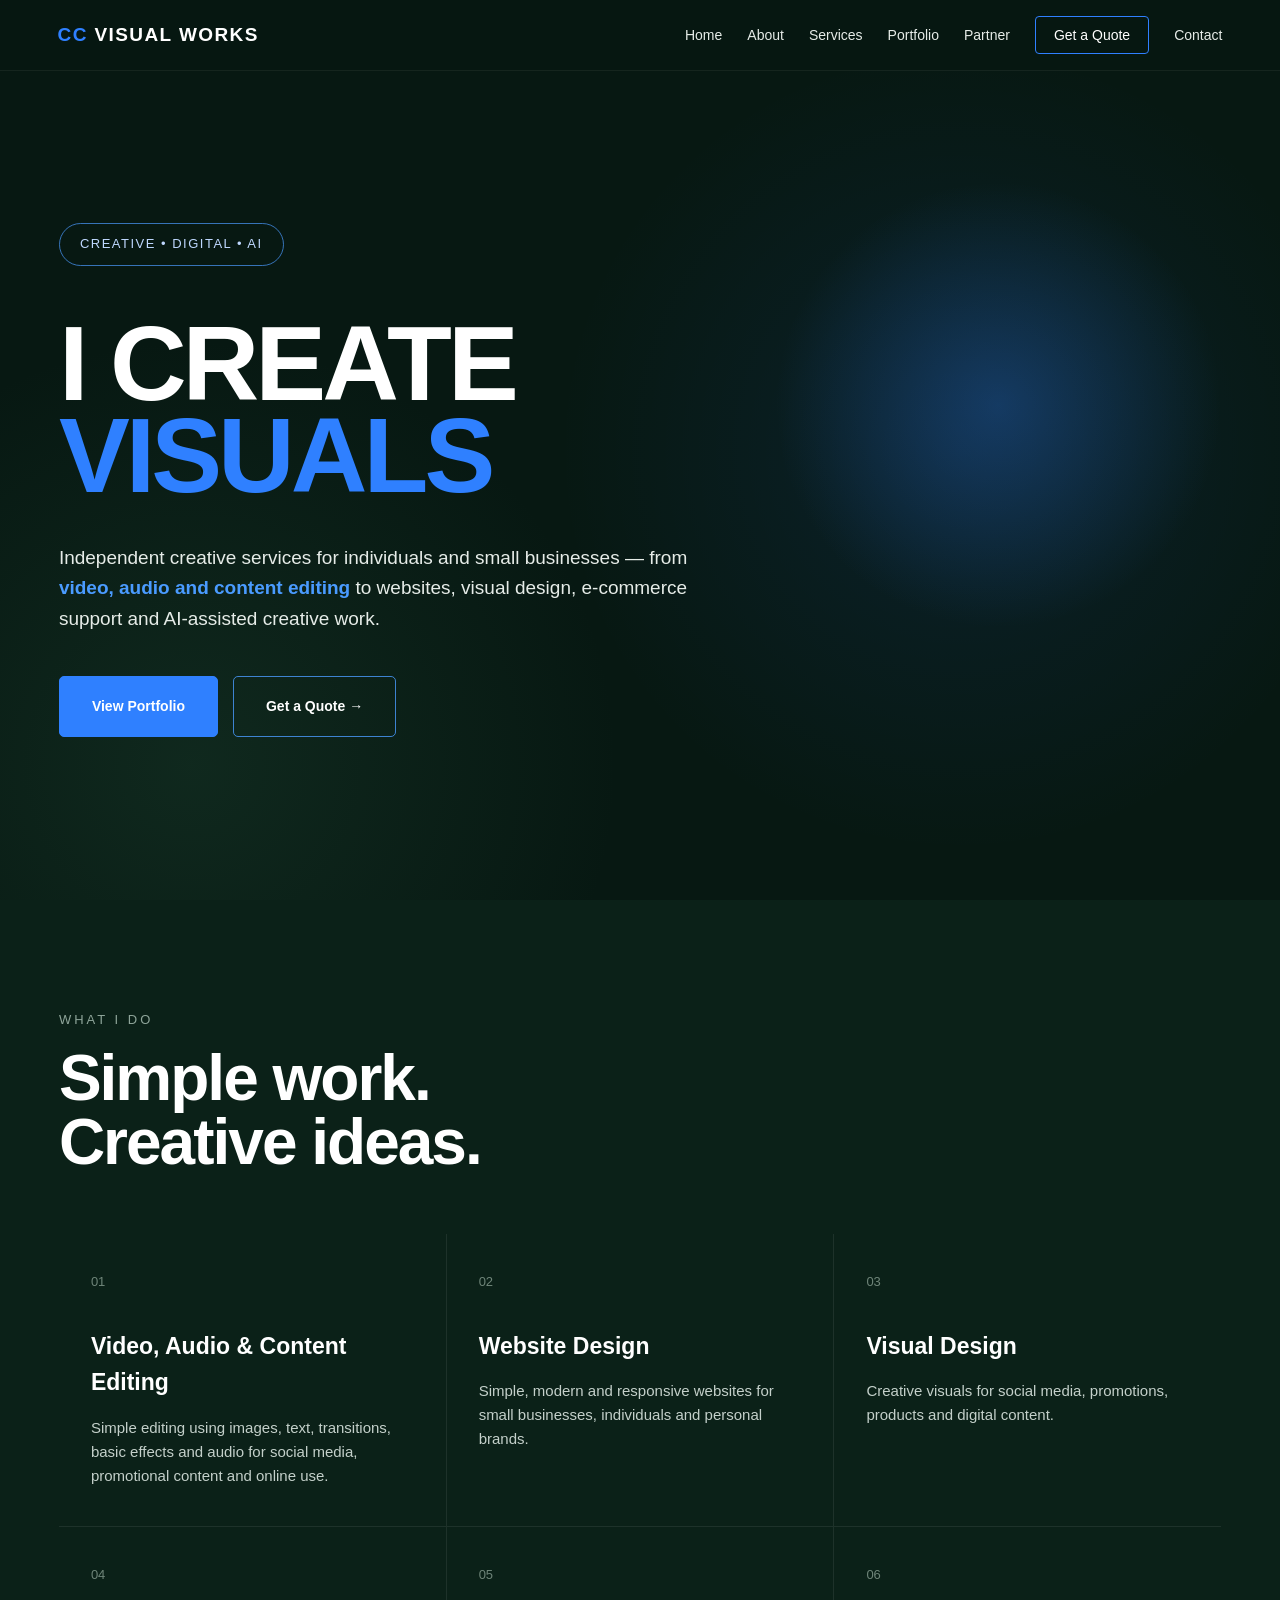
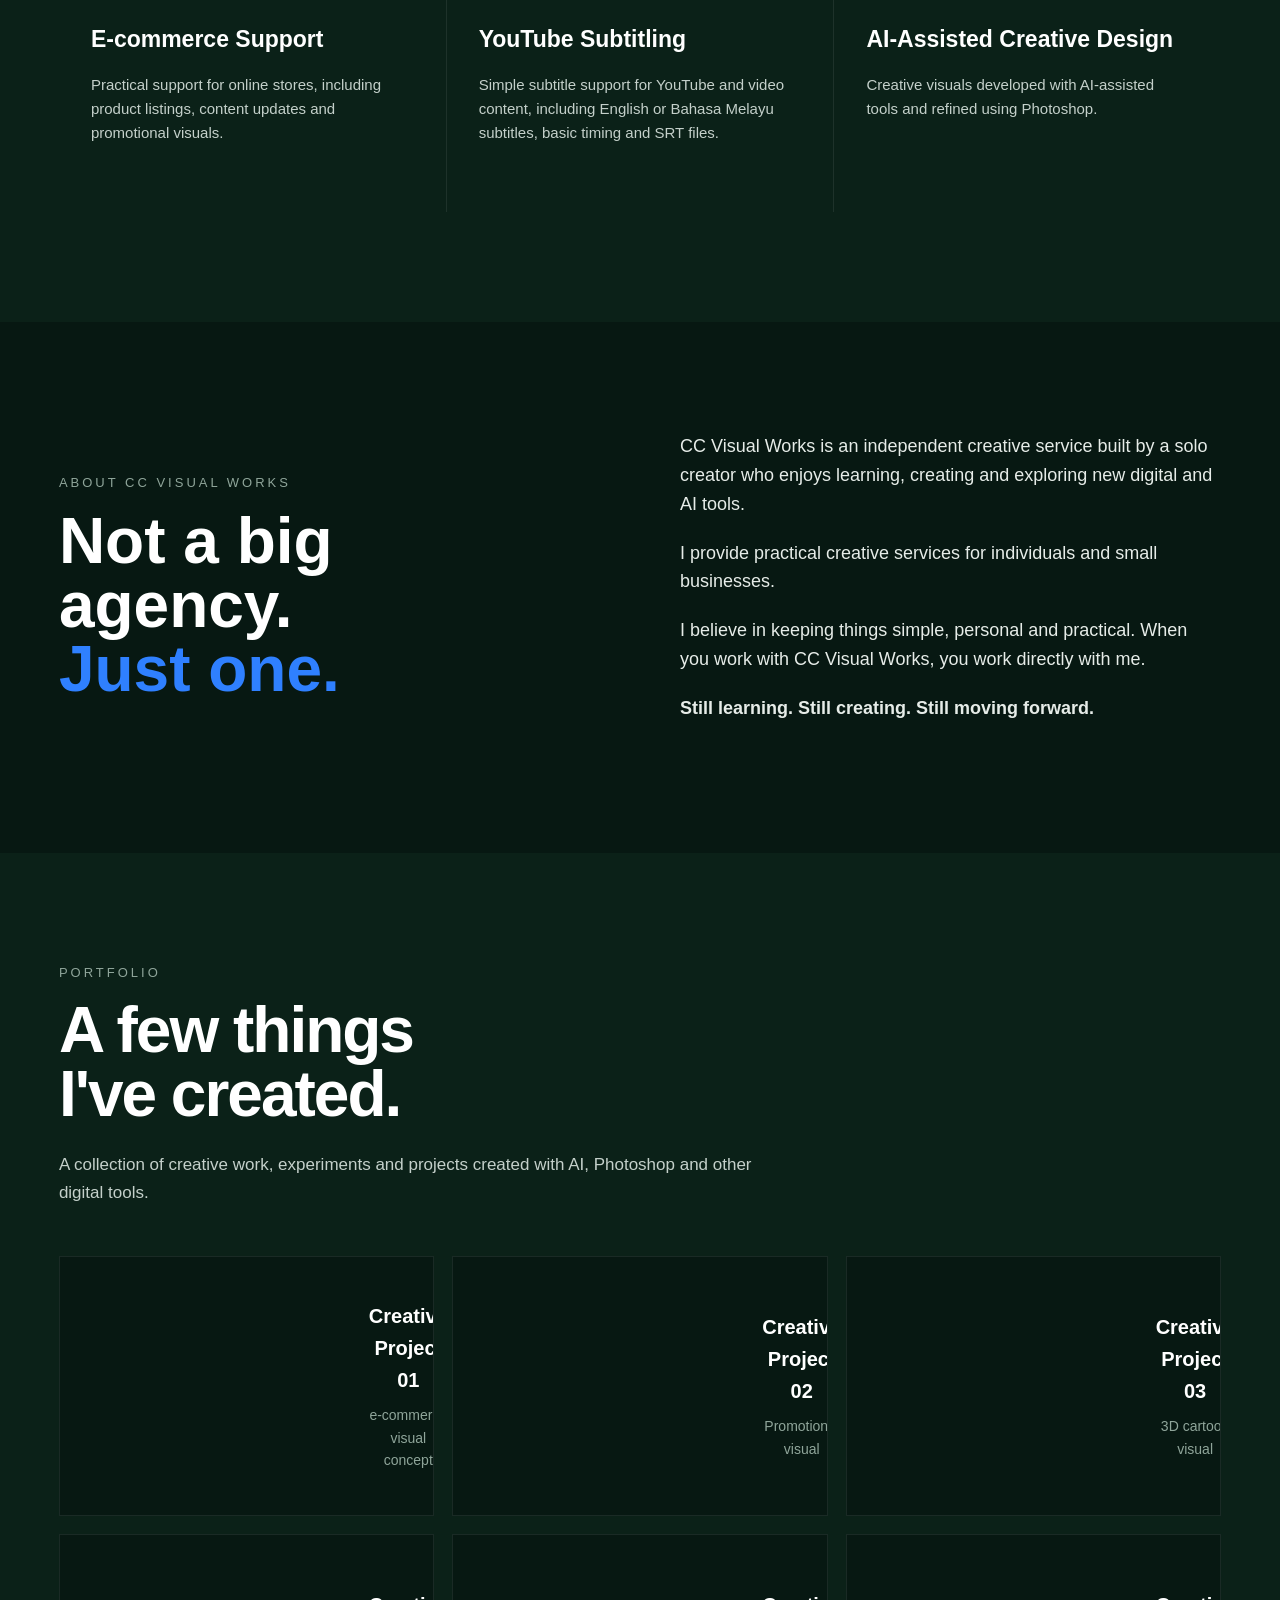
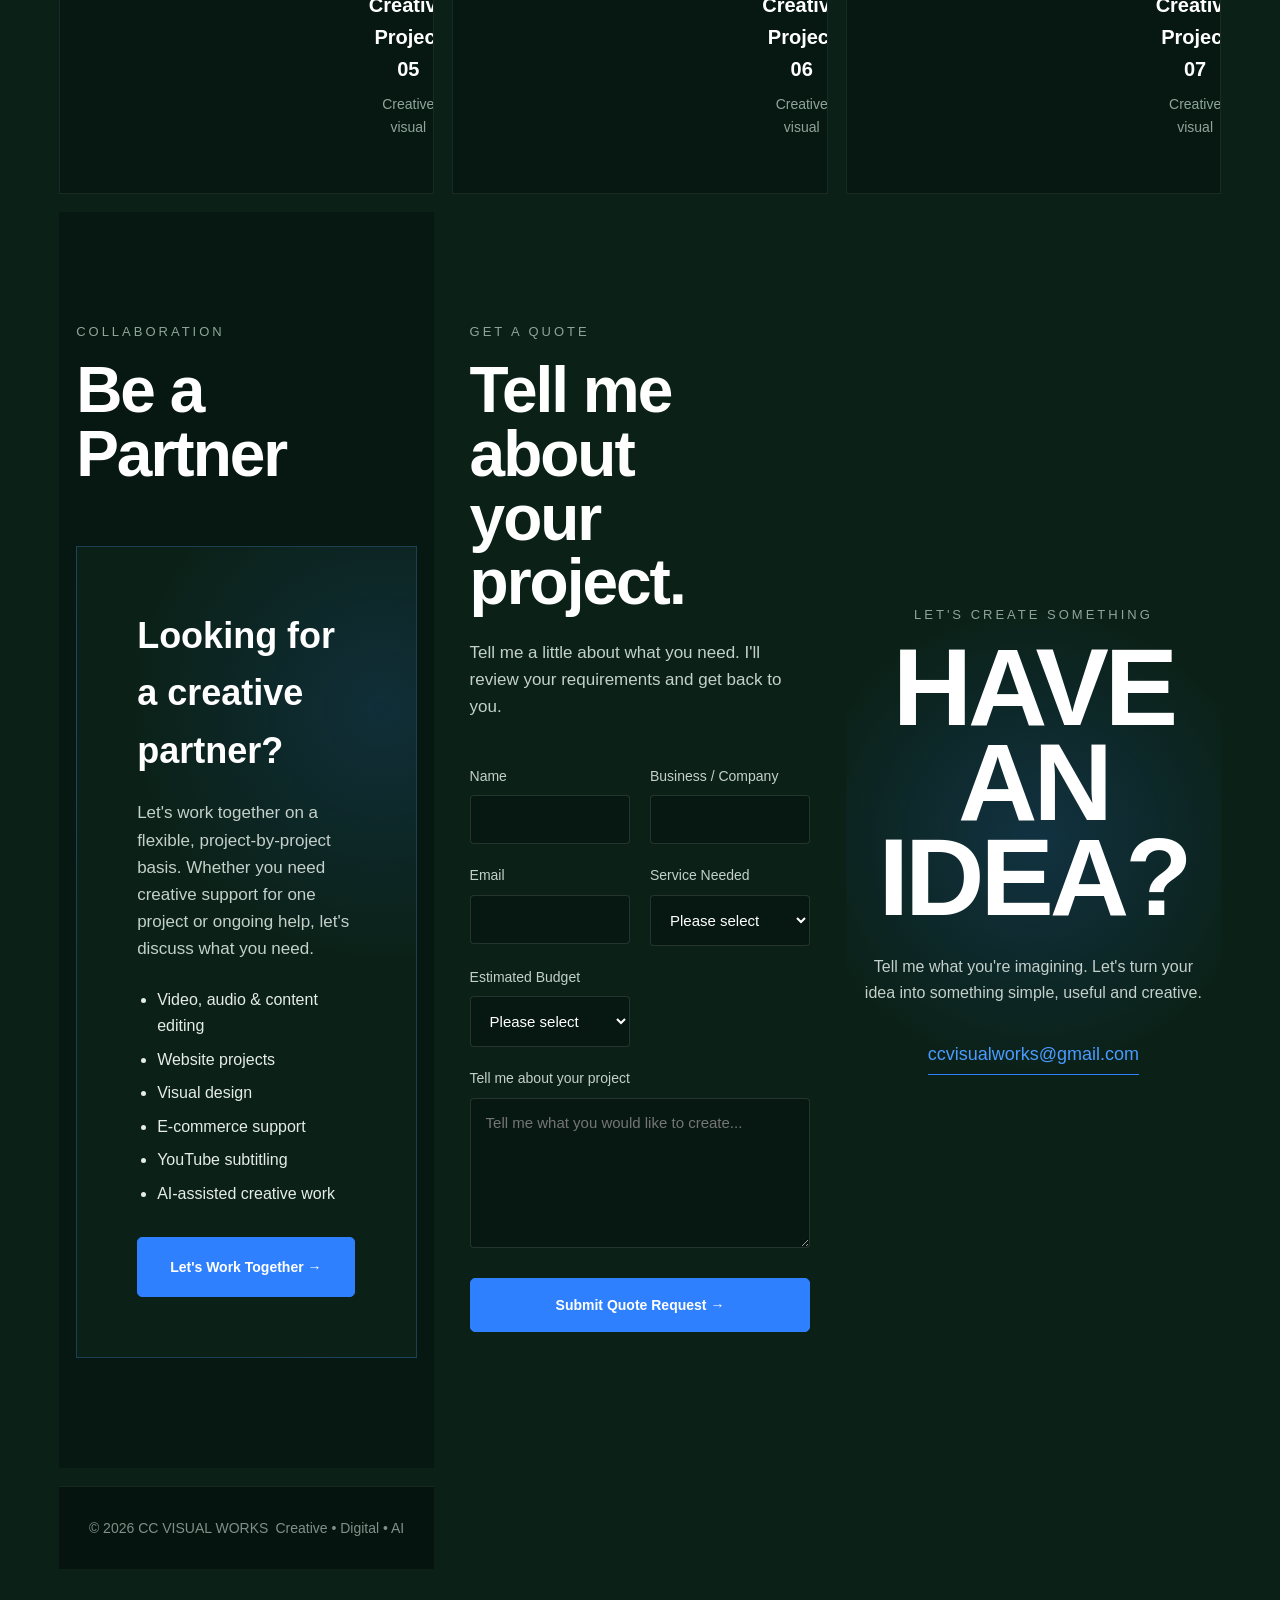
==== index.html @ 5180c0d3 "Update index.html" ====
<!DOCTYPE html>
<html lang="en">
<head>
  <meta charset="UTF-8">
  <meta name="viewport" content="width=device-width, initial-scale=1.0">

  <title>CC VISUAL WORKS | Creative Digital Services</title>
  <meta name="description" content="CC Visual Works — video, audio and content editing, website design, visual design, e-commerce support, YouTube subtitling and AI-assisted creative design.">

  <style>
    * {
      margin: 0;
      padding: 0;
      box-sizing: border-box;
    }

    html {
      scroll-behavior: smooth;
      scroll-padding-top: 90px;
    }

    body {
      font-family: Arial, Helvetica, sans-serif;
      background: #071812;
      color: #FFFFFF;
      line-height: 1.6;
    }

    a {
      color: inherit;
      text-decoration: none;
    }

    /* NAVIGATION */

    nav {
      position: fixed;
      top: 0;
      left: 0;
      width: 100%;
      z-index: 1000;
      padding: 20px 4.5%;
      display: flex;
      justify-content: space-between;
      align-items: center;
      background: rgba(7, 24, 18, 0.94);
      backdrop-filter: blur(15px);
      border-bottom: 1px solid rgba(255,255,255,0.06);
    }

    .logo {
      font-size: 19px;
      font-weight: 800;
      letter-spacing: 1.4px;
      white-space: nowrap;
    }

    .logo strong {
      color: #2F80FF;
    }

    .logo span {
      color: #FFFFFF;
    }

    .nav-links {
      display: flex;
      gap: 25px;
      align-items: center;
      list-style: none;
    }

    .nav-links a {
      font-size: 14px;
      color: #E6ECE8;
      transition: 0.3s;
    }

    .nav-links a:hover {
      color: #4A9BFF;
    }

    .quote-nav {
      padding: 10px 18px;
      border: 1px solid #2F80FF;
      border-radius: 4px;
      color: #FFFFFF !important;
    }

    .quote-nav:hover {
      background: #2F80FF;
    }

    /* HERO */

    .hero {
      min-height: 100vh;
      display: flex;
      align-items: center;
      padding: 150px 4.6% 90px;
      position: relative;
      overflow: hidden;

      background:
        radial-gradient(
          circle at 78% 45%,
          rgba(47, 128, 255, 0.28),
          transparent 20%
        ),
        radial-gradient(
          circle at 75% 50%,
          rgba(45, 110, 255, 0.10),
          transparent 38%
        ),
        radial-gradient(
          circle at 15% 85%,
          rgba(46, 100, 72, 0.22),
          transparent 32%
        ),
        #071812;
    }

    .hero-content {
      max-width: 1050px;
      position: relative;
      z-index: 2;
    }

    .tag {
      display: inline-block;
      border: 1px solid rgba(74, 155, 255, 0.7);
      padding: 10px 20px;
      border-radius: 50px;
      color: #BFD8FF;
      font-size: 13px;
      letter-spacing: 1.5px;
      margin-bottom: 52px;
      text-transform: uppercase;
    }

    .hero h1 {
      font-size: clamp(64px, 8.3vw, 124px);
      line-height: 0.86;
      letter-spacing: -4px;
      margin-bottom: 42px;
      color: #FFFFFF;
    }

    .hero h1 span {
      color: #2F80FF;
    }

    .hero p {
      max-width: 680px;
      font-size: 19px;
      color: #E6ECE8;
      margin-bottom: 42px;
    }

    .blue-text {
      color: #4A9BFF;
      font-weight: 700;
    }

    .buttons {
      display: flex;
      gap: 15px;
      flex-wrap: wrap;
    }

    .btn {
      padding: 18px 32px;
      border-radius: 5px;
      font-size: 14px;
      font-weight: bold;
      transition: 0.3s;
      border: 1px solid #2F80FF;
      display: inline-block;
    }

    .btn-primary {
      background: #2F80FF;
      color: #FFFFFF;
    }

    .btn-primary:hover {
      transform: translateY(-3px);
      background: #4A9BFF;
    }

    .btn-secondary {
      color: #FFFFFF;
      border-color: rgba(74, 155, 255, 0.8);
      background: transparent;
    }

    .btn-secondary:hover {
      background: rgba(47, 128, 255, 0.10);
    }

    /* GENERAL SECTIONS */

    section {
      padding: 110px 4.6%;
    }

    .section-label {
      color: #8FA59A;
      text-transform: uppercase;
      letter-spacing: 3px;
      font-size: 13px;
      margin-bottom: 15px;
    }

    .section-title {
      font-size: clamp(35px, 5vw, 65px);
      line-height: 1;
      margin-bottom: 60px;
      letter-spacing: -2px;
      color: #FFFFFF;
    }

    /* SERVICES */

    .services {
      background: #0B2118;
    }

    .service-grid {
      display: grid;
      grid-template-columns: repeat(3, 1fr);
      gap: 1px;
      background: rgba(255,255,255,0.08);
    }

    .service {
      background: #0B2118;
      padding: 38px 32px;
      min-height: 285px;
      transition: 0.3s;
    }

    .service:hover {
      background: #102C20;
    }

    .service-number {
      color: #6F8579;
      font-size: 13px;
      margin-bottom: 35px;
    }

    .service h3 {
      font-size: 23px;
      margin-bottom: 15px;
      color: #FFFFFF;
    }

    .service p {
      color: #C4D0CA;
      font-size: 15px;
    }

    /* ABOUT */

    .about {
      background: #071812;
    }

    .about-grid {
      display: grid;
      grid-template-columns: 1fr 1fr;
      gap: 80px;
      align-items: center;
    }

    .about-text {
      color: #E6ECE8;
      font-size: 18px;
      max-width: 650px;
    }

    .about-text p {
      margin-bottom: 20px;
    }

    .about-highlight {
      font-size: clamp(45px, 5vw, 65px);
      font-weight: bold;
      line-height: 1;
      color: #FFFFFF;
    }

    .about-highlight span {
      color: #2F80FF;
    }

    /* PORTFOLIO */

    .portfolio {
      background: #0B2118;
    }

    .portfolio-intro {
      max-width: 700px;
      color: #C4D0CA;
      font-size: 17px;
      margin-top: -35px;
      margin-bottom: 50px;
    }

    .portfolio-grid {
      display: grid;
      grid-template-columns: repeat(3, 1fr);
      gap: 18px;
    }

    .portfolio-item {
      min-height: 260px;
      border: 1px solid rgba(255,255,255,0.08);
      background: #071812;
      display: flex;
      align-items: center;
      justify-content: center;
      text-align: center;
      padding: 25px;
      transition: 0.3s;
      overflow: hidden;
    }

    .portfolio-item:hover {
      transform: translateY(-5px);
      border-color: rgba(47,128,255,0.5);
    }

    .portfolio-item h3 {
      font-size: 20px;
      margin-bottom: 8px;
    }

    .portfolio-item p {
      color: #8FA59A;
      font-size: 14px;
    }

    .portfolio-note {
      margin-top: 35px;
      color: #8FA59A;
      font-size: 14px;
    }

    /* PARTNER */

    .partner {
      background: #071812;
    }

    .partner-box {
      max-width: 850px;
      padding: 60px;
      border: 1px solid rgba(74,155,255,0.25);
      background:
        radial-gradient(
          circle at 90% 20%,
          rgba(47,128,255,0.14),
          transparent 35%
        ),
        #0B2118;
    }

    .partner-box h3 {
      font-size: 36px;
      margin-bottom: 20px;
    }

    .partner-box p {
      color: #C4D0CA;
      font-size: 17px;
      margin-bottom: 25px;
      max-width: 650px;
    }

    .partner-list {
      color: #E6ECE8;
      margin-bottom: 30px;
      padding-left: 20px;
    }

    .partner-list li {
      margin-bottom: 8px;
    }

    /* QUOTE */

    .quote {
      background: #0B2118;
    }

    .quote-intro {
      max-width: 650px;
      color: #C4D0CA;
      margin-top: -35px;
      margin-bottom: 45px;
      font-size: 17px;
    }

    .quote-form {
      max-width: 850px;
      display: grid;
      grid-template-columns: 1fr 1fr;
      gap: 20px;
    }

    .form-group {
      display: flex;
      flex-direction: column;
    }

    .form-group.full {
      grid-column: 1 / -1;
    }

    .form-group label {
      color: #C4D0CA;
      font-size: 14px;
      margin-bottom: 8px;
    }

    .form-group input,
    .form-group textarea,
    .form-group select {
      width: 100%;
      padding: 15px;
      border: 1px solid rgba(255,255,255,0.12);
      background: #071812;
      color: #FFFFFF;
      border-radius: 4px;
      font-family: inherit;
      font-size: 15px;
      outline: none;
    }

    .form-group input:focus,
    .form-group textarea:focus,
    .form-group select:focus {
      border-color: #2F80FF;
    }

    .form-group textarea {
      min-height: 150px;
      resize: vertical;
    }

    .form-group select option {
      background: #071812;
      color: #FFFFFF;
    }

    .quote-form .btn {
      margin-top: 10px;
      cursor: pointer;
    }

    /* CONTACT */

    .contact {
      text-align: center;
      min-height: 70vh;
      display: flex;
      justify-content: center;
      align-items: center;
      flex-direction: column;

      background:
        radial-gradient(
          circle at center,
          rgba(47,128,255,0.18),
          transparent 35%
        ),
        #0B2118;
    }

    .contact h2 {
      font-size: clamp(50px, 9vw, 110px);
      line-height: 0.86;
      letter-spacing: -4px;
      margin-bottom: 30px;
      color: #FFFFFF;
    }

    .contact p {
      color: #C4D0CA;
      max-width: 550px;
      margin-bottom: 35px;
    }

    .contact-buttons {
      display: flex;
      gap: 15px;
      flex-wrap: wrap;
      justify-content: center;
    }

    .email {
      font-size: 18px;
      color: #4A9BFF;
      border-bottom: 1px solid #2F80FF;
      padding-bottom: 5px;
    }

    /* FOOTER */

    footer {
      padding: 30px 8%;
      border-top: 1px solid rgba(255,255,255,0.08);
      display: flex;
      justify-content: space-between;
      color: #7F9188;
      font-size: 14px;
      background: #06140F;
    }

    /* MOBILE */

    @media (max-width: 1000px) {

      .nav-links {
        gap: 15px;
      }

      .nav-links a {
        font-size: 12px;
      }

      .service-grid {
        grid-template-columns: repeat(2, 1fr);
      }

      .portfolio-grid {
        grid-template-columns: repeat(2, 1fr);
      }
    }

    @media (max-width: 800px) {

      nav {
        padding: 18px 5%;
      }

      .nav-links {
        display: none;
      }

      .hero {
        padding: 130px 6% 70px;
      }

      .hero h1 {
        letter-spacing: -3px;
      }

      .hero p {
        font-size: 17px;
      }

      section {
        padding: 80px 6%;
      }

      .service-grid,
      .portfolio-grid {
        grid-template-columns: 1fr;
      }

      .about-grid {
        grid-template-columns: 1fr;
        gap: 40px;
      }

      .about-highlight {
        font-size: 45px;
      }

      .partner-box {
        padding: 35px 25px;
      }

      .partner-box h3 {
        font-size: 30px;
      }

      .quote-form {
        grid-template-columns: 1fr;
      }

      .form-group.full {
        grid-column: auto;
      }

      footer {
        flex-direction: column;
        gap: 10px;
      }
    }
  </style>
</head>

<body>

  <!-- NAVIGATION -->

  <nav>

    <div class="logo">
      <strong>CC</strong> <span>VISUAL WORKS</span>
    </div>

    <ul class="nav-links">
      <li><a href="#home">Home</a></li>
      <li><a href="#about">About</a></li>
      <li><a href="#services">Services</a></li>
      <li><a href="#portfolio">Portfolio</a></li>
      <li><a href="#partner">Partner</a></li>
      <li><a href="#quote" class="quote-nav">Get a Quote</a></li>
      <li><a href="#contact">Contact</a></li>
    </ul>

  </nav>


  <!-- HERO -->

  <section class="hero" id="home">

    <div class="hero-content">

      <div class="tag">
        CREATIVE • DIGITAL • AI
      </div>

      <h1>
        I CREATE<br>
        <span>VISUALS</span>
      </h1>

      <p>
        Independent creative services for individuals and small businesses —
        from <span class="blue-text">video, audio and content editing</span>
        to websites, visual design, e-commerce support and AI-assisted creative work.
      </p>

      <div class="buttons">

        <a href="#portfolio" class="btn btn-primary">
          View Portfolio
        </a>

        <a href="#quote" class="btn btn-secondary">
          Get a Quote →
        </a>

      </div>

    </div>

  </section>


  <!-- SERVICES -->

  <section class="services" id="services">

    <div class="section-label">
      What I Do
    </div>

    <h2 class="section-title">
      Simple work.<br>
      Creative ideas.
    </h2>

    <div class="service-grid">

      <div class="service">
        <div class="service-number">01</div>

        <h3>Video, Audio & Content Editing</h3>

        <p>
          Simple editing using images, text, transitions, basic effects
          and audio for social media, promotional content and online use.
        </p>
      </div>


      <div class="service">
        <div class="service-number">02</div>

        <h3>Website Design</h3>

        <p>
          Simple, modern and responsive websites for small businesses,
          individuals and personal brands.
        </p>
      </div>


      <div class="service">
        <div class="service-number">03</div>

        <h3>Visual Design</h3>

        <p>
          Creative visuals for social media, promotions, products
          and digital content.
        </p>
      </div>


      <div class="service">
        <div class="service-number">04</div>

        <h3>E-commerce Support</h3>

        <p>
          Practical support for online stores, including product listings,
          content updates and promotional visuals.
        </p>
      </div>


      <div class="service">
        <div class="service-number">05</div>

        <h3>YouTube Subtitling</h3>

        <p>
          Simple subtitle support for YouTube and video content,
          including English or Bahasa Melayu subtitles, basic timing
          and SRT files.
        </p>
      </div>


      <div class="service">
        <div class="service-number">06</div>

        <h3>AI-Assisted Creative Design</h3>

        <p>
          Creative visuals developed with AI-assisted tools
          and refined using Photoshop.
        </p>
      </div>

    </div>

  </section>


  <!-- ABOUT -->

  <section class="about" id="about">

    <div class="about-grid">

      <div>

        <div class="section-label">
          About CC Visual Works
        </div>

        <div class="about-highlight">
          Not a big<br>
          agency.<br>
          <span>Just one.</span>
        </div>

      </div>


      <div class="about-text">

        <p>
          CC Visual Works is an independent creative service built by
          a solo creator who enjoys learning, creating and exploring
          new digital and AI tools.
        </p>

        <p>
          I provide practical creative services for individuals
          and small businesses.
        </p>

        <p>
          I believe in keeping things simple, personal and practical.
          When you work with CC Visual Works, you work directly with me.
        </p>

        <p>
          <strong>Still learning. Still creating. Still moving forward.</strong>
        </p>

      </div>

    </div>

  </section>


  <!-- PORTFOLIO -->

  <section class="portfolio" id="portfolio">

    <div class="section-label">
      Portfolio
    </div>

    <h2 class="section-title">
      A few things<br>
      I've created.
    </h2>

    <p class="portfolio-intro">
      A collection of creative work, experiments and projects created
      with AI, Photoshop and other digital tools.
    </p>

    <div class="portfolio-grid">


<div class="portfolio-item">
  <video autoplay muted loop playsinline style="width:100%; height:200px; object-fit:cover;">
    <source src="new video-01.mp4" type="video/mp4">
    Your browser does not support the video tag.
  </video>

  <div>
    <h3>Creative Project 01</h3>
    <p>e-commerce visual concept</p>
  </div>
</div>




<div class="portfolio-item">
  <video autoplay muted loop playsinline style="width:100%; height:200px; object-fit:cover;">
    <source src="video-02.mp4" type="video/mp4">
    Your browser does not support the video tag.
  </video>

  
  <div>
    <h3>Creative Project 02</h3>
    <p>Promotional visual</p>
  </div>
</div>


<div class="portfolio-item">
  <video autoplay muted loop playsinline style="width:100%; height:200px; object-fit:cover;">
    <source src="video-03.mp4" type="video/mp4">
    Your browser does not support the video tag.
  </video>

  <div>
    <h3>Creative Project 03</h3>
    <p>3D cartoon visual</p>
  </div>
</div>



      <div class="portfolio-item">
  <video autoplay muted loop playsinline style="width:100%; height:200px; object-fit:cover;">
    <source src="video-05.mp4" type="video/mp4">
    Your browser does not support the video tag.
  </video>

  <div>
    <h3>Creative Project 05</h3>
    <p>Creative visual</p>
  </div>
</div>


     <div class="portfolio-item">
  <video autoplay muted loop playsinline style="width:100%; height:200px; object-fit:cover;">
    <source src="video-06.mp4" type="video/mp4">
    Your browser does not support the video tag.
  </video>

  <div>
    <h3>Creative Project 06</h3>
    <p>Creative visual</p>
  </div>
</div>

   <div class="portfolio-item">
  <video autoplay muted loop playsinline style="width:100%; height:200px; object-fit:cover;">
    <source src="video-07.mp4" type="video/mp4">
    Your browser does not support the video tag.
  </video>

  <div>
    <h3>Creative Project 07</h3>
    <p>Creative visual</p>
  </div>
</div>

  <!-- BE A PARTNER -->

  <section class="partner" id="partner">

    <div class="section-label">
      Collaboration
    </div>

    <h2 class="section-title">
      Be a Partner
    </h2>

    <div class="partner-box">

      <h3>Looking for a creative partner?</h3>

      <p>
        Let's work together on a flexible, project-by-project basis.
        Whether you need creative support for one project or ongoing help,
        let's discuss what you need.
      </p>

      <ul class="partner-list">
        <li>Video, audio & content editing</li>
        <li>Website projects</li>
        <li>Visual design</li>
        <li>E-commerce support</li>
        <li>YouTube subtitling</li>
        <li>AI-assisted creative work</li>
      </ul>

      <a href="#quote" class="btn btn-primary">
        Let's Work Together →
      </a>

    </div>

  </section>


  <!-- GET A QUOTE -->

  <section class="quote" id="quote">

    <div class="section-label">
      Get a Quote
    </div>

    <h2 class="section-title">
      Tell me about<br>
      your project.
    </h2>

    <p class="quote-intro">
      Tell me a little about what you need. I'll review your requirements
      and get back to you.
    </p>

    <form
      class="quote-form"
      action="mailto:ccvisualworks@gmail.com"
      method="post"
      enctype="text/plain"
    >

      <div class="form-group">
        <label for="name">Name</label>

        <input
          type="text"
          id="name"
          name="Name"
          required
        >
      </div>


      <div class="form-group">
        <label for="business">Business / Company</label>

        <input
          type="text"
          id="business"
          name="Business"
        >
      </div>


      <div class="form-group">
        <label for="email">Email</label>

        <input
          type="email"
          id="email"
          name="Email"
          required
        >
      </div>


      <div class="form-group">
        <label for="service">Service Needed</label>

        <select id="service" name="Service">

          <option value="">
            Please select
          </option>

          <option>
            Video, Audio & Content Editing
          </option>

          <option>
            Website Design
          </option>

          <option>
            Visual Design
          </option>

          <option>
            E-commerce Support
          </option>

          <option>
            YouTube Subtitling
          </option>

          <option>
            AI-Assisted Creative Design
          </option>

          <option>
            Be a Partner
          </option>

          <option>
            Other
          </option>

        </select>

      </div>


      <div class="form-group">

        <label for="budget">
          Estimated Budget
        </label>

        <select id="budget" name="Budget">

          <option value="">
            Please select
          </option>

          <option>
            RM300 – RM500
          </option>

          <option>
            RM500 – RM1,000
          </option>

          <option>
            RM1,000 – RM2,000
          </option>

          <option>
            Not sure yet
          </option>

        </select>

      </div>


      <div class="form-group full">

        <label for="message">
          Tell me about your project
        </label>

        <textarea
          id="message"
          name="Project Details"
          placeholder="Tell me what you would like to create..."
          required
        ></textarea>

      </div>


      <div class="form-group full">

        <button
          type="submit"
          class="btn btn-primary"
        >
          Submit Quote Request →
        </button>

      </div>

    </form>

  </section>


  <!-- CONTACT -->

  <section class="contact" id="contact">

    <div class="section-label">
      Let's Create Something
    </div>

    <h2>
      HAVE AN<br>
      IDEA?
    </h2>

    <p>
      Tell me what you're imagining.
      Let's turn your idea into something simple,
      useful and creative.
    </p>

    <div class="contact-buttons">

      <a
        class="email"
        href="mailto:ccvisualworks@gmail.com"
      >
        ccvisualworks@gmail.com
      </a>

    </div>

  </section>


  <!-- FOOTER -->

  <footer>

    <div>
      © 2026 CC VISUAL WORKS
    </div>

    <div>
      Creative • Digital • AI
    </div>

  </footer>

</body>
</html>
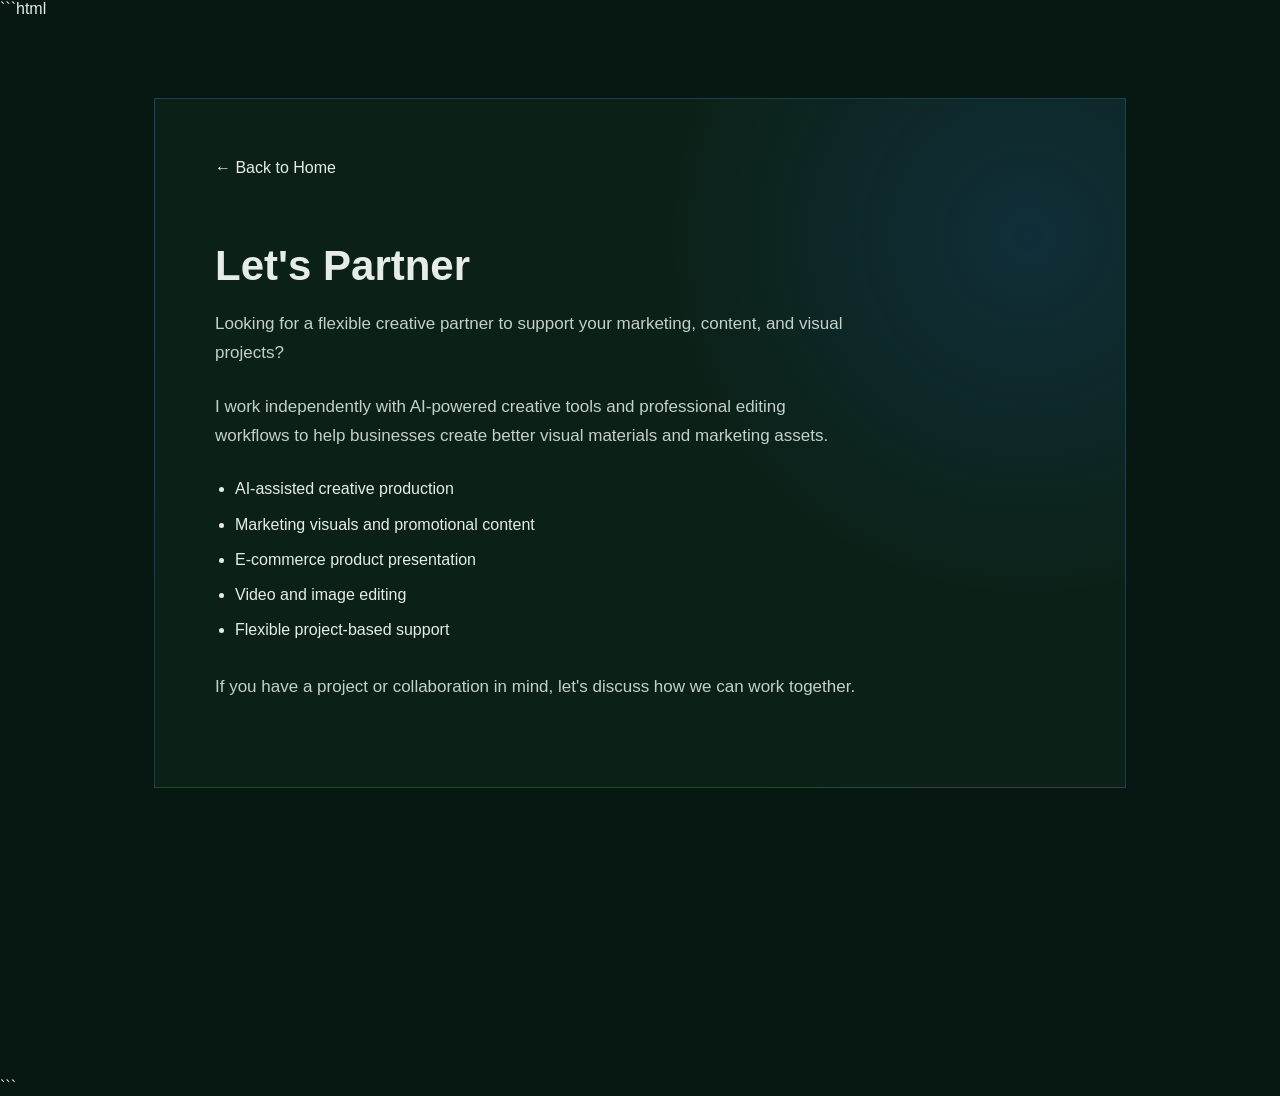
==== commit b90d86d4: "Update index.html" ====
--- a/index.html
+++ b/index.html
@@ -1,362 +1,28 @@
+```html
 <!DOCTYPE html>
 <html lang="en">
 <head>
   <meta charset="UTF-8">
   <meta name="viewport" content="width=device-width, initial-scale=1.0">
-
-  <title>CC VISUAL WORKS | Creative Digital Services</title>
-  <meta name="description" content="CC Visual Works — video, audio and content editing, website design, visual design, e-commerce support, YouTube subtitling and AI-assisted creative design.">
+  <title>Partner | Creative Projects</title>
 
   <style>
-    * {
+    body {
       margin: 0;
-      padding: 0;
-      box-sizing: border-box;
+      font-family: Arial, sans-serif;
+      background: #071812;
+      color: #E6ECE8;
     }
-
-    html {
-      scroll-behavior: smooth;
-      scroll-padding-top: 90px;
-    }
-
-    body {
-      font-family: Arial, Helvetica, sans-serif;
-      background: #071812;
-      color: #FFFFFF;
-      line-height: 1.6;
-    }
-
-    a {
-      color: inherit;
-      text-decoration: none;
-    }
-
-    /* NAVIGATION */
-
-    nav {
-      position: fixed;
-      top: 0;
-      left: 0;
-      width: 100%;
-      z-index: 1000;
-      padding: 20px 4.5%;
-      display: flex;
-      justify-content: space-between;
-      align-items: center;
-      background: rgba(7, 24, 18, 0.94);
-      backdrop-filter: blur(15px);
-      border-bottom: 1px solid rgba(255,255,255,0.06);
-    }
-
-    .logo {
-      font-size: 19px;
-      font-weight: 800;
-      letter-spacing: 1.4px;
-      white-space: nowrap;
-    }
-
-    .logo strong {
-      color: #2F80FF;
-    }
-
-    .logo span {
-      color: #FFFFFF;
-    }
-
-    .nav-links {
-      display: flex;
-      gap: 25px;
-      align-items: center;
-      list-style: none;
-    }
-
-    .nav-links a {
-      font-size: 14px;
-      color: #E6ECE8;
-      transition: 0.3s;
-    }
-
-    .nav-links a:hover {
-      color: #4A9BFF;
-    }
-
-    .quote-nav {
-      padding: 10px 18px;
-      border: 1px solid #2F80FF;
-      border-radius: 4px;
-      color: #FFFFFF !important;
-    }
-
-    .quote-nav:hover {
-      background: #2F80FF;
-    }
-
-    /* HERO */
-
-    .hero {
-      min-height: 100vh;
-      display: flex;
-      align-items: center;
-      padding: 150px 4.6% 90px;
-      position: relative;
-      overflow: hidden;
-
-      background:
-        radial-gradient(
-          circle at 78% 45%,
-          rgba(47, 128, 255, 0.28),
-          transparent 20%
-        ),
-        radial-gradient(
-          circle at 75% 50%,
-          rgba(45, 110, 255, 0.10),
-          transparent 38%
-        ),
-        radial-gradient(
-          circle at 15% 85%,
-          rgba(46, 100, 72, 0.22),
-          transparent 32%
-        ),
-        #071812;
-    }
-
-    .hero-content {
-      max-width: 1050px;
-      position: relative;
-      z-index: 2;
-    }
-
-    .tag {
-      display: inline-block;
-      border: 1px solid rgba(74, 155, 255, 0.7);
-      padding: 10px 20px;
-      border-radius: 50px;
-      color: #BFD8FF;
-      font-size: 13px;
-      letter-spacing: 1.5px;
-      margin-bottom: 52px;
-      text-transform: uppercase;
-    }
-
-    .hero h1 {
-      font-size: clamp(64px, 8.3vw, 124px);
-      line-height: 0.86;
-      letter-spacing: -4px;
-      margin-bottom: 42px;
-      color: #FFFFFF;
-    }
-
-    .hero h1 span {
-      color: #2F80FF;
-    }
-
-    .hero p {
-      max-width: 680px;
-      font-size: 19px;
-      color: #E6ECE8;
-      margin-bottom: 42px;
-    }
-
-    .blue-text {
-      color: #4A9BFF;
-      font-weight: 700;
-    }
-
-    .buttons {
-      display: flex;
-      gap: 15px;
-      flex-wrap: wrap;
-    }
-
-    .btn {
-      padding: 18px 32px;
-      border-radius: 5px;
-      font-size: 14px;
-      font-weight: bold;
-      transition: 0.3s;
-      border: 1px solid #2F80FF;
-      display: inline-block;
-    }
-
-    .btn-primary {
-      background: #2F80FF;
-      color: #FFFFFF;
-    }
-
-    .btn-primary:hover {
-      transform: translateY(-3px);
-      background: #4A9BFF;
-    }
-
-    .btn-secondary {
-      color: #FFFFFF;
-      border-color: rgba(74, 155, 255, 0.8);
-      background: transparent;
-    }
-
-    .btn-secondary:hover {
-      background: rgba(47, 128, 255, 0.10);
-    }
-
-    /* GENERAL SECTIONS */
-
-    section {
-      padding: 110px 4.6%;
-    }
-
-    .section-label {
-      color: #8FA59A;
-      text-transform: uppercase;
-      letter-spacing: 3px;
-      font-size: 13px;
-      margin-bottom: 15px;
-    }
-
-    .section-title {
-      font-size: clamp(35px, 5vw, 65px);
-      line-height: 1;
-      margin-bottom: 60px;
-      letter-spacing: -2px;
-      color: #FFFFFF;
-    }
-
-    /* SERVICES */
-
-    .services {
-      background: #0B2118;
-    }
-
-    .service-grid {
-      display: grid;
-      grid-template-columns: repeat(3, 1fr);
-      gap: 1px;
-      background: rgba(255,255,255,0.08);
-    }
-
-    .service {
-      background: #0B2118;
-      padding: 38px 32px;
-      min-height: 285px;
-      transition: 0.3s;
-    }
-
-    .service:hover {
-      background: #102C20;
-    }
-
-    .service-number {
-      color: #6F8579;
-      font-size: 13px;
-      margin-bottom: 35px;
-    }
-
-    .service h3 {
-      font-size: 23px;
-      margin-bottom: 15px;
-      color: #FFFFFF;
-    }
-
-    .service p {
-      color: #C4D0CA;
-      font-size: 15px;
-    }
-
-    /* ABOUT */
-
-    .about {
-      background: #071812;
-    }
-
-    .about-grid {
-      display: grid;
-      grid-template-columns: 1fr 1fr;
-      gap: 80px;
-      align-items: center;
-    }
-
-    .about-text {
-      color: #E6ECE8;
-      font-size: 18px;
-      max-width: 650px;
-    }
-
-    .about-text p {
-      margin-bottom: 20px;
-    }
-
-    .about-highlight {
-      font-size: clamp(45px, 5vw, 65px);
-      font-weight: bold;
-      line-height: 1;
-      color: #FFFFFF;
-    }
-
-    .about-highlight span {
-      color: #2F80FF;
-    }
-
-    /* PORTFOLIO */
-
-    .portfolio {
-      background: #0B2118;
-    }
-
-    .portfolio-intro {
-      max-width: 700px;
-      color: #C4D0CA;
-      font-size: 17px;
-      margin-top: -35px;
-      margin-bottom: 50px;
-    }
-
-    .portfolio-grid {
-      display: grid;
-      grid-template-columns: repeat(3, 1fr);
-      gap: 18px;
-    }
-
-    .portfolio-item {
-      min-height: 260px;
-      border: 1px solid rgba(255,255,255,0.08);
-      background: #071812;
-      display: flex;
-      align-items: center;
-      justify-content: center;
-      text-align: center;
-      padding: 25px;
-      transition: 0.3s;
-      overflow: hidden;
-    }
-
-    .portfolio-item:hover {
-      transform: translateY(-5px);
-      border-color: rgba(47,128,255,0.5);
-    }
-
-    .portfolio-item h3 {
-      font-size: 20px;
-      margin-bottom: 8px;
-    }
-
-    .portfolio-item p {
-      color: #8FA59A;
-      font-size: 14px;
-    }
-
-    .portfolio-note {
-      margin-top: 35px;
-      color: #8FA59A;
-      font-size: 14px;
-    }
-
-    /* PARTNER */
 
     .partner {
       background: #071812;
+      min-height: 100vh;
+      padding: 80px 20px;
     }
 
     .partner-box {
       max-width: 850px;
+      margin: 0 auto;
       padding: 60px;
       border: 1px solid rgba(74,155,255,0.25);
       background:
@@ -368,14 +34,15 @@
         #0B2118;
     }
 
-    .partner-box h3 {
-      font-size: 36px;
+    .partner-box h1 {
+      font-size: 42px;
       margin-bottom: 20px;
     }
 
     .partner-box p {
       color: #C4D0CA;
       font-size: 17px;
+      line-height: 1.7;
       margin-bottom: 25px;
       max-width: 650px;
     }
@@ -384,788 +51,64 @@
       color: #E6ECE8;
       margin-bottom: 30px;
       padding-left: 20px;
+      line-height: 1.7;
     }
 
     .partner-list li {
       margin-bottom: 8px;
     }
 
-    /* QUOTE */
-
-    .quote {
-      background: #0B2118;
+    .back-link {
+      display: inline-block;
+      color: #E6ECE8;
+      text-decoration: none;
+      margin-bottom: 30px;
     }
 
-    .quote-intro {
-      max-width: 650px;
-      color: #C4D0CA;
-      margin-top: -35px;
-      margin-bottom: 45px;
-      font-size: 17px;
-    }
-
-    .quote-form {
-      max-width: 850px;
-      display: grid;
-      grid-template-columns: 1fr 1fr;
-      gap: 20px;
-    }
-
-    .form-group {
-      display: flex;
-      flex-direction: column;
-    }
-
-    .form-group.full {
-      grid-column: 1 / -1;
-    }
-
-    .form-group label {
-      color: #C4D0CA;
-      font-size: 14px;
-      margin-bottom: 8px;
-    }
-
-    .form-group input,
-    .form-group textarea,
-    .form-group select {
-      width: 100%;
-      padding: 15px;
-      border: 1px solid rgba(255,255,255,0.12);
-      background: #071812;
-      color: #FFFFFF;
-      border-radius: 4px;
-      font-family: inherit;
-      font-size: 15px;
-      outline: none;
-    }
-
-    .form-group input:focus,
-    .form-group textarea:focus,
-    .form-group select:focus {
-      border-color: #2F80FF;
-    }
-
-    .form-group textarea {
-      min-height: 150px;
-      resize: vertical;
-    }
-
-    .form-group select option {
-      background: #071812;
-      color: #FFFFFF;
-    }
-
-    .quote-form .btn {
-      margin-top: 10px;
-      cursor: pointer;
-    }
-
-    /* CONTACT */
-
-    .contact {
-      text-align: center;
-      min-height: 70vh;
-      display: flex;
-      justify-content: center;
-      align-items: center;
-      flex-direction: column;
-
-      background:
-        radial-gradient(
-          circle at center,
-          rgba(47,128,255,0.18),
-          transparent 35%
-        ),
-        #0B2118;
-    }
-
-    .contact h2 {
-      font-size: clamp(50px, 9vw, 110px);
-      line-height: 0.86;
-      letter-spacing: -4px;
-      margin-bottom: 30px;
-      color: #FFFFFF;
-    }
-
-    .contact p {
-      color: #C4D0CA;
-      max-width: 550px;
-      margin-bottom: 35px;
-    }
-
-    .contact-buttons {
-      display: flex;
-      gap: 15px;
-      flex-wrap: wrap;
-      justify-content: center;
-    }
-
-    .email {
-      font-size: 18px;
-      color: #4A9BFF;
-      border-bottom: 1px solid #2F80FF;
-      padding-bottom: 5px;
-    }
-
-    /* FOOTER */
-
-    footer {
-      padding: 30px 8%;
-      border-top: 1px solid rgba(255,255,255,0.08);
-      display: flex;
-      justify-content: space-between;
-      color: #7F9188;
-      font-size: 14px;
-      background: #06140F;
-    }
-
-    /* MOBILE */
-
-    @media (max-width: 1000px) {
-
-      .nav-links {
-        gap: 15px;
-      }
-
-      .nav-links a {
-        font-size: 12px;
-      }
-
-      .service-grid {
-        grid-template-columns: repeat(2, 1fr);
-      }
-
-      .portfolio-grid {
-        grid-template-columns: repeat(2, 1fr);
-      }
-    }
-
-    @media (max-width: 800px) {
-
-      nav {
-        padding: 18px 5%;
-      }
-
-      .nav-links {
-        display: none;
-      }
-
-      .hero {
-        padding: 130px 6% 70px;
-      }
-
-      .hero h1 {
-        letter-spacing: -3px;
-      }
-
-      .hero p {
-        font-size: 17px;
-      }
-
-      section {
-        padding: 80px 6%;
-      }
-
-      .service-grid,
-      .portfolio-grid {
-        grid-template-columns: 1fr;
-      }
-
-      .about-grid {
-        grid-template-columns: 1fr;
-        gap: 40px;
-      }
-
-      .about-highlight {
-        font-size: 45px;
-      }
-
-      .partner-box {
-        padding: 35px 25px;
-      }
-
-      .partner-box h3 {
-        font-size: 30px;
-      }
-
-      .quote-form {
-        grid-template-columns: 1fr;
-      }
-
-      .form-group.full {
-        grid-column: auto;
-      }
-
-      footer {
-        flex-direction: column;
-        gap: 10px;
-      }
+    .back-link:hover {
+      opacity: 0.8;
     }
   </style>
 </head>
 
 <body>
 
-  <!-- NAVIGATION -->
+  <section class="partner">
 
-  <nav>
+    <div class="partner-box">
 
-    <div class="logo">
-      <strong>CC</strong> <span>VISUAL WORKS</span>
-    </div>
+      <a href="index.html" class="back-link">← Back to Home</a>
 
-    <ul class="nav-links">
-      <li><a href="#home">Home</a></li>
-      <li><a href="#about">About</a></li>
-      <li><a href="#services">Services</a></li>
-      <li><a href="#portfolio">Portfolio</a></li>
-      <li><a href="#partner">Partner</a></li>
-      <li><a href="#quote" class="quote-nav">Get a Quote</a></li>
-      <li><a href="#contact">Contact</a></li>
-    </ul>
-
-  </nav>
-
-
-  <!-- HERO -->
-
-  <section class="hero" id="home">
-
-    <div class="hero-content">
-
-      <div class="tag">
-        CREATIVE • DIGITAL • AI
-      </div>
-
-      <h1>
-        I CREATE<br>
-        <span>VISUALS</span>
-      </h1>
+      <h1>Let's Partner</h1>
 
       <p>
-        Independent creative services for individuals and small businesses —
-        from <span class="blue-text">video, audio and content editing</span>
-        to websites, visual design, e-commerce support and AI-assisted creative work.
+        Looking for a flexible creative partner to support your marketing,
+        content, and visual projects?
       </p>
 
-      <div class="buttons">
+      <p>
+        I work independently with AI-powered creative tools and professional
+        editing workflows to help businesses create better visual materials
+        and marketing assets.
+      </p>
 
-        <a href="#portfolio" class="btn btn-primary">
-          View Portfolio
-        </a>
+      <ul class="partner-list">
+        <li>AI-assisted creative production</li>
+        <li>Marketing visuals and promotional content</li>
+        <li>E-commerce product presentation</li>
+        <li>Video and image editing</li>
+        <li>Flexible project-based support</li>
+      </ul>
 
-        <a href="#quote" class="btn btn-secondary">
-          Get a Quote →
-        </a>
-
-      </div>
+      <p>
+        If you have a project or collaboration in mind, let's discuss how
+        we can work together.
+      </p>
 
     </div>
 
   </section>
 
-
-  <!-- SERVICES -->
-
-  <section class="services" id="services">
-
-    <div class="section-label">
-      What I Do
-    </div>
-
-    <h2 class="section-title">
-      Simple work.<br>
-      Creative ideas.
-    </h2>
-
-    <div class="service-grid">
-
-      <div class="service">
-        <div class="service-number">01</div>
-
-        <h3>Video, Audio & Content Editing</h3>
-
-        <p>
-          Simple editing using images, text, transitions, basic effects
-          and audio for social media, promotional content and online use.
-        </p>
-      </div>
-
-
-      <div class="service">
-        <div class="service-number">02</div>
-
-        <h3>Website Design</h3>
-
-        <p>
-          Simple, modern and responsive websites for small businesses,
-          individuals and personal brands.
-        </p>
-      </div>
-
-
-      <div class="service">
-        <div class="service-number">03</div>
-
-        <h3>Visual Design</h3>
-
-        <p>
-          Creative visuals for social media, promotions, products
-          and digital content.
-        </p>
-      </div>
-
-
-      <div class="service">
-        <div class="service-number">04</div>
-
-        <h3>E-commerce Support</h3>
-
-        <p>
-          Practical support for online stores, including product listings,
-          content updates and promotional visuals.
-        </p>
-      </div>
-
-
-      <div class="service">
-        <div class="service-number">05</div>
-
-        <h3>YouTube Subtitling</h3>
-
-        <p>
-          Simple subtitle support for YouTube and video content,
-          including English or Bahasa Melayu subtitles, basic timing
-          and SRT files.
-        </p>
-      </div>
-
-
-      <div class="service">
-        <div class="service-number">06</div>
-
-        <h3>AI-Assisted Creative Design</h3>
-
-        <p>
-          Creative visuals developed with AI-assisted tools
-          and refined using Photoshop.
-        </p>
-      </div>
-
-    </div>
-
-  </section>
-
-
-  <!-- ABOUT -->
-
-  <section class="about" id="about">
-
-    <div class="about-grid">
-
-      <div>
-
-        <div class="section-label">
-          About CC Visual Works
-        </div>
-
-        <div class="about-highlight">
-          Not a big<br>
-          agency.<br>
-          <span>Just one.</span>
-        </div>
-
-      </div>
-
-
-      <div class="about-text">
-
-        <p>
-          CC Visual Works is an independent creative service built by
-          a solo creator who enjoys learning, creating and exploring
-          new digital and AI tools.
-        </p>
-
-        <p>
-          I provide practical creative services for individuals
-          and small businesses.
-        </p>
-
-        <p>
-          I believe in keeping things simple, personal and practical.
-          When you work with CC Visual Works, you work directly with me.
-        </p>
-
-        <p>
-          <strong>Still learning. Still creating. Still moving forward.</strong>
-        </p>
-
-      </div>
-
-    </div>
-
-  </section>
-
-
-  <!-- PORTFOLIO -->
-
-  <section class="portfolio" id="portfolio">
-
-    <div class="section-label">
-      Portfolio
-    </div>
-
-    <h2 class="section-title">
-      A few things<br>
-      I've created.
-    </h2>
-
-    <p class="portfolio-intro">
-      A collection of creative work, experiments and projects created
-      with AI, Photoshop and other digital tools.
-    </p>
-
-    <div class="portfolio-grid">
-
-
-<div class="portfolio-item">
-  <video autoplay muted loop playsinline style="width:100%; height:200px; object-fit:cover;">
-    <source src="new video-01.mp4" type="video/mp4">
-    Your browser does not support the video tag.
-  </video>
-
-  <div>
-    <h3>Creative Project 01</h3>
-    <p>e-commerce visual concept</p>
-  </div>
-</div>
-
-
-
-
-<div class="portfolio-item">
-  <video autoplay muted loop playsinline style="width:100%; height:200px; object-fit:cover;">
-    <source src="video-02.mp4" type="video/mp4">
-    Your browser does not support the video tag.
-  </video>
-
-  
-  <div>
-    <h3>Creative Project 02</h3>
-    <p>Promotional visual</p>
-  </div>
-</div>
-
-
-<div class="portfolio-item">
-  <video autoplay muted loop playsinline style="width:100%; height:200px; object-fit:cover;">
-    <source src="video-03.mp4" type="video/mp4">
-    Your browser does not support the video tag.
-  </video>
-
-  <div>
-    <h3>Creative Project 03</h3>
-    <p>3D cartoon visual</p>
-  </div>
-</div>
-
-
-
-      <div class="portfolio-item">
-  <video autoplay muted loop playsinline style="width:100%; height:200px; object-fit:cover;">
-    <source src="video-05.mp4" type="video/mp4">
-    Your browser does not support the video tag.
-  </video>
-
-  <div>
-    <h3>Creative Project 05</h3>
-    <p>Creative visual</p>
-  </div>
-</div>
-
-
-     <div class="portfolio-item">
-  <video autoplay muted loop playsinline style="width:100%; height:200px; object-fit:cover;">
-    <source src="video-06.mp4" type="video/mp4">
-    Your browser does not support the video tag.
-  </video>
-
-  <div>
-    <h3>Creative Project 06</h3>
-    <p>Creative visual</p>
-  </div>
-</div>
-
-   <div class="portfolio-item">
-  <video autoplay muted loop playsinline style="width:100%; height:200px; object-fit:cover;">
-    <source src="video-07.mp4" type="video/mp4">
-    Your browser does not support the video tag.
-  </video>
-
-  <div>
-    <h3>Creative Project 07</h3>
-    <p>Creative visual</p>
-  </div>
-</div>
-
-  <!-- BE A PARTNER -->
-
-  <section class="partner" id="partner">
-
-    <div class="section-label">
-      Collaboration
-    </div>
-
-    <h2 class="section-title">
-      Be a Partner
-    </h2>
-
-    <div class="partner-box">
-
-      <h3>Looking for a creative partner?</h3>
-
-      <p>
-        Let's work together on a flexible, project-by-project basis.
-        Whether you need creative support for one project or ongoing help,
-        let's discuss what you need.
-      </p>
-
-      <ul class="partner-list">
-        <li>Video, audio & content editing</li>
-        <li>Website projects</li>
-        <li>Visual design</li>
-        <li>E-commerce support</li>
-        <li>YouTube subtitling</li>
-        <li>AI-assisted creative work</li>
-      </ul>
-
-      <a href="#quote" class="btn btn-primary">
-        Let's Work Together →
-      </a>
-
-    </div>
-
-  </section>
-
-
-  <!-- GET A QUOTE -->
-
-  <section class="quote" id="quote">
-
-    <div class="section-label">
-      Get a Quote
-    </div>
-
-    <h2 class="section-title">
-      Tell me about<br>
-      your project.
-    </h2>
-
-    <p class="quote-intro">
-      Tell me a little about what you need. I'll review your requirements
-      and get back to you.
-    </p>
-
-    <form
-      class="quote-form"
-      action="mailto:ccvisualworks@gmail.com"
-      method="post"
-      enctype="text/plain"
-    >
-
-      <div class="form-group">
-        <label for="name">Name</label>
-
-        <input
-          type="text"
-          id="name"
-          name="Name"
-          required
-        >
-      </div>
-
-
-      <div class="form-group">
-        <label for="business">Business / Company</label>
-
-        <input
-          type="text"
-          id="business"
-          name="Business"
-        >
-      </div>
-
-
-      <div class="form-group">
-        <label for="email">Email</label>
-
-        <input
-          type="email"
-          id="email"
-          name="Email"
-          required
-        >
-      </div>
-
-
-      <div class="form-group">
-        <label for="service">Service Needed</label>
-
-        <select id="service" name="Service">
-
-          <option value="">
-            Please select
-          </option>
-
-          <option>
-            Video, Audio & Content Editing
-          </option>
-
-          <option>
-            Website Design
-          </option>
-
-          <option>
-            Visual Design
-          </option>
-
-          <option>
-            E-commerce Support
-          </option>
-
-          <option>
-            YouTube Subtitling
-          </option>
-
-          <option>
-            AI-Assisted Creative Design
-          </option>
-
-          <option>
-            Be a Partner
-          </option>
-
-          <option>
-            Other
-          </option>
-
-        </select>
-
-      </div>
-
-
-      <div class="form-group">
-
-        <label for="budget">
-          Estimated Budget
-        </label>
-
-        <select id="budget" name="Budget">
-
-          <option value="">
-            Please select
-          </option>
-
-          <option>
-            RM300 – RM500
-          </option>
-
-          <option>
-            RM500 – RM1,000
-          </option>
-
-          <option>
-            RM1,000 – RM2,000
-          </option>
-
-          <option>
-            Not sure yet
-          </option>
-
-        </select>
-
-      </div>
-
-
-      <div class="form-group full">
-
-        <label for="message">
-          Tell me about your project
-        </label>
-
-        <textarea
-          id="message"
-          name="Project Details"
-          placeholder="Tell me what you would like to create..."
-          required
-        ></textarea>
-
-      </div>
-
-
-      <div class="form-group full">
-
-        <button
-          type="submit"
-          class="btn btn-primary"
-        >
-          Submit Quote Request →
-        </button>
-
-      </div>
-
-    </form>
-
-  </section>
-
-
-  <!-- CONTACT -->
-
-  <section class="contact" id="contact">
-
-    <div class="section-label">
-      Let's Create Something
-    </div>
-
-    <h2>
-      HAVE AN<br>
-      IDEA?
-    </h2>
-
-    <p>
-      Tell me what you're imagining.
-      Let's turn your idea into something simple,
-      useful and creative.
-    </p>
-
-    <div class="contact-buttons">
-
-      <a
-        class="email"
-        href="mailto:ccvisualworks@gmail.com"
-      >
-        ccvisualworks@gmail.com
-      </a>
-
-    </div>
-
-  </section>
-
-
-  <!-- FOOTER -->
-
-  <footer>
-
-    <div>
-      © 2026 CC VISUAL WORKS
-    </div>
-
-    <div>
-      Creative • Digital • AI
-    </div>
-
-  </footer>
-
 </body>
 </html>
+```
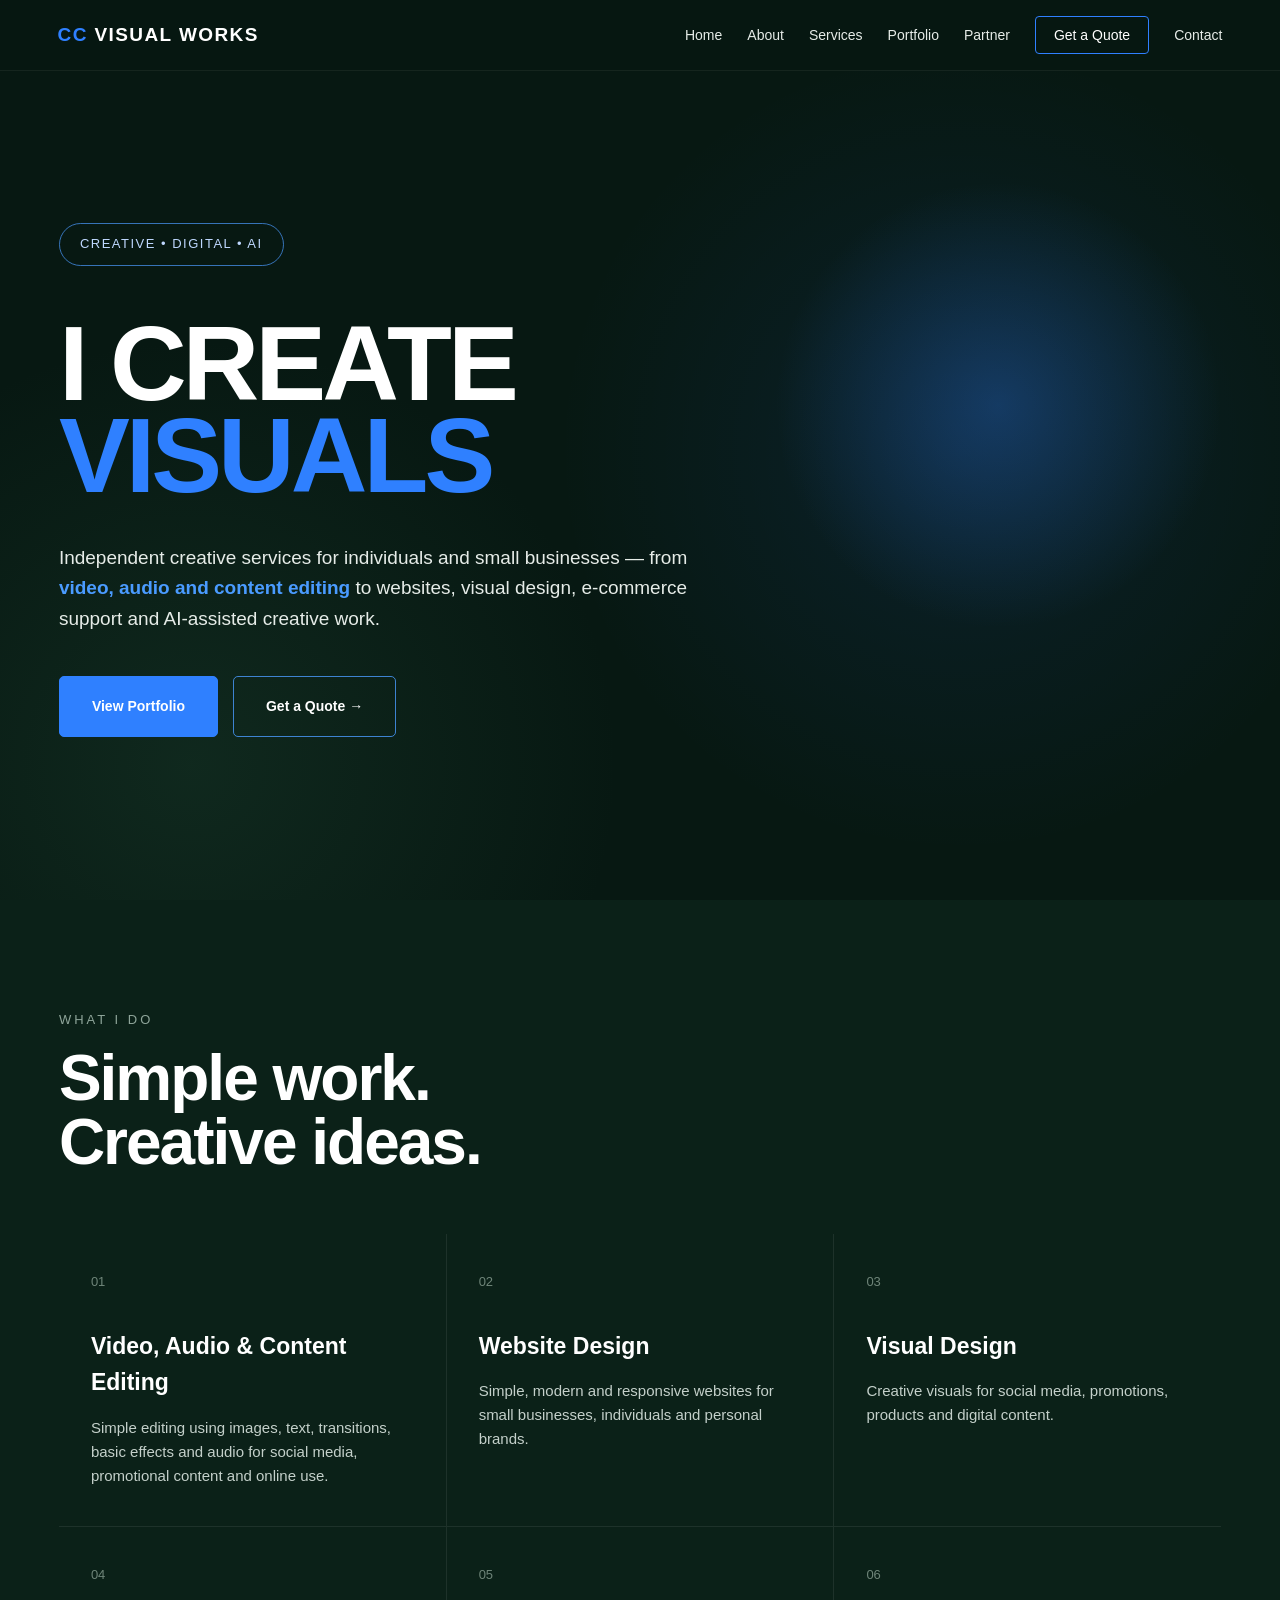
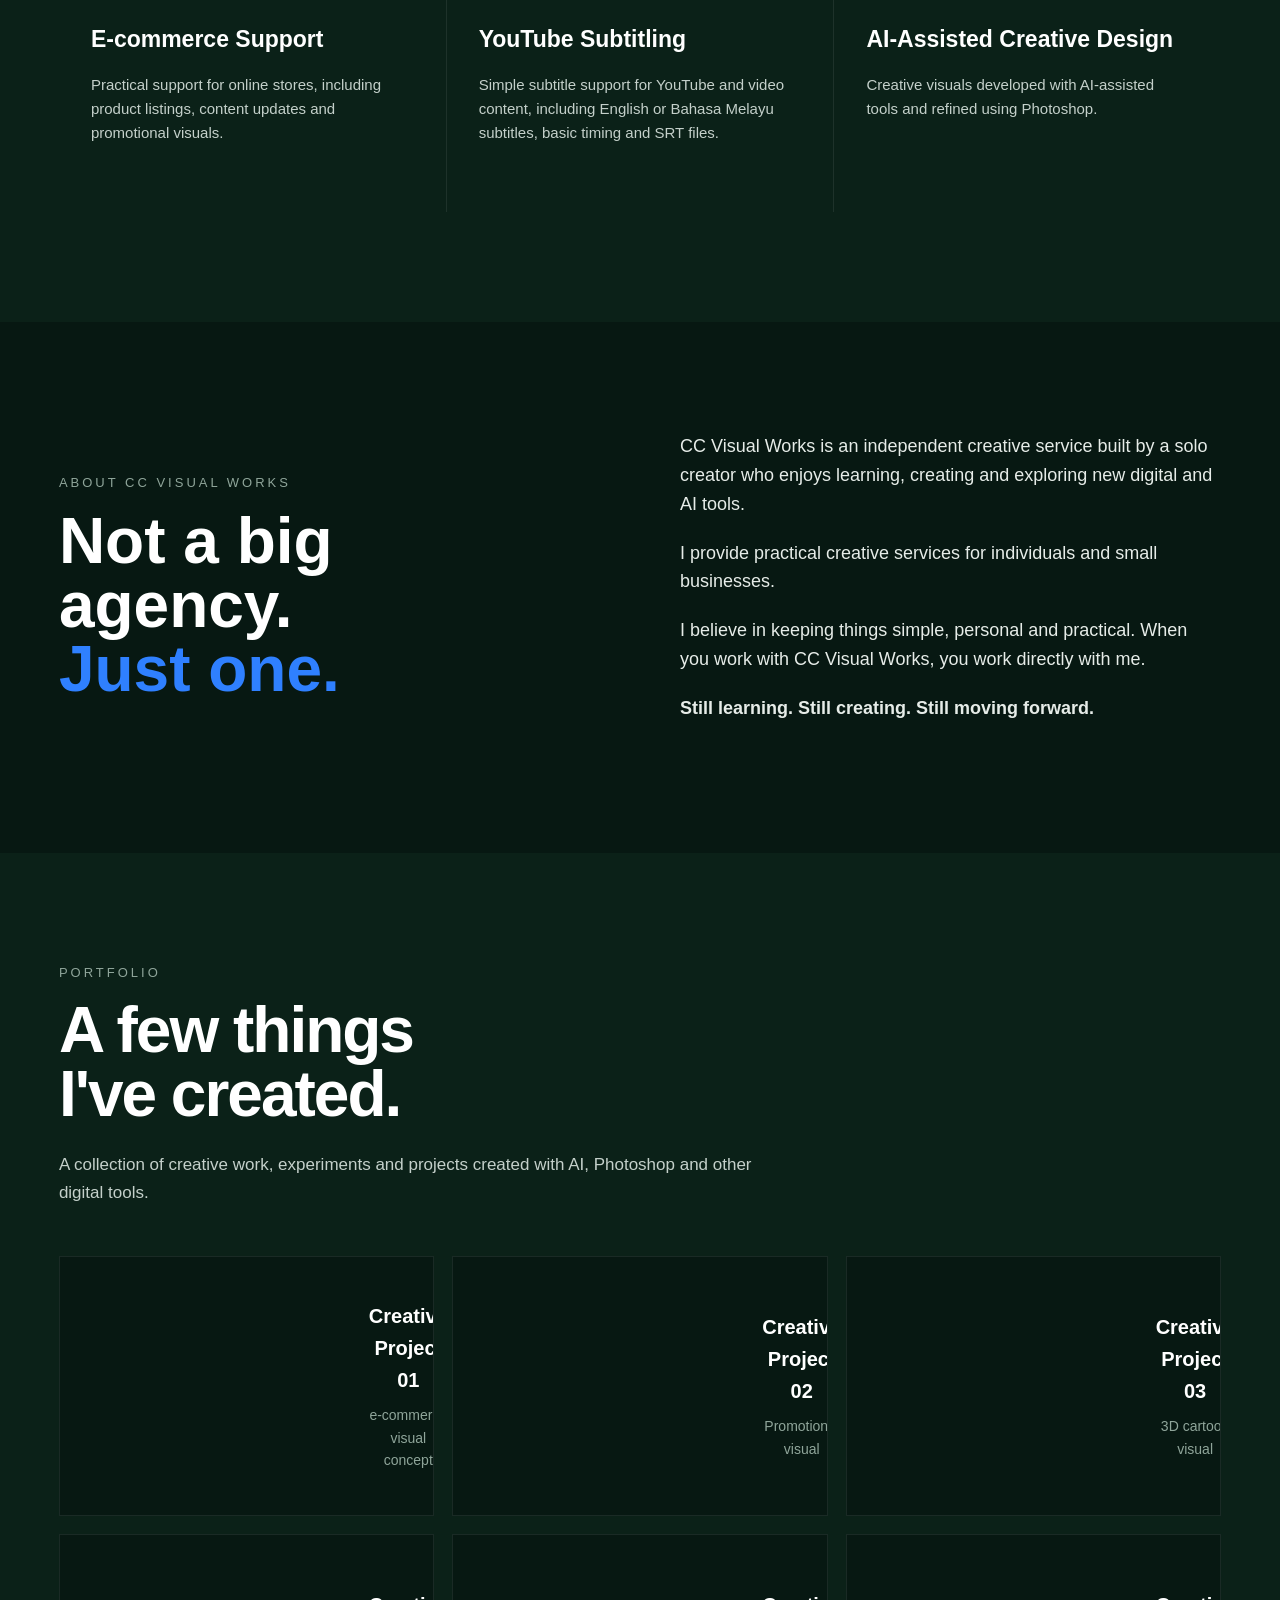
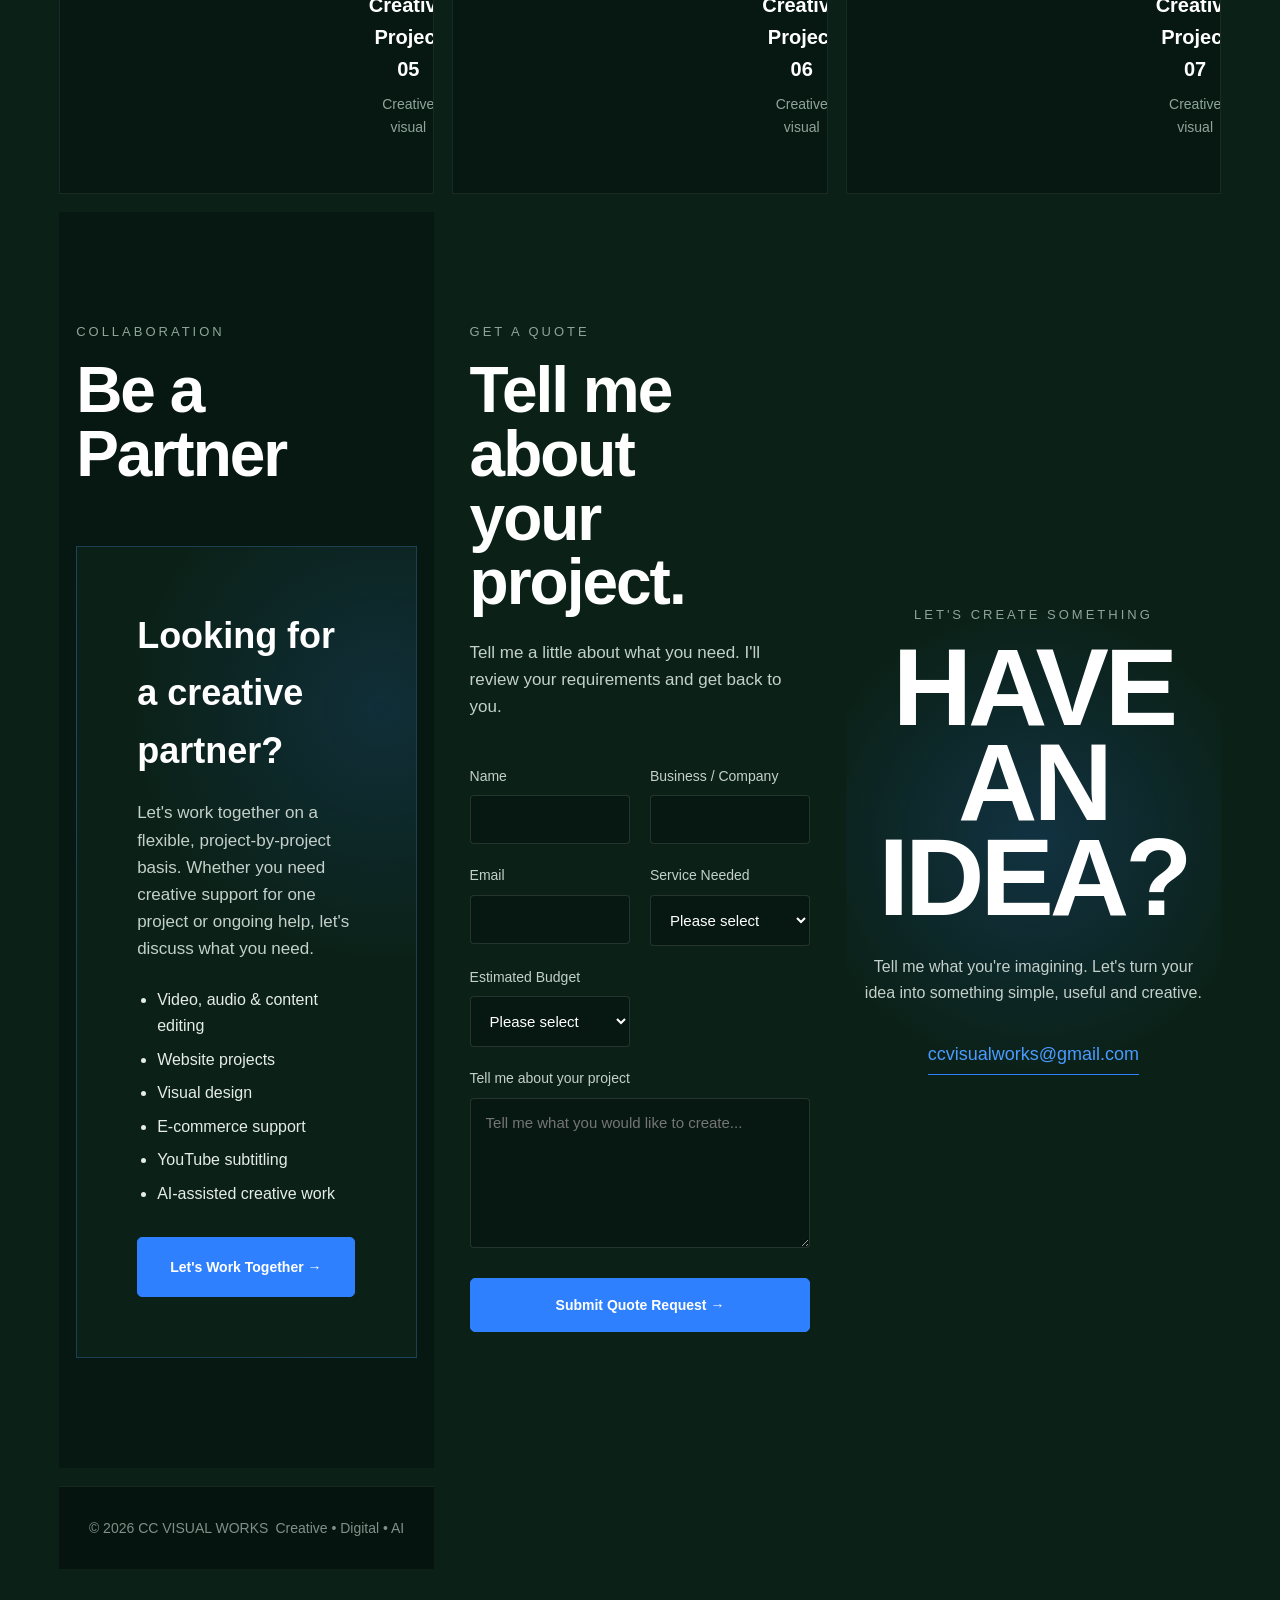
==== commit abb7f1e5: "Update index.html" ====
--- a/index.html
+++ b/index.html
@@ -1,28 +1,362 @@
-```html
 <!DOCTYPE html>
 <html lang="en">
 <head>
   <meta charset="UTF-8">
   <meta name="viewport" content="width=device-width, initial-scale=1.0">
-  <title>Partner | Creative Projects</title>
+
+  <title>CC VISUAL WORKS | Creative Digital Services</title>
+  <meta name="description" content="CC Visual Works — video, audio and content editing, website design, visual design, e-commerce support, YouTube subtitling and AI-assisted creative design.">
 
   <style>
+    * {
+      margin: 0;
+      padding: 0;
+      box-sizing: border-box;
+    }
+
+    html {
+      scroll-behavior: smooth;
+      scroll-padding-top: 90px;
+    }
+
     body {
-      margin: 0;
-      font-family: Arial, sans-serif;
+      font-family: Arial, Helvetica, sans-serif;
       background: #071812;
+      color: #FFFFFF;
+      line-height: 1.6;
+    }
+
+    a {
+      color: inherit;
+      text-decoration: none;
+    }
+
+    /* NAVIGATION */
+
+    nav {
+      position: fixed;
+      top: 0;
+      left: 0;
+      width: 100%;
+      z-index: 1000;
+      padding: 20px 4.5%;
+      display: flex;
+      justify-content: space-between;
+      align-items: center;
+      background: rgba(7, 24, 18, 0.94);
+      backdrop-filter: blur(15px);
+      border-bottom: 1px solid rgba(255,255,255,0.06);
+    }
+
+    .logo {
+      font-size: 19px;
+      font-weight: 800;
+      letter-spacing: 1.4px;
+      white-space: nowrap;
+    }
+
+    .logo strong {
+      color: #2F80FF;
+    }
+
+    .logo span {
+      color: #FFFFFF;
+    }
+
+    .nav-links {
+      display: flex;
+      gap: 25px;
+      align-items: center;
+      list-style: none;
+    }
+
+    .nav-links a {
+      font-size: 14px;
       color: #E6ECE8;
-    }
+      transition: 0.3s;
+    }
+
+    .nav-links a:hover {
+      color: #4A9BFF;
+    }
+
+    .quote-nav {
+      padding: 10px 18px;
+      border: 1px solid #2F80FF;
+      border-radius: 4px;
+      color: #FFFFFF !important;
+    }
+
+    .quote-nav:hover {
+      background: #2F80FF;
+    }
+
+    /* HERO */
+
+    .hero {
+      min-height: 100vh;
+      display: flex;
+      align-items: center;
+      padding: 150px 4.6% 90px;
+      position: relative;
+      overflow: hidden;
+
+      background:
+        radial-gradient(
+          circle at 78% 45%,
+          rgba(47, 128, 255, 0.28),
+          transparent 20%
+        ),
+        radial-gradient(
+          circle at 75% 50%,
+          rgba(45, 110, 255, 0.10),
+          transparent 38%
+        ),
+        radial-gradient(
+          circle at 15% 85%,
+          rgba(46, 100, 72, 0.22),
+          transparent 32%
+        ),
+        #071812;
+    }
+
+    .hero-content {
+      max-width: 1050px;
+      position: relative;
+      z-index: 2;
+    }
+
+    .tag {
+      display: inline-block;
+      border: 1px solid rgba(74, 155, 255, 0.7);
+      padding: 10px 20px;
+      border-radius: 50px;
+      color: #BFD8FF;
+      font-size: 13px;
+      letter-spacing: 1.5px;
+      margin-bottom: 52px;
+      text-transform: uppercase;
+    }
+
+    .hero h1 {
+      font-size: clamp(64px, 8.3vw, 124px);
+      line-height: 0.86;
+      letter-spacing: -4px;
+      margin-bottom: 42px;
+      color: #FFFFFF;
+    }
+
+    .hero h1 span {
+      color: #2F80FF;
+    }
+
+    .hero p {
+      max-width: 680px;
+      font-size: 19px;
+      color: #E6ECE8;
+      margin-bottom: 42px;
+    }
+
+    .blue-text {
+      color: #4A9BFF;
+      font-weight: 700;
+    }
+
+    .buttons {
+      display: flex;
+      gap: 15px;
+      flex-wrap: wrap;
+    }
+
+    .btn {
+      padding: 18px 32px;
+      border-radius: 5px;
+      font-size: 14px;
+      font-weight: bold;
+      transition: 0.3s;
+      border: 1px solid #2F80FF;
+      display: inline-block;
+    }
+
+    .btn-primary {
+      background: #2F80FF;
+      color: #FFFFFF;
+    }
+
+    .btn-primary:hover {
+      transform: translateY(-3px);
+      background: #4A9BFF;
+    }
+
+    .btn-secondary {
+      color: #FFFFFF;
+      border-color: rgba(74, 155, 255, 0.8);
+      background: transparent;
+    }
+
+    .btn-secondary:hover {
+      background: rgba(47, 128, 255, 0.10);
+    }
+
+    /* GENERAL SECTIONS */
+
+    section {
+      padding: 110px 4.6%;
+    }
+
+    .section-label {
+      color: #8FA59A;
+      text-transform: uppercase;
+      letter-spacing: 3px;
+      font-size: 13px;
+      margin-bottom: 15px;
+    }
+
+    .section-title {
+      font-size: clamp(35px, 5vw, 65px);
+      line-height: 1;
+      margin-bottom: 60px;
+      letter-spacing: -2px;
+      color: #FFFFFF;
+    }
+
+    /* SERVICES */
+
+    .services {
+      background: #0B2118;
+    }
+
+    .service-grid {
+      display: grid;
+      grid-template-columns: repeat(3, 1fr);
+      gap: 1px;
+      background: rgba(255,255,255,0.08);
+    }
+
+    .service {
+      background: #0B2118;
+      padding: 38px 32px;
+      min-height: 285px;
+      transition: 0.3s;
+    }
+
+    .service:hover {
+      background: #102C20;
+    }
+
+    .service-number {
+      color: #6F8579;
+      font-size: 13px;
+      margin-bottom: 35px;
+    }
+
+    .service h3 {
+      font-size: 23px;
+      margin-bottom: 15px;
+      color: #FFFFFF;
+    }
+
+    .service p {
+      color: #C4D0CA;
+      font-size: 15px;
+    }
+
+    /* ABOUT */
+
+    .about {
+      background: #071812;
+    }
+
+    .about-grid {
+      display: grid;
+      grid-template-columns: 1fr 1fr;
+      gap: 80px;
+      align-items: center;
+    }
+
+    .about-text {
+      color: #E6ECE8;
+      font-size: 18px;
+      max-width: 650px;
+    }
+
+    .about-text p {
+      margin-bottom: 20px;
+    }
+
+    .about-highlight {
+      font-size: clamp(45px, 5vw, 65px);
+      font-weight: bold;
+      line-height: 1;
+      color: #FFFFFF;
+    }
+
+    .about-highlight span {
+      color: #2F80FF;
+    }
+
+    /* PORTFOLIO */
+
+    .portfolio {
+      background: #0B2118;
+    }
+
+    .portfolio-intro {
+      max-width: 700px;
+      color: #C4D0CA;
+      font-size: 17px;
+      margin-top: -35px;
+      margin-bottom: 50px;
+    }
+
+    .portfolio-grid {
+      display: grid;
+      grid-template-columns: repeat(3, 1fr);
+      gap: 18px;
+    }
+
+    .portfolio-item {
+      min-height: 260px;
+      border: 1px solid rgba(255,255,255,0.08);
+      background: #071812;
+      display: flex;
+      align-items: center;
+      justify-content: center;
+      text-align: center;
+      padding: 25px;
+      transition: 0.3s;
+      overflow: hidden;
+    }
+
+    .portfolio-item:hover {
+      transform: translateY(-5px);
+      border-color: rgba(47,128,255,0.5);
+    }
+
+    .portfolio-item h3 {
+      font-size: 20px;
+      margin-bottom: 8px;
+    }
+
+    .portfolio-item p {
+      color: #8FA59A;
+      font-size: 14px;
+    }
+
+    .portfolio-note {
+      margin-top: 35px;
+      color: #8FA59A;
+      font-size: 14px;
+    }
+
+    /* PARTNER */
 
     .partner {
       background: #071812;
-      min-height: 100vh;
-      padding: 80px 20px;
     }
 
     .partner-box {
       max-width: 850px;
-      margin: 0 auto;
       padding: 60px;
       border: 1px solid rgba(74,155,255,0.25);
       background:
@@ -34,15 +368,14 @@
         #0B2118;
     }
 
-    .partner-box h1 {
-      font-size: 42px;
+    .partner-box h3 {
+      font-size: 36px;
       margin-bottom: 20px;
     }
 
     .partner-box p {
       color: #C4D0CA;
       font-size: 17px;
-      line-height: 1.7;
       margin-bottom: 25px;
       max-width: 650px;
     }
@@ -51,64 +384,789 @@
       color: #E6ECE8;
       margin-bottom: 30px;
       padding-left: 20px;
-      line-height: 1.7;
     }
 
     .partner-list li {
       margin-bottom: 8px;
     }
 
-    .back-link {
-      display: inline-block;
-      color: #E6ECE8;
-      text-decoration: none;
+    /* QUOTE */
+
+    .quote {
+      background: #0B2118;
+    }
+
+    .quote-intro {
+      max-width: 650px;
+      color: #C4D0CA;
+      margin-top: -35px;
+      margin-bottom: 45px;
+      font-size: 17px;
+    }
+
+    .quote-form {
+      max-width: 850px;
+      display: grid;
+      grid-template-columns: 1fr 1fr;
+      gap: 20px;
+    }
+
+    .form-group {
+      display: flex;
+      flex-direction: column;
+    }
+
+    .form-group.full {
+      grid-column: 1 / -1;
+    }
+
+    .form-group label {
+      color: #C4D0CA;
+      font-size: 14px;
+      margin-bottom: 8px;
+    }
+
+    .form-group input,
+    .form-group textarea,
+    .form-group select {
+      width: 100%;
+      padding: 15px;
+      border: 1px solid rgba(255,255,255,0.12);
+      background: #071812;
+      color: #FFFFFF;
+      border-radius: 4px;
+      font-family: inherit;
+      font-size: 15px;
+      outline: none;
+    }
+
+    .form-group input:focus,
+    .form-group textarea:focus,
+    .form-group select:focus {
+      border-color: #2F80FF;
+    }
+
+    .form-group textarea {
+      min-height: 150px;
+      resize: vertical;
+    }
+
+    .form-group select option {
+      background: #071812;
+      color: #FFFFFF;
+    }
+
+    .quote-form .btn {
+      margin-top: 10px;
+      cursor: pointer;
+    }
+
+    /* CONTACT */
+
+    .contact {
+      text-align: center;
+      min-height: 70vh;
+      display: flex;
+      justify-content: center;
+      align-items: center;
+      flex-direction: column;
+
+      background:
+        radial-gradient(
+          circle at center,
+          rgba(47,128,255,0.18),
+          transparent 35%
+        ),
+        #0B2118;
+    }
+
+    .contact h2 {
+      font-size: clamp(50px, 9vw, 110px);
+      line-height: 0.86;
+      letter-spacing: -4px;
       margin-bottom: 30px;
-    }
-
-    .back-link:hover {
-      opacity: 0.8;
+      color: #FFFFFF;
+    }
+
+    .contact p {
+      color: #C4D0CA;
+      max-width: 550px;
+      margin-bottom: 35px;
+    }
+
+    .contact-buttons {
+      display: flex;
+      gap: 15px;
+      flex-wrap: wrap;
+      justify-content: center;
+    }
+
+    .email {
+      font-size: 18px;
+      color: #4A9BFF;
+      border-bottom: 1px solid #2F80FF;
+      padding-bottom: 5px;
+    }
+
+    /* FOOTER */
+
+    footer {
+      padding: 30px 8%;
+      border-top: 1px solid rgba(255,255,255,0.08);
+      display: flex;
+      justify-content: space-between;
+      color: #7F9188;
+      font-size: 14px;
+      background: #06140F;
+    }
+
+    /* MOBILE */
+
+    @media (max-width: 1000px) {
+
+      .nav-links {
+        gap: 15px;
+      }
+
+      .nav-links a {
+        font-size: 12px;
+      }
+
+      .service-grid {
+        grid-template-columns: repeat(2, 1fr);
+      }
+
+      .portfolio-grid {
+        grid-template-columns: repeat(2, 1fr);
+      }
+    }
+
+    @media (max-width: 800px) {
+
+      nav {
+        padding: 18px 5%;
+      }
+
+      .nav-links {
+        display: none;
+      }
+
+      .hero {
+        padding: 130px 6% 70px;
+      }
+
+      .hero h1 {
+        letter-spacing: -3px;
+      }
+
+      .hero p {
+        font-size: 17px;
+      }
+
+      section {
+        padding: 80px 6%;
+      }
+
+      .service-grid,
+      .portfolio-grid {
+        grid-template-columns: 1fr;
+      }
+
+      .about-grid {
+        grid-template-columns: 1fr;
+        gap: 40px;
+      }
+
+      .about-highlight {
+        font-size: 45px;
+      }
+
+      .partner-box {
+        padding: 35px 25px;
+      }
+
+      .partner-box h3 {
+        font-size: 30px;
+      }
+
+      .quote-form {
+        grid-template-columns: 1fr;
+      }
+
+      .form-group.full {
+        grid-column: auto;
+      }
+
+      footer {
+        flex-direction: column;
+        gap: 10px;
+      }
     }
   </style>
 </head>
 
 <body>
 
-  <section class="partner">
+  <!-- NAVIGATION -->
+
+  <nav>
+
+    <div class="logo">
+      <strong>CC</strong> <span>VISUAL WORKS</span>
+    </div>
+
+    <ul class="nav-links">
+      <li><a href="#home">Home</a></li>
+      <li><a href="#about">About</a></li>
+      <li><a href="#services">Services</a></li>
+      <li><a href="#portfolio">Portfolio</a></li>
+      <li><a href="#partner">Partner</a></li>
+      <li><a href="#quote" class="quote-nav">Get a Quote</a></li>
+      <li><a href="#contact">Contact</a></li>
+    </ul>
+
+  </nav>
+
+
+  <!-- HERO -->
+
+  <section class="hero" id="home">
+
+    <div class="hero-content">
+
+      <div class="tag">
+        CREATIVE • DIGITAL • AI
+      </div>
+
+      <h1>
+        I CREATE<br>
+        <span>VISUALS</span>
+      </h1>
+
+      <p>
+        Independent creative services for individuals and small businesses —
+        from <span class="blue-text">video, audio and content editing</span>
+        to websites, visual design, e-commerce support and AI-assisted creative work.
+      </p>
+
+      <div class="buttons">
+
+        <a href="#portfolio" class="btn btn-primary">
+          View Portfolio
+        </a>
+
+        <a href="#quote" class="btn btn-secondary">
+          Get a Quote →
+        </a>
+
+      </div>
+
+    </div>
+
+  </section>
+
+
+  <!-- SERVICES -->
+
+  <section class="services" id="services">
+
+    <div class="section-label">
+      What I Do
+    </div>
+
+    <h2 class="section-title">
+      Simple work.<br>
+      Creative ideas.
+    </h2>
+
+    <div class="service-grid">
+
+      <div class="service">
+        <div class="service-number">01</div>
+
+        <h3>Video, Audio & Content Editing</h3>
+
+        <p>
+          Simple editing using images, text, transitions, basic effects
+          and audio for social media, promotional content and online use.
+        </p>
+      </div>
+
+
+      <div class="service">
+        <div class="service-number">02</div>
+
+        <h3>Website Design</h3>
+
+        <p>
+          Simple, modern and responsive websites for small businesses,
+          individuals and personal brands.
+        </p>
+      </div>
+
+
+      <div class="service">
+        <div class="service-number">03</div>
+
+        <h3>Visual Design</h3>
+
+        <p>
+          Creative visuals for social media, promotions, products
+          and digital content.
+        </p>
+      </div>
+
+
+      <div class="service">
+        <div class="service-number">04</div>
+
+        <h3>E-commerce Support</h3>
+
+        <p>
+          Practical support for online stores, including product listings,
+          content updates and promotional visuals.
+        </p>
+      </div>
+
+
+      <div class="service">
+        <div class="service-number">05</div>
+
+        <h3>YouTube Subtitling</h3>
+
+        <p>
+          Simple subtitle support for YouTube and video content,
+          including English or Bahasa Melayu subtitles, basic timing
+          and SRT files.
+        </p>
+      </div>
+
+
+      <div class="service">
+        <div class="service-number">06</div>
+
+        <h3>AI-Assisted Creative Design</h3>
+
+        <p>
+          Creative visuals developed with AI-assisted tools
+          and refined using Photoshop.
+        </p>
+      </div>
+
+    </div>
+
+  </section>
+
+
+  <!-- ABOUT -->
+
+  <section class="about" id="about">
+
+    <div class="about-grid">
+
+      <div>
+
+        <div class="section-label">
+          About CC Visual Works
+        </div>
+
+        <div class="about-highlight">
+          Not a big<br>
+          agency.<br>
+          <span>Just one.</span>
+        </div>
+
+      </div>
+
+
+      <div class="about-text">
+
+        <p>
+          CC Visual Works is an independent creative service built by
+          a solo creator who enjoys learning, creating and exploring
+          new digital and AI tools.
+        </p>
+
+        <p>
+          I provide practical creative services for individuals
+          and small businesses.
+        </p>
+
+        <p>
+          I believe in keeping things simple, personal and practical.
+          When you work with CC Visual Works, you work directly with me.
+        </p>
+
+        <p>
+          <strong>Still learning. Still creating. Still moving forward.</strong>
+        </p>
+
+      </div>
+
+    </div>
+
+  </section>
+
+
+  <!-- PORTFOLIO -->
+
+  <section class="portfolio" id="portfolio">
+
+    <div class="section-label">
+      Portfolio
+    </div>
+
+    <h2 class="section-title">
+      A few things<br>
+      I've created.
+    </h2>
+
+    <p class="portfolio-intro">
+      A collection of creative work, experiments and projects created
+      with AI, Photoshop and other digital tools.
+    </p>
+
+    <div class="portfolio-grid">
+
+
+<div class="portfolio-item">
+  <video autoplay muted loop playsinline style="width:100%; height:200px; object-fit:cover;">
+    <source src="new video-01.mp4" type="video/mp4">
+    Your browser does not support the video tag.
+  </video>
+
+  <div>
+    <h3>Creative Project 01</h3>
+    <p>e-commerce visual concept</p>
+  </div>
+</div>
+
+
+
+
+<div class="portfolio-item">
+  <video autoplay muted loop playsinline style="width:100%; height:200px; object-fit:cover;">
+    <source src="video-02.mp4" type="video/mp4">
+    Your browser does not support the video tag.
+  </video>
+
+  
+  <div>
+    <h3>Creative Project 02</h3>
+    <p>Promotional visual</p>
+  </div>
+</div>
+
+
+<div class="portfolio-item">
+  <video autoplay muted loop playsinline style="width:100%; height:200px; object-fit:cover;">
+    <source src="video-03.mp4" type="video/mp4">
+    Your browser does not support the video tag.
+  </video>
+
+  <div>
+    <h3>Creative Project 03</h3>
+    <p>3D cartoon visual</p>
+  </div>
+</div>
+
+
+
+      <div class="portfolio-item">
+  <video autoplay muted loop playsinline style="width:100%; height:200px; object-fit:cover;">
+    <source src="video-05.mp4" type="video/mp4">
+    Your browser does not support the video tag.
+  </video>
+
+  <div>
+    <h3>Creative Project 05</h3>
+    <p>Creative visual</p>
+  </div>
+</div>
+
+
+     <div class="portfolio-item">
+  <video autoplay muted loop playsinline style="width:100%; height:200px; object-fit:cover;">
+    <source src="video-06.mp4" type="video/mp4">
+    Your browser does not support the video tag.
+  </video>
+
+  <div>
+    <h3>Creative Project 06</h3>
+    <p>Creative visual</p>
+  </div>
+</div>
+
+   <div class="portfolio-item">
+  <video autoplay muted loop playsinline style="width:100%; height:200px; object-fit:cover;">
+    <source src="video-07.mp4" type="video/mp4">
+    Your browser does not support the video tag.
+  </video>
+
+  <div>
+    <h3>Creative Project 07</h3>
+    <p>Creative visual</p>
+  </div>
+</div>
+
+  <!-- BE A PARTNER -->
+
+  <section class="partner" id="partner">
+
+    <div class="section-label">
+      Collaboration
+    </div>
+
+    <h2 class="section-title">
+      Be a Partner
+    </h2>
 
     <div class="partner-box">
 
-      <a href="index.html" class="back-link">← Back to Home</a>
-
-      <h1>Let's Partner</h1>
+      <h3>Looking for a creative partner?</h3>
 
       <p>
-        Looking for a flexible creative partner to support your marketing,
-        content, and visual projects?
+        Let's work together on a flexible, project-by-project basis.
+        Whether you need creative support for one project or ongoing help,
+        let's discuss what you need.
       </p>
 
-      <p>
-        I work independently with AI-powered creative tools and professional
-        editing workflows to help businesses create better visual materials
-        and marketing assets.
-      </p>
-
       <ul class="partner-list">
-        <li>AI-assisted creative production</li>
-        <li>Marketing visuals and promotional content</li>
-        <li>E-commerce product presentation</li>
-        <li>Video and image editing</li>
-        <li>Flexible project-based support</li>
+        <li>Video, audio & content editing</li>
+        <li>Website projects</li>
+        <li>Visual design</li>
+        <li>E-commerce support</li>
+        <li>YouTube subtitling</li>
+        <li>AI-assisted creative work</li>
       </ul>
 
-      <p>
-        If you have a project or collaboration in mind, let's discuss how
-        we can work together.
-      </p>
+      <a href="#quote" class="btn btn-primary">
+        Let's Work Together →
+      </a>
 
     </div>
 
   </section>
+
+
+  <!-- GET A QUOTE -->
+
+  <section class="quote" id="quote">
+
+    <div class="section-label">
+      Get a Quote
+    </div>
+
+    <h2 class="section-title">
+      Tell me about<br>
+      your project.
+    </h2>
+
+    <p class="quote-intro">
+      Tell me a little about what you need. I'll review your requirements
+      and get back to you.
+    </p>
+
+    <form
+      class="quote-form"
+      action="mailto:ccvisualworks@gmail.com"
+      method="post"
+      enctype="text/plain"
+    >
+
+      <div class="form-group">
+        <label for="name">Name</label>
+
+        <input
+          type="text"
+          id="name"
+          name="Name"
+          required
+        >
+      </div>
+
+
+      <div class="form-group">
+        <label for="business">Business / Company</label>
+
+        <input
+          type="text"
+          id="business"
+          name="Business"
+        >
+      </div>
+
+
+      <div class="form-group">
+        <label for="email">Email</label>
+
+        <input
+          type="email"
+          id="email"
+          name="Email"
+          required
+        >
+      </div>
+
+
+      <div class="form-group">
+        <label for="service">Service Needed</label>
+
+        <select id="service" name="Service">
+
+          <option value="">
+            Please select
+          </option>
+
+          <option>
+            Video, Audio & Content Editing
+          </option>
+
+          <option>
+            Website Design
+          </option>
+
+          <option>
+            Visual Design
+          </option>
+
+          <option>
+            E-commerce Support
+          </option>
+
+          <option>
+            YouTube Subtitling
+          </option>
+
+          <option>
+            AI-Assisted Creative Design
+          </option>
+
+          <option>
+            Be a Partner
+          </option>
+
+          <option>
+            Other
+          </option>
+
+        </select>
+
+      </div>
+
+
+      <div class="form-group">
+
+        <label for="budget">
+          Estimated Budget
+        </label>
+
+        <select id="budget" name="Budget">
+
+          <option value="">
+            Please select
+          </option>
+
+          <option>
+            RM300 – RM500
+          </option>
+
+          <option>
+            RM500 – RM1,000
+          </option>
+
+          <option>
+            RM1,000 – RM2,000
+          </option>
+
+          <option>
+            Not sure yet
+          </option>
+
+        </select>
+
+      </div>
+
+
+      <div class="form-group full">
+
+        <label for="message">
+          Tell me about your project
+        </label>
+
+        <textarea
+          id="message"
+          name="Project Details"
+          placeholder="Tell me what you would like to create..."
+          required
+        ></textarea>
+
+      </div>
+
+
+      <div class="form-group full">
+
+        <button
+          type="submit"
+          class="btn btn-primary"
+        >
+          Submit Quote Request →
+        </button>
+
+      </div>
+
+    </form>
+
+  </section>
+
+
+  <!-- CONTACT -->
+
+  <section class="contact" id="contact">
+
+    <div class="section-label">
+      Let's Create Something
+    </div>
+
+    <h2>
+      HAVE AN<br>
+      IDEA?
+    </h2>
+
+    <p>
+      Tell me what you're imagining.
+      Let's turn your idea into something simple,
+      useful and creative.
+    </p>
+
+    <div class="contact-buttons">
+
+      <a
+        class="email"
+        href="mailto:ccvisualworks@gmail.com"
+      >
+        ccvisualworks@gmail.com
+      </a>
+
+    </div>
+
+  </section>
+
+
+  <!-- FOOTER -->
+
+  <footer>
+
+    <div>
+      © 2026 CC VISUAL WORKS
+    </div>
+
+    <div>
+      Creative • Digital • AI
+    </div>
+
+  </footer>
 
 </body>
 </html>
-```
+
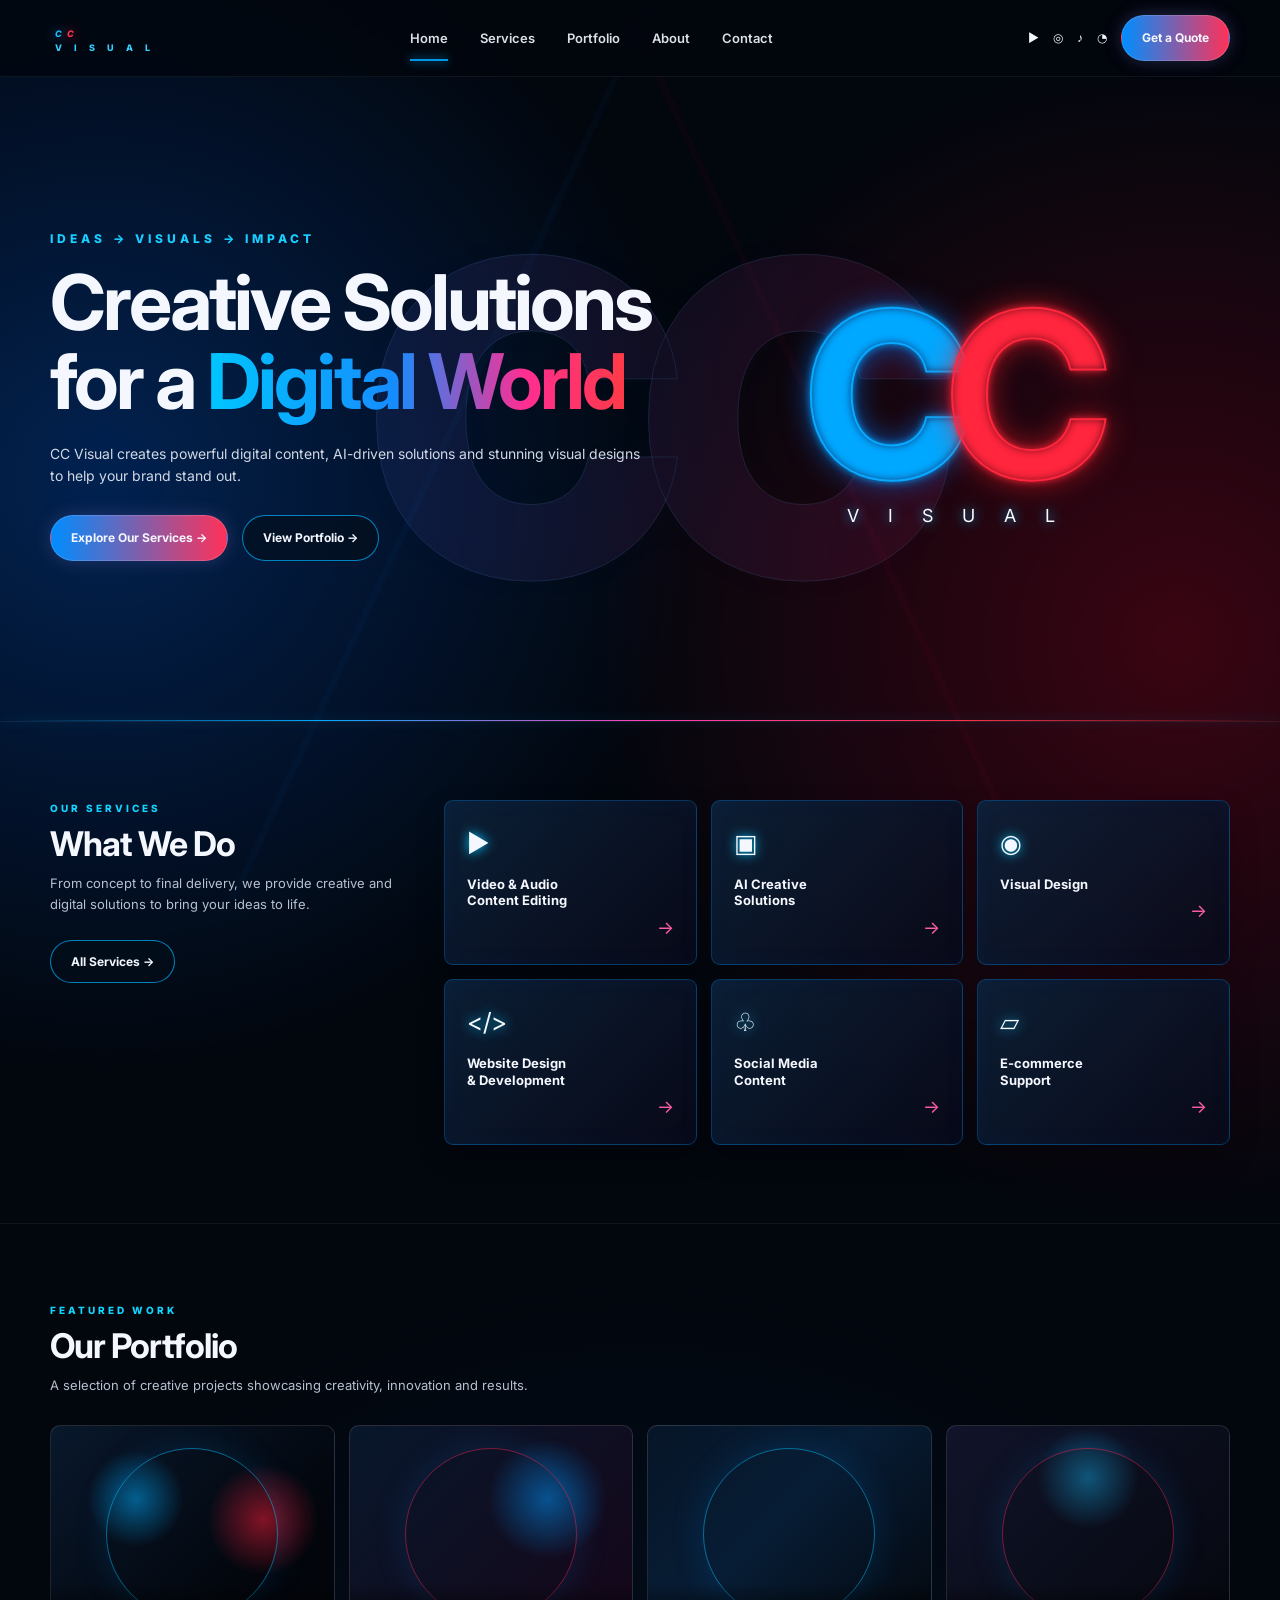
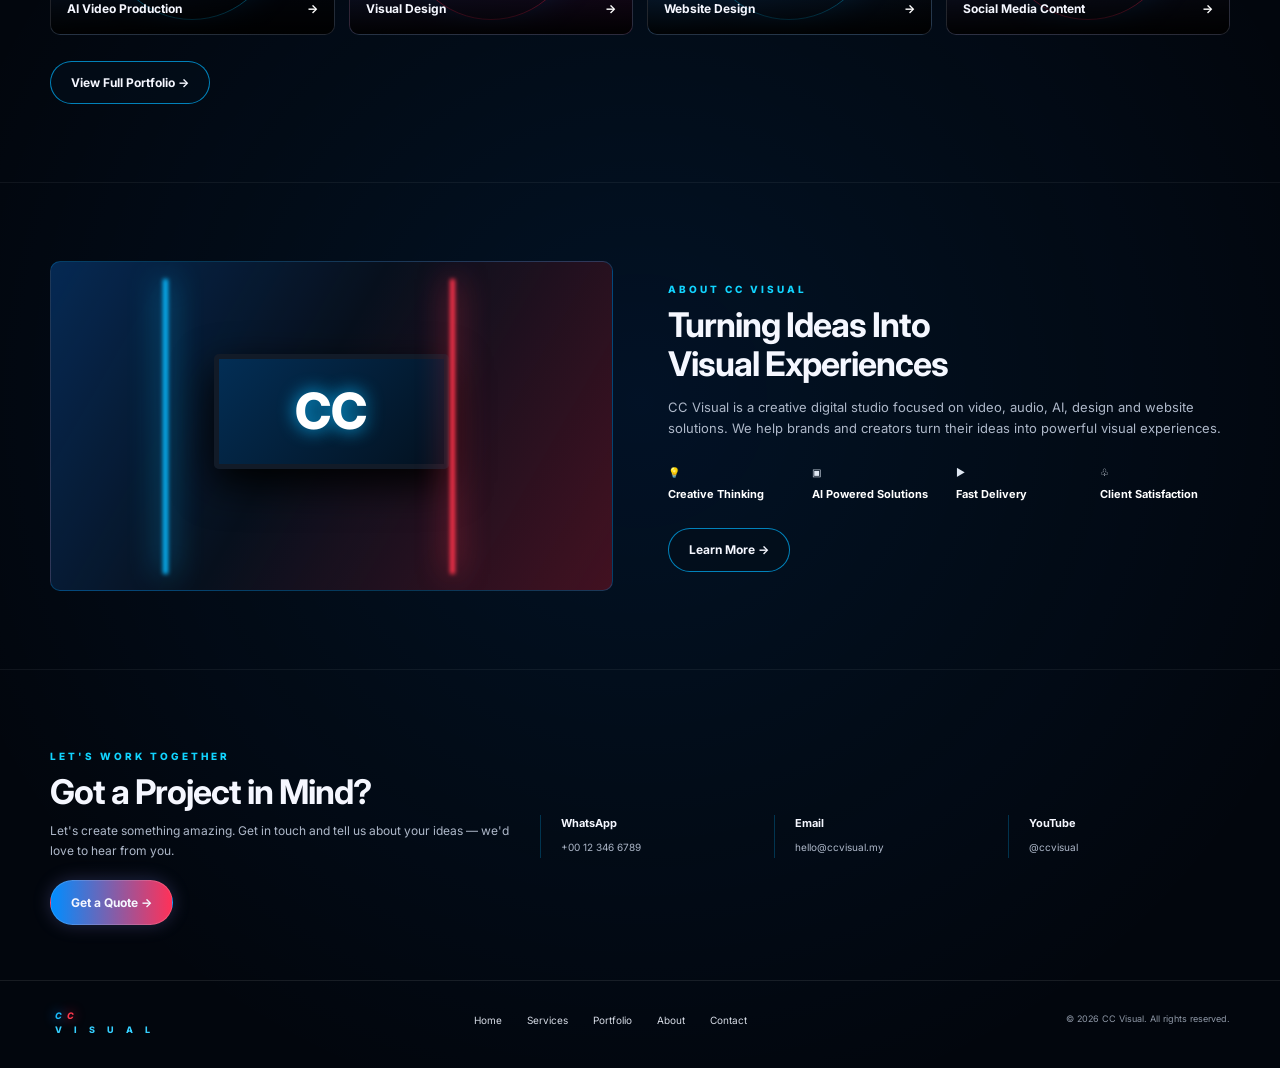
==== commit c099796b: "Add files via upload" ====
--- a/index.html
+++ b/index.html
@@ -3,1170 +3,288 @@
 <head>
   <meta charset="UTF-8">
   <meta name="viewport" content="width=device-width, initial-scale=1.0">
-
-  <title>CC VISUAL WORKS | Creative Digital Services</title>
-  <meta name="description" content="CC Visual Works — video, audio and content editing, website design, visual design, e-commerce support, YouTube subtitling and AI-assisted creative design.">
-
+  <title>CC Visual — Creative Digital Studio</title>
+  <meta name="description" content="CC Visual creates powerful digital content, AI-driven solutions and visual designs.">
+  <link rel="preconnect" href="https://fonts.googleapis.com">
+  <link rel="preconnect" href="https://fonts.gstatic.com" crossorigin>
+  <link href="https://fonts.googleapis.com/css2?family=Inter:wght@400;500;600;700;800&display=swap" rel="stylesheet">
   <style>
-    * {
-      margin: 0;
-      padding: 0;
-      box-sizing: border-box;
-    }
-
-    html {
-      scroll-behavior: smooth;
-      scroll-padding-top: 90px;
-    }
-
-    body {
-      font-family: Arial, Helvetica, sans-serif;
-      background: #071812;
-      color: #FFFFFF;
-      line-height: 1.6;
-    }
-
-    a {
-      color: inherit;
-      text-decoration: none;
-    }
-
-    /* NAVIGATION */
-
-    nav {
-      position: fixed;
-      top: 0;
-      left: 0;
-      width: 100%;
-      z-index: 1000;
-      padding: 20px 4.5%;
-      display: flex;
-      justify-content: space-between;
-      align-items: center;
-      background: rgba(7, 24, 18, 0.94);
-      backdrop-filter: blur(15px);
-      border-bottom: 1px solid rgba(255,255,255,0.06);
-    }
-
-    .logo {
-      font-size: 19px;
-      font-weight: 800;
-      letter-spacing: 1.4px;
-      white-space: nowrap;
-    }
-
-    .logo strong {
-      color: #2F80FF;
-    }
-
-    .logo span {
-      color: #FFFFFF;
-    }
-
-    .nav-links {
-      display: flex;
-      gap: 25px;
-      align-items: center;
-      list-style: none;
-    }
-
-    .nav-links a {
-      font-size: 14px;
-      color: #E6ECE8;
-      transition: 0.3s;
-    }
-
-    .nav-links a:hover {
-      color: #4A9BFF;
-    }
-
-    .quote-nav {
-      padding: 10px 18px;
-      border: 1px solid #2F80FF;
-      border-radius: 4px;
-      color: #FFFFFF !important;
-    }
-
-    .quote-nav:hover {
-      background: #2F80FF;
-    }
-
-    /* HERO */
-
-    .hero {
-      min-height: 100vh;
-      display: flex;
-      align-items: center;
-      padding: 150px 4.6% 90px;
-      position: relative;
-      overflow: hidden;
-
-      background:
-        radial-gradient(
-          circle at 78% 45%,
-          rgba(47, 128, 255, 0.28),
-          transparent 20%
-        ),
-        radial-gradient(
-          circle at 75% 50%,
-          rgba(45, 110, 255, 0.10),
-          transparent 38%
-        ),
-        radial-gradient(
-          circle at 15% 85%,
-          rgba(46, 100, 72, 0.22),
-          transparent 32%
-        ),
-        #071812;
-    }
-
-    .hero-content {
-      max-width: 1050px;
-      position: relative;
-      z-index: 2;
-    }
-
-    .tag {
-      display: inline-block;
-      border: 1px solid rgba(74, 155, 255, 0.7);
-      padding: 10px 20px;
-      border-radius: 50px;
-      color: #BFD8FF;
-      font-size: 13px;
-      letter-spacing: 1.5px;
-      margin-bottom: 52px;
-      text-transform: uppercase;
-    }
-
-    .hero h1 {
-      font-size: clamp(64px, 8.3vw, 124px);
-      line-height: 0.86;
-      letter-spacing: -4px;
-      margin-bottom: 42px;
-      color: #FFFFFF;
-    }
-
-    .hero h1 span {
-      color: #2F80FF;
-    }
-
-    .hero p {
-      max-width: 680px;
-      font-size: 19px;
-      color: #E6ECE8;
-      margin-bottom: 42px;
-    }
-
-    .blue-text {
-      color: #4A9BFF;
-      font-weight: 700;
-    }
-
-    .buttons {
-      display: flex;
-      gap: 15px;
-      flex-wrap: wrap;
-    }
-
-    .btn {
-      padding: 18px 32px;
-      border-radius: 5px;
-      font-size: 14px;
-      font-weight: bold;
-      transition: 0.3s;
-      border: 1px solid #2F80FF;
-      display: inline-block;
-    }
-
-    .btn-primary {
-      background: #2F80FF;
-      color: #FFFFFF;
-    }
-
-    .btn-primary:hover {
-      transform: translateY(-3px);
-      background: #4A9BFF;
-    }
-
-    .btn-secondary {
-      color: #FFFFFF;
-      border-color: rgba(74, 155, 255, 0.8);
-      background: transparent;
-    }
-
-    .btn-secondary:hover {
-      background: rgba(47, 128, 255, 0.10);
-    }
-
-    /* GENERAL SECTIONS */
-
-    section {
-      padding: 110px 4.6%;
-    }
-
-    .section-label {
-      color: #8FA59A;
-      text-transform: uppercase;
-      letter-spacing: 3px;
-      font-size: 13px;
-      margin-bottom: 15px;
-    }
-
-    .section-title {
-      font-size: clamp(35px, 5vw, 65px);
-      line-height: 1;
-      margin-bottom: 60px;
-      letter-spacing: -2px;
-      color: #FFFFFF;
-    }
-
-    /* SERVICES */
-
-    .services {
-      background: #0B2118;
-    }
-
-    .service-grid {
-      display: grid;
-      grid-template-columns: repeat(3, 1fr);
-      gap: 1px;
-      background: rgba(255,255,255,0.08);
-    }
-
-    .service {
-      background: #0B2118;
-      padding: 38px 32px;
-      min-height: 285px;
-      transition: 0.3s;
-    }
-
-    .service:hover {
-      background: #102C20;
-    }
-
-    .service-number {
-      color: #6F8579;
-      font-size: 13px;
-      margin-bottom: 35px;
-    }
-
-    .service h3 {
-      font-size: 23px;
-      margin-bottom: 15px;
-      color: #FFFFFF;
-    }
-
-    .service p {
-      color: #C4D0CA;
-      font-size: 15px;
-    }
-
-    /* ABOUT */
-
-    .about {
-      background: #071812;
-    }
-
-    .about-grid {
-      display: grid;
-      grid-template-columns: 1fr 1fr;
-      gap: 80px;
-      align-items: center;
-    }
-
-    .about-text {
-      color: #E6ECE8;
-      font-size: 18px;
-      max-width: 650px;
-    }
-
-    .about-text p {
-      margin-bottom: 20px;
-    }
-
-    .about-highlight {
-      font-size: clamp(45px, 5vw, 65px);
-      font-weight: bold;
-      line-height: 1;
-      color: #FFFFFF;
-    }
-
-    .about-highlight span {
-      color: #2F80FF;
-    }
-
-    /* PORTFOLIO */
-
-    .portfolio {
-      background: #0B2118;
-    }
-
-    .portfolio-intro {
-      max-width: 700px;
-      color: #C4D0CA;
-      font-size: 17px;
-      margin-top: -35px;
-      margin-bottom: 50px;
-    }
-
-    .portfolio-grid {
-      display: grid;
-      grid-template-columns: repeat(3, 1fr);
-      gap: 18px;
-    }
-
-    .portfolio-item {
-      min-height: 260px;
-      border: 1px solid rgba(255,255,255,0.08);
-      background: #071812;
-      display: flex;
-      align-items: center;
-      justify-content: center;
-      text-align: center;
-      padding: 25px;
-      transition: 0.3s;
-      overflow: hidden;
-    }
-
-    .portfolio-item:hover {
-      transform: translateY(-5px);
-      border-color: rgba(47,128,255,0.5);
-    }
-
-    .portfolio-item h3 {
-      font-size: 20px;
-      margin-bottom: 8px;
-    }
-
-    .portfolio-item p {
-      color: #8FA59A;
-      font-size: 14px;
-    }
-
-    .portfolio-note {
-      margin-top: 35px;
-      color: #8FA59A;
-      font-size: 14px;
-    }
-
-    /* PARTNER */
-
-    .partner {
-      background: #071812;
-    }
-
-    .partner-box {
-      max-width: 850px;
-      padding: 60px;
-      border: 1px solid rgba(74,155,255,0.25);
-      background:
-        radial-gradient(
-          circle at 90% 20%,
-          rgba(47,128,255,0.14),
-          transparent 35%
-        ),
-        #0B2118;
-    }
-
-    .partner-box h3 {
-      font-size: 36px;
-      margin-bottom: 20px;
-    }
-
-    .partner-box p {
-      color: #C4D0CA;
-      font-size: 17px;
-      margin-bottom: 25px;
-      max-width: 650px;
-    }
-
-    .partner-list {
-      color: #E6ECE8;
-      margin-bottom: 30px;
-      padding-left: 20px;
-    }
-
-    .partner-list li {
-      margin-bottom: 8px;
-    }
-
-    /* QUOTE */
-
-    .quote {
-      background: #0B2118;
-    }
-
-    .quote-intro {
-      max-width: 650px;
-      color: #C4D0CA;
-      margin-top: -35px;
-      margin-bottom: 45px;
-      font-size: 17px;
-    }
-
-    .quote-form {
-      max-width: 850px;
-      display: grid;
-      grid-template-columns: 1fr 1fr;
-      gap: 20px;
-    }
-
-    .form-group {
-      display: flex;
-      flex-direction: column;
-    }
-
-    .form-group.full {
-      grid-column: 1 / -1;
-    }
-
-    .form-group label {
-      color: #C4D0CA;
-      font-size: 14px;
-      margin-bottom: 8px;
-    }
-
-    .form-group input,
-    .form-group textarea,
-    .form-group select {
-      width: 100%;
-      padding: 15px;
-      border: 1px solid rgba(255,255,255,0.12);
-      background: #071812;
-      color: #FFFFFF;
-      border-radius: 4px;
-      font-family: inherit;
-      font-size: 15px;
-      outline: none;
-    }
-
-    .form-group input:focus,
-    .form-group textarea:focus,
-    .form-group select:focus {
-      border-color: #2F80FF;
-    }
-
-    .form-group textarea {
-      min-height: 150px;
-      resize: vertical;
-    }
-
-    .form-group select option {
-      background: #071812;
-      color: #FFFFFF;
-    }
-
-    .quote-form .btn {
-      margin-top: 10px;
-      cursor: pointer;
-    }
-
-    /* CONTACT */
-
-    .contact {
-      text-align: center;
-      min-height: 70vh;
-      display: flex;
-      justify-content: center;
-      align-items: center;
-      flex-direction: column;
-
-      background:
-        radial-gradient(
-          circle at center,
-          rgba(47,128,255,0.18),
-          transparent 35%
-        ),
-        #0B2118;
-    }
-
-    .contact h2 {
-      font-size: clamp(50px, 9vw, 110px);
-      line-height: 0.86;
-      letter-spacing: -4px;
-      margin-bottom: 30px;
-      color: #FFFFFF;
-    }
-
-    .contact p {
-      color: #C4D0CA;
-      max-width: 550px;
-      margin-bottom: 35px;
-    }
-
-    .contact-buttons {
-      display: flex;
-      gap: 15px;
-      flex-wrap: wrap;
-      justify-content: center;
-    }
-
-    .email {
-      font-size: 18px;
-      color: #4A9BFF;
-      border-bottom: 1px solid #2F80FF;
-      padding-bottom: 5px;
-    }
-
-    /* FOOTER */
-
-    footer {
-      padding: 30px 8%;
-      border-top: 1px solid rgba(255,255,255,0.08);
-      display: flex;
-      justify-content: space-between;
-      color: #7F9188;
-      font-size: 14px;
-      background: #06140F;
-    }
-
-    /* MOBILE */
-
-    @media (max-width: 1000px) {
-
-      .nav-links {
-        gap: 15px;
-      }
-
-      .nav-links a {
-        font-size: 12px;
-      }
-
-      .service-grid {
-        grid-template-columns: repeat(2, 1fr);
-      }
-
-      .portfolio-grid {
-        grid-template-columns: repeat(2, 1fr);
-      }
-    }
-
-    @media (max-width: 800px) {
-
-      nav {
-        padding: 18px 5%;
-      }
-
-      .nav-links {
-        display: none;
-      }
-
-      .hero {
-        padding: 130px 6% 70px;
-      }
-
-      .hero h1 {
-        letter-spacing: -3px;
-      }
-
-      .hero p {
-        font-size: 17px;
-      }
-
-      section {
-        padding: 80px 6%;
-      }
-
-      .service-grid,
-      .portfolio-grid {
-        grid-template-columns: 1fr;
-      }
-
-      .about-grid {
-        grid-template-columns: 1fr;
-        gap: 40px;
-      }
-
-      .about-highlight {
-        font-size: 45px;
-      }
-
-      .partner-box {
-        padding: 35px 25px;
-      }
-
-      .partner-box h3 {
-        font-size: 30px;
-      }
-
-      .quote-form {
-        grid-template-columns: 1fr;
-      }
-
-      .form-group.full {
-        grid-column: auto;
-      }
-
-      footer {
-        flex-direction: column;
-        gap: 10px;
-      }
+    :root{
+      --bg:#02060d;
+      --panel:#07111e;
+      --panel2:#0a1422;
+      --text:#f5f7ff;
+      --muted:#b7c0d0;
+      --blue:#00a8ff;
+      --cyan:#12d9ff;
+      --pink:#ff3fbd;
+      --red:#ff3347;
+      --line:rgba(40,170,255,.25);
+      --max:1180px;
+    }
+    *{box-sizing:border-box;margin:0;padding:0}
+    html{scroll-behavior:smooth}
+    body{
+      font-family:Inter,Arial,sans-serif;
+      color:var(--text);
+      background:
+        radial-gradient(circle at 8% 18%,rgba(0,105,255,.28),transparent 24%),
+        radial-gradient(circle at 92% 24%,rgba(255,0,35,.22),transparent 25%),
+        radial-gradient(circle at 50% 75%,rgba(0,125,255,.10),transparent 35%),
+        #02060d;
+      line-height:1.6;
+      overflow-x:hidden;
+    }
+    body:before{
+      content:"";
+      position:fixed;inset:0;pointer-events:none;z-index:-1;
+      background:
+        linear-gradient(115deg,transparent 0 38%,rgba(20,120,220,.04) 38.2% 38.5%,transparent 38.7%),
+        linear-gradient(65deg,transparent 0 61%,rgba(255,20,70,.035) 61.2% 61.5%,transparent 61.7%);
+    }
+    a{color:inherit;text-decoration:none}
+    .container{width:min(var(--max),calc(100% - 40px));margin:auto}
+    .neon-line{height:1px;background:linear-gradient(90deg,transparent,var(--blue),var(--pink),var(--red),transparent);box-shadow:0 0 12px rgba(0,190,255,.45)}
+    header{
+      position:fixed;top:0;left:0;right:0;z-index:100;
+      background:rgba(2,6,13,.72);backdrop-filter:blur(14px);
+      border-bottom:1px solid rgba(255,255,255,.06)
+    }
+    nav{height:76px;display:flex;align-items:center;justify-content:space-between;gap:25px}
+    .logo{font-size:28px;font-weight:800;letter-spacing:2px;line-height:.75}
+    .logo span{display:block;font-size:9px;letter-spacing:5px;color:#35cfff;margin-left:5px;margin-top:7px}
+    .logo .c1{color:#19bfff;text-shadow:0 0 12px #008cff}
+    .logo .c2{color:#ff394d;text-shadow:0 0 12px #ff1838}
+    .navlinks{display:flex;gap:32px;font-size:13px;font-weight:600}
+    .navlinks a{opacity:.9;position:relative;padding:28px 0}
+    .navlinks a:hover{color:#35d7ff}
+    .navlinks a.active:after{content:"";position:absolute;left:0;right:0;bottom:15px;height:2px;background:var(--blue);box-shadow:0 0 10px var(--blue)}
+    .socials{display:flex;align-items:center;gap:14px;font-size:12px}
+    .quote,.primary{
+      display:inline-flex;align-items:center;justify-content:center;gap:10px;
+      padding:12px 20px;border-radius:28px;font-size:12px;font-weight:700;
+      border:1px solid rgba(255,255,255,.15);
+      background:linear-gradient(90deg,#008dff,#ff3158);
+      box-shadow:0 0 18px rgba(0,160,255,.22),0 0 20px rgba(255,30,70,.15);
+    }
+    .secondary{
+      display:inline-flex;align-items:center;gap:10px;padding:11px 20px;border-radius:25px;
+      border:1px solid rgba(0,180,255,.7);background:rgba(4,14,27,.65);font-size:12px;font-weight:700;
+    }
+
+    .hero{min-height:720px;padding:155px 0 85px;position:relative;display:flex;align-items:center}
+    .hero:before{
+      content:"CC";
+      position:absolute;inset:70px -5% 0;
+      font-size:clamp(260px,34vw,520px);font-weight:900;letter-spacing:-45px;
+      color:transparent;
+      -webkit-text-stroke:1px rgba(65,120,180,.18);
+      background:linear-gradient(90deg,rgba(0,125,255,.13),rgba(255,0,45,.12));
+      -webkit-background-clip:text;background-clip:text;
+      text-align:center;z-index:-1;filter:drop-shadow(0 0 20px rgba(0,120,255,.08));
+    }
+    .hero-grid{display:grid;grid-template-columns:1.05fr .95fr;align-items:center;gap:30px}
+    .eyebrow{font-size:12px;letter-spacing:4px;color:#18cfff;font-weight:800;margin-bottom:14px}
+    h1{font-size:clamp(45px,6vw,78px);line-height:1.03;letter-spacing:-3px;max-width:720px}
+    .gradient-text{background:linear-gradient(90deg,#00c6ff 0%,#168cff 45%,#ff2e92 76%,#ff3a46);-webkit-background-clip:text;background-clip:text;color:transparent}
+    .hero p{max-width:590px;color:#d1d8e4;margin:22px 0 28px;font-size:14px}
+    .actions{display:flex;gap:14px;flex-wrap:wrap}
+    .hero-mark{display:flex;align-items:center;justify-content:center;min-height:360px;position:relative}
+    .hero-mark .bigcc{
+      font-size:clamp(130px,18vw,250px);font-weight:800;letter-spacing:-28px;line-height:1;
+      color:transparent;
+      -webkit-text-stroke:2px #08a9ff;
+      text-shadow:0 0 8px #00a8ff,0 0 30px rgba(0,120,255,.65);
+      position:relative;left:-12px
+    }
+    .hero-mark .bigcc b{color:transparent;-webkit-text-stroke:2px #ff263e;text-shadow:0 0 8px #ff263e,0 0 30px rgba(255,30,40,.65)}
+    .hero-mark small{position:absolute;bottom:44px;font-size:18px;letter-spacing:12px;color:#f8fbff;text-shadow:0 0 12px #0abaff}
+
+    section{padding:78px 0;position:relative}
+    .section-head{margin-bottom:30px}
+    .kicker{font-size:10px;letter-spacing:3px;color:#11d4ff;font-weight:800;margin-bottom:8px}
+    h2{font-size:34px;line-height:1.15;letter-spacing:-1px}
+    .section-head p{color:var(--muted);font-size:13px;max-width:560px;margin-top:10px}
+
+    .services{border-top:1px solid rgba(255,255,255,.06)}
+    .services-grid{display:grid;grid-template-columns:.8fr 1.8fr;gap:45px;align-items:start}
+    .service-cards{display:grid;grid-template-columns:repeat(3,1fr);gap:14px}
+    .card{
+      background:linear-gradient(135deg,rgba(12,34,58,.88),rgba(9,10,25,.88));
+      border:1px solid rgba(0,153,255,.3);border-radius:9px;padding:22px;min-height:135px;
+      box-shadow:inset 0 0 25px rgba(0,105,255,.04),0 12px 30px rgba(0,0,0,.2);
+      transition:.25s
+    }
+    .card:hover{transform:translateY(-5px);border-color:#16bfff;box-shadow:0 0 24px rgba(0,155,255,.18)}
+    .icon{font-size:25px;margin-bottom:13px;text-shadow:0 0 12px #00c8ff}
+    .card h3{font-size:13px;line-height:1.25}
+    .card p{font-size:10px;color:#aeb8c9;margin-top:6px}
+    .arrow{float:right;color:#ff5ca8;font-size:18px;margin-top:5px}
+
+    .portfolio{border-top:1px solid rgba(255,255,255,.06)}
+    .portfolio-grid{display:grid;grid-template-columns:repeat(4,1fr);gap:14px}
+    .work{
+      min-height:210px;border-radius:10px;overflow:hidden;position:relative;
+      border:1px solid rgba(255,255,255,.12);
+      background:
+        radial-gradient(circle at 30% 35%,rgba(0,173,255,.5),transparent 20%),
+        radial-gradient(circle at 75% 45%,rgba(255,30,60,.5),transparent 23%),
+        linear-gradient(135deg,#09182c,#02050b 75%);
+    }
+    .work:nth-child(2){background:radial-gradient(circle at 70% 35%,rgba(0,150,255,.5),transparent 25%),linear-gradient(135deg,#08172b,#160619)}
+    .work:nth-child(3){background:linear-gradient(135deg,#071527,#071d35 45%,#04070d)}
+    .work:nth-child(4){background:radial-gradient(circle at 50% 25%,rgba(20,190,255,.4),transparent 24%),linear-gradient(135deg,#11142a,#05070e)}
+    .work:before{content:"";position:absolute;width:170px;height:170px;border:1px solid rgba(0,195,255,.5);border-radius:50%;top:22px;left:50%;transform:translateX(-50%);box-shadow:0 0 35px rgba(0,150,255,.15)}
+    .work:nth-child(even):before{border-color:rgba(255,40,90,.45)}
+    .work-content{position:absolute;left:0;right:0;bottom:0;padding:16px;background:linear-gradient(transparent,rgba(0,0,0,.92))}
+    .work-content h3{font-size:12px}
+    .work-content span{float:right;color:#fff}
+
+    .about{border-top:1px solid rgba(255,255,255,.06)}
+    .about-grid{display:grid;grid-template-columns:1fr 1fr;gap:55px;align-items:center}
+    .studio{
+      min-height:330px;border-radius:10px;position:relative;overflow:hidden;
+      background:
+        linear-gradient(120deg,rgba(0,120,255,.24),transparent 45%),
+        linear-gradient(300deg,rgba(255,20,45,.24),transparent 55%),
+        #07101d;
+      border:1px solid rgba(0,170,255,.25);
+    }
+    .studio:before,.studio:after{content:"";position:absolute;background:#08baff;filter:blur(2px);box-shadow:0 0 30px #08baff}
+    .studio:before{width:5px;height:90%;left:20%;top:5%}
+    .studio:after{width:5px;height:90%;right:28%;top:5%;background:#ff334b;box-shadow:0 0 30px #ff334b}
+    .screen{position:absolute;width:42%;height:35%;left:29%;top:28%;border:5px solid #121b28;border-radius:5px;background:linear-gradient(135deg,#032e55,#03111f);box-shadow:0 15px 40px #000}
+    .screen:after{content:"CC";font-size:50px;font-weight:800;color:#fff;position:absolute;left:50%;top:50%;transform:translate(-50%,-50%);text-shadow:0 0 18px #08baff}
+    .about-text p{color:#aeb8c9;font-size:13px;margin:14px 0 25px}
+    .features{display:grid;grid-template-columns:repeat(4,1fr);gap:14px;margin-bottom:25px}
+    .feature{font-size:10px;color:#dfe7f2}.feature strong{display:block;font-size:11px;color:#fff;margin-top:6px}
+
+    .contact{border-top:1px solid rgba(255,255,255,.06);padding-bottom:55px}
+    .contact-box{display:grid;grid-template-columns:1.2fr 1.8fr;gap:30px;align-items:center}
+    .contact-items{display:grid;grid-template-columns:repeat(3,1fr);gap:12px}
+    .contact-item{border-left:1px solid rgba(0,180,255,.25);padding-left:20px}
+    .contact-item b{display:block;font-size:11px}.contact-item span{font-size:10px;color:#aeb8c9}
+
+    footer{border-top:1px solid rgba(255,255,255,.09);padding:25px 0 35px}
+    .footer-row{display:flex;align-items:center;justify-content:space-between;gap:20px}
+    .footer-nav{display:flex;gap:25px;font-size:10px;color:#d7dce6}
+    .copyright{font-size:9px;color:#8f98a7}
+
+    @media(max-width:900px){
+      .navlinks{display:none}.socials{margin-left:auto}
+      .hero{padding-top:125px}.hero-grid,.services-grid,.about-grid,.contact-box{grid-template-columns:1fr}
+      .hero-mark{min-height:230px}.service-cards{grid-template-columns:repeat(2,1fr)}
+      .portfolio-grid{grid-template-columns:repeat(2,1fr)}
+    }
+    @media(max-width:560px){
+      .container{width:min(var(--max),calc(100% - 26px))}
+      .quote{padding:10px 14px}.socials{gap:8px}.socials span{display:none}
+      .hero{min-height:auto;padding-bottom:55px}.hero:before{font-size:190px}
+      h1{font-size:43px;letter-spacing:-2px}.hero-mark{min-height:190px}
+      .hero-mark .bigcc{font-size:125px}.hero-mark small{font-size:11px;letter-spacing:8px;bottom:20px}
+      section{padding:58px 0}.service-cards,.portfolio-grid{grid-template-columns:1fr}
+      .features{grid-template-columns:repeat(2,1fr)}
+      .contact-items{grid-template-columns:1fr}.footer-row{flex-direction:column}
     }
   </style>
 </head>
-
 <body>
-
-  <!-- NAVIGATION -->
-
-  <nav>
-
-    <div class="logo">
-      <strong>CC</strong> <span>VISUAL WORKS</span>
-    </div>
-
-    <ul class="nav-links">
-      <li><a href="#home">Home</a></li>
-      <li><a href="#about">About</a></li>
-      <li><a href="#services">Services</a></li>
-      <li><a href="#portfolio">Portfolio</a></li>
-      <li><a href="#partner">Partner</a></li>
-      <li><a href="#quote" class="quote-nav">Get a Quote</a></li>
-      <li><a href="#contact">Contact</a></li>
-    </ul>
-
-  </nav>
-
-
-  <!-- HERO -->
-
-  <section class="hero" id="home">
-
-    <div class="hero-content">
-
-      <div class="tag">
-        CREATIVE • DIGITAL • AI
+<header>
+  <div class="container">
+    <nav>
+      <a href="#home" class="logo"><span><i class="c1">C</i><i class="c2">C</i></span><span>V I S U A L</span></a>
+      <div class="navlinks">
+        <a class="active" href="#home">Home</a><a href="#services">Services</a><a href="#portfolio">Portfolio</a><a href="#about">About</a><a href="#contact">Contact</a>
       </div>
-
-      <h1>
-        I CREATE<br>
-        <span>VISUALS</span>
-      </h1>
-
-      <p>
-        Independent creative services for individuals and small businesses —
-        from <span class="blue-text">video, audio and content editing</span>
-        to websites, visual design, e-commerce support and AI-assisted creative work.
-      </p>
-
-      <div class="buttons">
-
-        <a href="#portfolio" class="btn btn-primary">
-          View Portfolio
-        </a>
-
-        <a href="#quote" class="btn btn-secondary">
-          Get a Quote →
-        </a>
-
+      <div class="socials"><span>▶</span><span>◎</span><span>♪</span><span>◔</span><a class="quote" href="#contact">Get a Quote</a></div>
+    </nav>
+  </div>
+</header>
+
+<main>
+<section class="hero" id="home">
+  <div class="container hero-grid">
+    <div>
+      <div class="eyebrow">IDEAS → VISUALS → IMPACT</div>
+      <h1>Creative Solutions<br>for a <span class="gradient-text">Digital World</span></h1>
+      <p>CC Visual creates powerful digital content, AI-driven solutions and stunning visual designs to help your brand stand out.</p>
+      <div class="actions"><a class="primary" href="#services">Explore Our Services →</a><a class="secondary" href="#portfolio">View Portfolio →</a></div>
+    </div>
+    <div class="hero-mark"><div class="bigcc">C<b>C</b></div><small>V I S U A L</small></div>
+  </div>
+</section>
+<div class="neon-line"></div>
+
+<section class="services" id="services">
+  <div class="container services-grid">
+    <div class="section-head">
+      <div class="kicker">OUR SERVICES</div><h2>What We Do</h2>
+      <p>From concept to final delivery, we provide creative and digital solutions to bring your ideas to life.</p>
+      <br><a class="secondary" href="#contact">All Services →</a>
+    </div>
+    <div class="service-cards">
+      <div class="card"><div class="icon">▶</div><h3>Video & Audio<br>Content Editing</h3><span class="arrow">→</span></div>
+      <div class="card"><div class="icon">▣</div><h3>AI Creative<br>Solutions</h3><span class="arrow">→</span></div>
+      <div class="card"><div class="icon">◉</div><h3>Visual Design</h3><span class="arrow">→</span></div>
+      <div class="card"><div class="icon">&lt;/&gt;</div><h3>Website Design<br>& Development</h3><span class="arrow">→</span></div>
+      <div class="card"><div class="icon">♧</div><h3>Social Media<br>Content</h3><span class="arrow">→</span></div>
+      <div class="card"><div class="icon">▱</div><h3>E-commerce<br>Support</h3><span class="arrow">→</span></div>
+    </div>
+  </div>
+</section>
+
+<section class="portfolio" id="portfolio">
+  <div class="container">
+    <div class="section-head"><div class="kicker">FEATURED WORK</div><h2>Our Portfolio</h2><p>A selection of creative projects showcasing creativity, innovation and results.</p></div>
+    <div class="portfolio-grid">
+      <div class="work"><div class="work-content"><h3>AI Video Production <span>→</span></h3></div></div>
+      <div class="work"><div class="work-content"><h3>Visual Design <span>→</span></h3></div></div>
+      <div class="work"><div class="work-content"><h3>Website Design <span>→</span></h3></div></div>
+      <div class="work"><div class="work-content"><h3>Social Media Content <span>→</span></h3></div></div>
+    </div>
+    <br><a class="secondary" href="#contact">View Full Portfolio →</a>
+  </div>
+</section>
+
+<section class="about" id="about">
+  <div class="container about-grid">
+    <div class="studio"><div class="screen"></div></div>
+    <div class="about-text">
+      <div class="kicker">ABOUT CC VISUAL</div><h2>Turning Ideas Into<br>Visual Experiences</h2>
+      <p>CC Visual is a creative digital studio focused on video, audio, AI, design and website solutions. We help brands and creators turn their ideas into powerful visual experiences.</p>
+      <div class="features">
+        <div class="feature">💡<strong>Creative Thinking</strong></div>
+        <div class="feature">▣<strong>AI Powered Solutions</strong></div>
+        <div class="feature">▶<strong>Fast Delivery</strong></div>
+        <div class="feature">♧<strong>Client Satisfaction</strong></div>
       </div>
-
-    </div>
-
-  </section>
-
-
-  <!-- SERVICES -->
-
-  <section class="services" id="services">
-
-    <div class="section-label">
-      What I Do
-    </div>
-
-    <h2 class="section-title">
-      Simple work.<br>
-      Creative ideas.
-    </h2>
-
-    <div class="service-grid">
-
-      <div class="service">
-        <div class="service-number">01</div>
-
-        <h3>Video, Audio & Content Editing</h3>
-
-        <p>
-          Simple editing using images, text, transitions, basic effects
-          and audio for social media, promotional content and online use.
-        </p>
-      </div>
-
-
-      <div class="service">
-        <div class="service-number">02</div>
-
-        <h3>Website Design</h3>
-
-        <p>
-          Simple, modern and responsive websites for small businesses,
-          individuals and personal brands.
-        </p>
-      </div>
-
-
-      <div class="service">
-        <div class="service-number">03</div>
-
-        <h3>Visual Design</h3>
-
-        <p>
-          Creative visuals for social media, promotions, products
-          and digital content.
-        </p>
-      </div>
-
-
-      <div class="service">
-        <div class="service-number">04</div>
-
-        <h3>E-commerce Support</h3>
-
-        <p>
-          Practical support for online stores, including product listings,
-          content updates and promotional visuals.
-        </p>
-      </div>
-
-
-      <div class="service">
-        <div class="service-number">05</div>
-
-        <h3>YouTube Subtitling</h3>
-
-        <p>
-          Simple subtitle support for YouTube and video content,
-          including English or Bahasa Melayu subtitles, basic timing
-          and SRT files.
-        </p>
-      </div>
-
-
-      <div class="service">
-        <div class="service-number">06</div>
-
-        <h3>AI-Assisted Creative Design</h3>
-
-        <p>
-          Creative visuals developed with AI-assisted tools
-          and refined using Photoshop.
-        </p>
-      </div>
-
-    </div>
-
-  </section>
-
-
-  <!-- ABOUT -->
-
-  <section class="about" id="about">
-
-    <div class="about-grid">
-
-      <div>
-
-        <div class="section-label">
-          About CC Visual Works
-        </div>
-
-        <div class="about-highlight">
-          Not a big<br>
-          agency.<br>
-          <span>Just one.</span>
-        </div>
-
-      </div>
-
-
-      <div class="about-text">
-
-        <p>
-          CC Visual Works is an independent creative service built by
-          a solo creator who enjoys learning, creating and exploring
-          new digital and AI tools.
-        </p>
-
-        <p>
-          I provide practical creative services for individuals
-          and small businesses.
-        </p>
-
-        <p>
-          I believe in keeping things simple, personal and practical.
-          When you work with CC Visual Works, you work directly with me.
-        </p>
-
-        <p>
-          <strong>Still learning. Still creating. Still moving forward.</strong>
-        </p>
-
-      </div>
-
-    </div>
-
-  </section>
-
-
-  <!-- PORTFOLIO -->
-
-  <section class="portfolio" id="portfolio">
-
-    <div class="section-label">
-      Portfolio
-    </div>
-
-    <h2 class="section-title">
-      A few things<br>
-      I've created.
-    </h2>
-
-    <p class="portfolio-intro">
-      A collection of creative work, experiments and projects created
-      with AI, Photoshop and other digital tools.
-    </p>
-
-    <div class="portfolio-grid">
-
-
-<div class="portfolio-item">
-  <video autoplay muted loop playsinline style="width:100%; height:200px; object-fit:cover;">
-    <source src="new video-01.mp4" type="video/mp4">
-    Your browser does not support the video tag.
-  </video>
-
-  <div>
-    <h3>Creative Project 01</h3>
-    <p>e-commerce visual concept</p>
-  </div>
-</div>
-
-
-
-
-<div class="portfolio-item">
-  <video autoplay muted loop playsinline style="width:100%; height:200px; object-fit:cover;">
-    <source src="video-02.mp4" type="video/mp4">
-    Your browser does not support the video tag.
-  </video>
-
-  
-  <div>
-    <h3>Creative Project 02</h3>
-    <p>Promotional visual</p>
-  </div>
-</div>
-
-
-<div class="portfolio-item">
-  <video autoplay muted loop playsinline style="width:100%; height:200px; object-fit:cover;">
-    <source src="video-03.mp4" type="video/mp4">
-    Your browser does not support the video tag.
-  </video>
-
-  <div>
-    <h3>Creative Project 03</h3>
-    <p>3D cartoon visual</p>
-  </div>
-</div>
-
-
-
-      <div class="portfolio-item">
-  <video autoplay muted loop playsinline style="width:100%; height:200px; object-fit:cover;">
-    <source src="video-05.mp4" type="video/mp4">
-    Your browser does not support the video tag.
-  </video>
-
-  <div>
-    <h3>Creative Project 05</h3>
-    <p>Creative visual</p>
-  </div>
-</div>
-
-
-     <div class="portfolio-item">
-  <video autoplay muted loop playsinline style="width:100%; height:200px; object-fit:cover;">
-    <source src="video-06.mp4" type="video/mp4">
-    Your browser does not support the video tag.
-  </video>
-
-  <div>
-    <h3>Creative Project 06</h3>
-    <p>Creative visual</p>
-  </div>
-</div>
-
-   <div class="portfolio-item">
-  <video autoplay muted loop playsinline style="width:100%; height:200px; object-fit:cover;">
-    <source src="video-07.mp4" type="video/mp4">
-    Your browser does not support the video tag.
-  </video>
-
-  <div>
-    <h3>Creative Project 07</h3>
-    <p>Creative visual</p>
-  </div>
-</div>
-
-  <!-- BE A PARTNER -->
-
-  <section class="partner" id="partner">
-
-    <div class="section-label">
-      Collaboration
-    </div>
-
-    <h2 class="section-title">
-      Be a Partner
-    </h2>
-
-    <div class="partner-box">
-
-      <h3>Looking for a creative partner?</h3>
-
-      <p>
-        Let's work together on a flexible, project-by-project basis.
-        Whether you need creative support for one project or ongoing help,
-        let's discuss what you need.
-      </p>
-
-      <ul class="partner-list">
-        <li>Video, audio & content editing</li>
-        <li>Website projects</li>
-        <li>Visual design</li>
-        <li>E-commerce support</li>
-        <li>YouTube subtitling</li>
-        <li>AI-assisted creative work</li>
-      </ul>
-
-      <a href="#quote" class="btn btn-primary">
-        Let's Work Together →
-      </a>
-
-    </div>
-
-  </section>
-
-
-  <!-- GET A QUOTE -->
-
-  <section class="quote" id="quote">
-
-    <div class="section-label">
-      Get a Quote
-    </div>
-
-    <h2 class="section-title">
-      Tell me about<br>
-      your project.
-    </h2>
-
-    <p class="quote-intro">
-      Tell me a little about what you need. I'll review your requirements
-      and get back to you.
-    </p>
-
-    <form
-      class="quote-form"
-      action="mailto:ccvisualworks@gmail.com"
-      method="post"
-      enctype="text/plain"
-    >
-
-      <div class="form-group">
-        <label for="name">Name</label>
-
-        <input
-          type="text"
-          id="name"
-          name="Name"
-          required
-        >
-      </div>
-
-
-      <div class="form-group">
-        <label for="business">Business / Company</label>
-
-        <input
-          type="text"
-          id="business"
-          name="Business"
-        >
-      </div>
-
-
-      <div class="form-group">
-        <label for="email">Email</label>
-
-        <input
-          type="email"
-          id="email"
-          name="Email"
-          required
-        >
-      </div>
-
-
-      <div class="form-group">
-        <label for="service">Service Needed</label>
-
-        <select id="service" name="Service">
-
-          <option value="">
-            Please select
-          </option>
-
-          <option>
-            Video, Audio & Content Editing
-          </option>
-
-          <option>
-            Website Design
-          </option>
-
-          <option>
-            Visual Design
-          </option>
-
-          <option>
-            E-commerce Support
-          </option>
-
-          <option>
-            YouTube Subtitling
-          </option>
-
-          <option>
-            AI-Assisted Creative Design
-          </option>
-
-          <option>
-            Be a Partner
-          </option>
-
-          <option>
-            Other
-          </option>
-
-        </select>
-
-      </div>
-
-
-      <div class="form-group">
-
-        <label for="budget">
-          Estimated Budget
-        </label>
-
-        <select id="budget" name="Budget">
-
-          <option value="">
-            Please select
-          </option>
-
-          <option>
-            RM300 – RM500
-          </option>
-
-          <option>
-            RM500 – RM1,000
-          </option>
-
-          <option>
-            RM1,000 – RM2,000
-          </option>
-
-          <option>
-            Not sure yet
-          </option>
-
-        </select>
-
-      </div>
-
-
-      <div class="form-group full">
-
-        <label for="message">
-          Tell me about your project
-        </label>
-
-        <textarea
-          id="message"
-          name="Project Details"
-          placeholder="Tell me what you would like to create..."
-          required
-        ></textarea>
-
-      </div>
-
-
-      <div class="form-group full">
-
-        <button
-          type="submit"
-          class="btn btn-primary"
-        >
-          Submit Quote Request →
-        </button>
-
-      </div>
-
-    </form>
-
-  </section>
-
-
-  <!-- CONTACT -->
-
-  <section class="contact" id="contact">
-
-    <div class="section-label">
-      Let's Create Something
-    </div>
-
-    <h2>
-      HAVE AN<br>
-      IDEA?
-    </h2>
-
-    <p>
-      Tell me what you're imagining.
-      Let's turn your idea into something simple,
-      useful and creative.
-    </p>
-
-    <div class="contact-buttons">
-
-      <a
-        class="email"
-        href="mailto:ccvisualworks@gmail.com"
-      >
-        ccvisualworks@gmail.com
-      </a>
-
-    </div>
-
-  </section>
-
-
-  <!-- FOOTER -->
-
-  <footer>
-
+      <a class="secondary" href="#contact">Learn More →</a>
+    </div>
+  </div>
+</section>
+
+<section class="contact" id="contact">
+  <div class="container contact-box">
     <div>
-      © 2026 CC VISUAL WORKS
-    </div>
-
-    <div>
-      Creative • Digital • AI
-    </div>
-
-  </footer>
-
+      <div class="kicker">LET'S WORK TOGETHER</div><h2>Got a Project in Mind?</h2>
+      <p style="color:#aeb8c9;font-size:12px;margin:10px 0 20px">Let's create something amazing. Get in touch and tell us about your ideas — we'd love to hear from you.</p>
+      <a class="primary" href="mailto:hello@ccvisual.my">Get a Quote →</a>
+    </div>
+    <div class="contact-items">
+      <div class="contact-item"><b>WhatsApp</b><span>+00 12 346 6789</span></div>
+      <div class="contact-item"><b>Email</b><span>hello@ccvisual.my</span></div>
+      <div class="contact-item"><b>YouTube</b><span>@ccvisual</span></div>
+    </div>
+  </div>
+</section>
+</main>
+
+<footer>
+  <div class="container footer-row">
+    <a href="#home" class="logo"><span><i class="c1">C</i><i class="c2">C</i></span><span>V I S U A L</span></a>
+    <div class="footer-nav"><a href="#home">Home</a><a href="#services">Services</a><a href="#portfolio">Portfolio</a><a href="#about">About</a><a href="#contact">Contact</a></div>
+    <div class="copyright">© 2026 CC Visual. All rights reserved.</div>
+  </div>
+</footer>
 </body>
 </html>
-
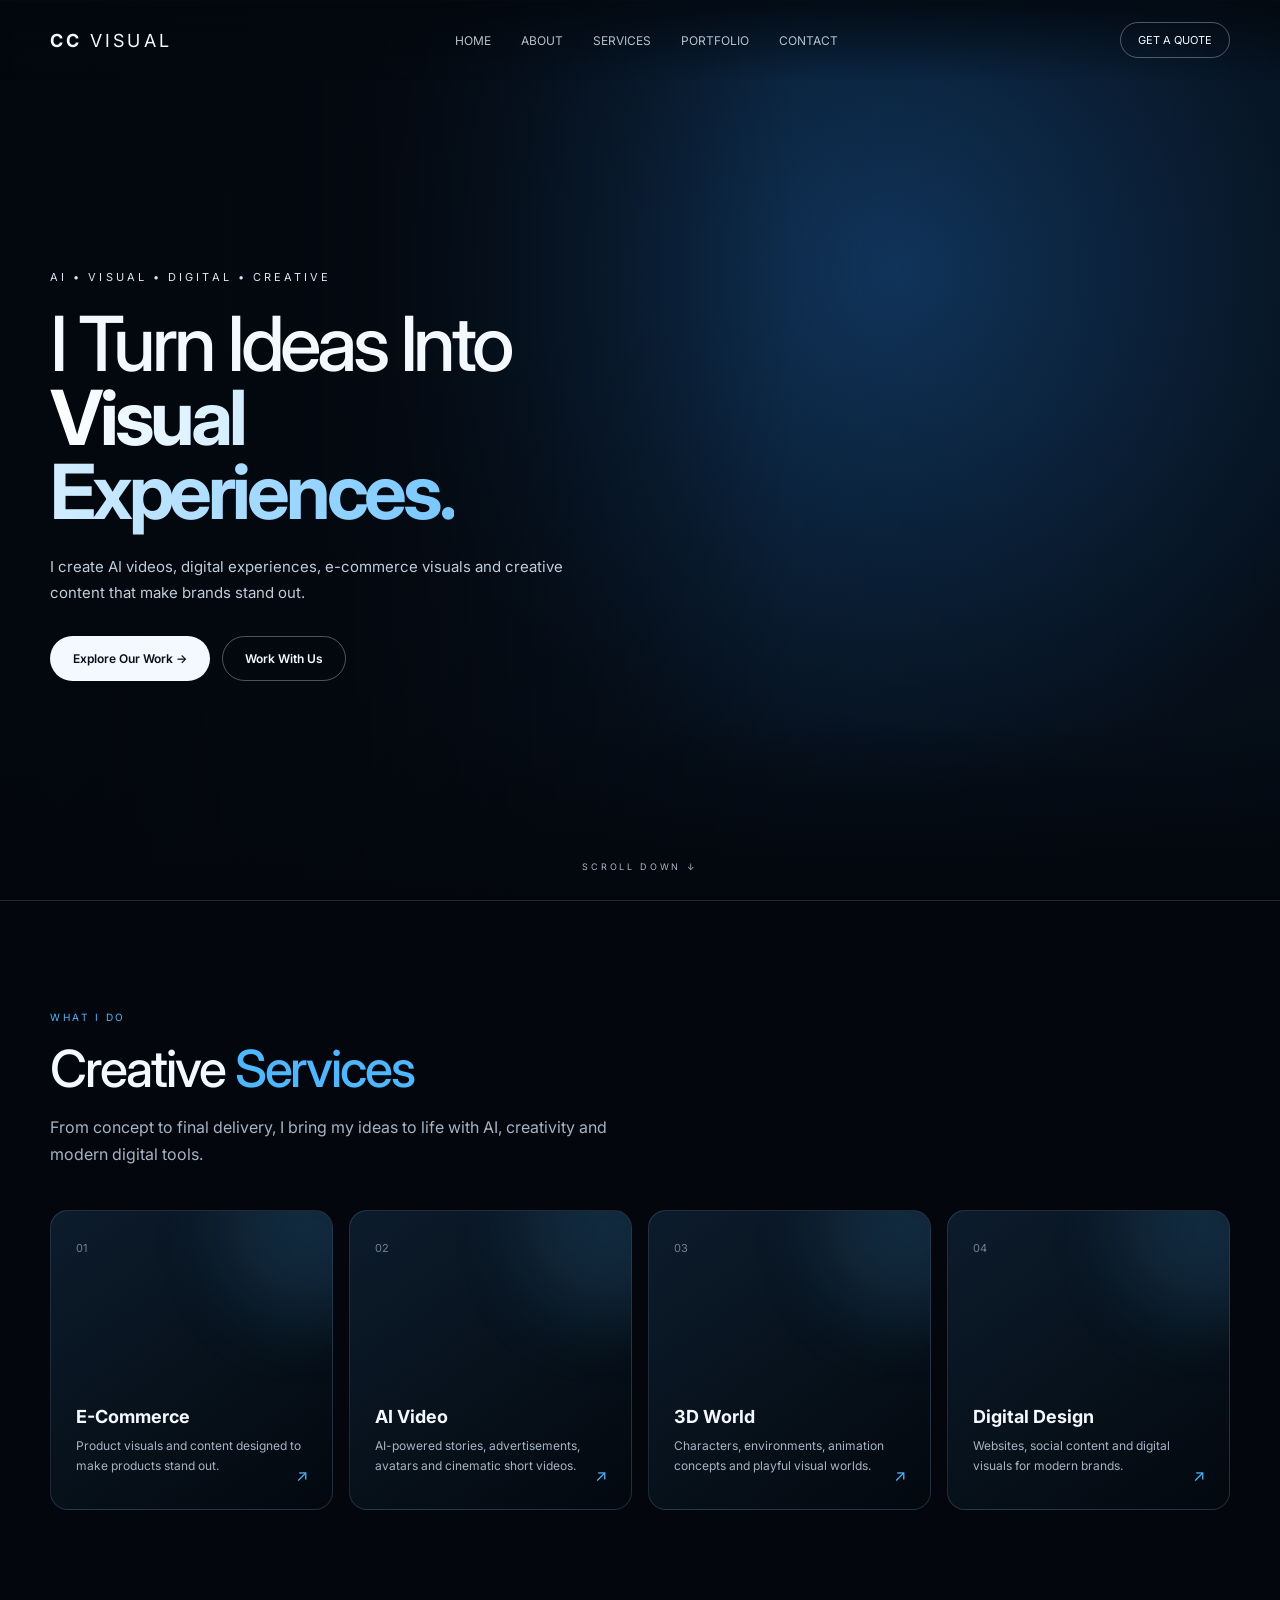
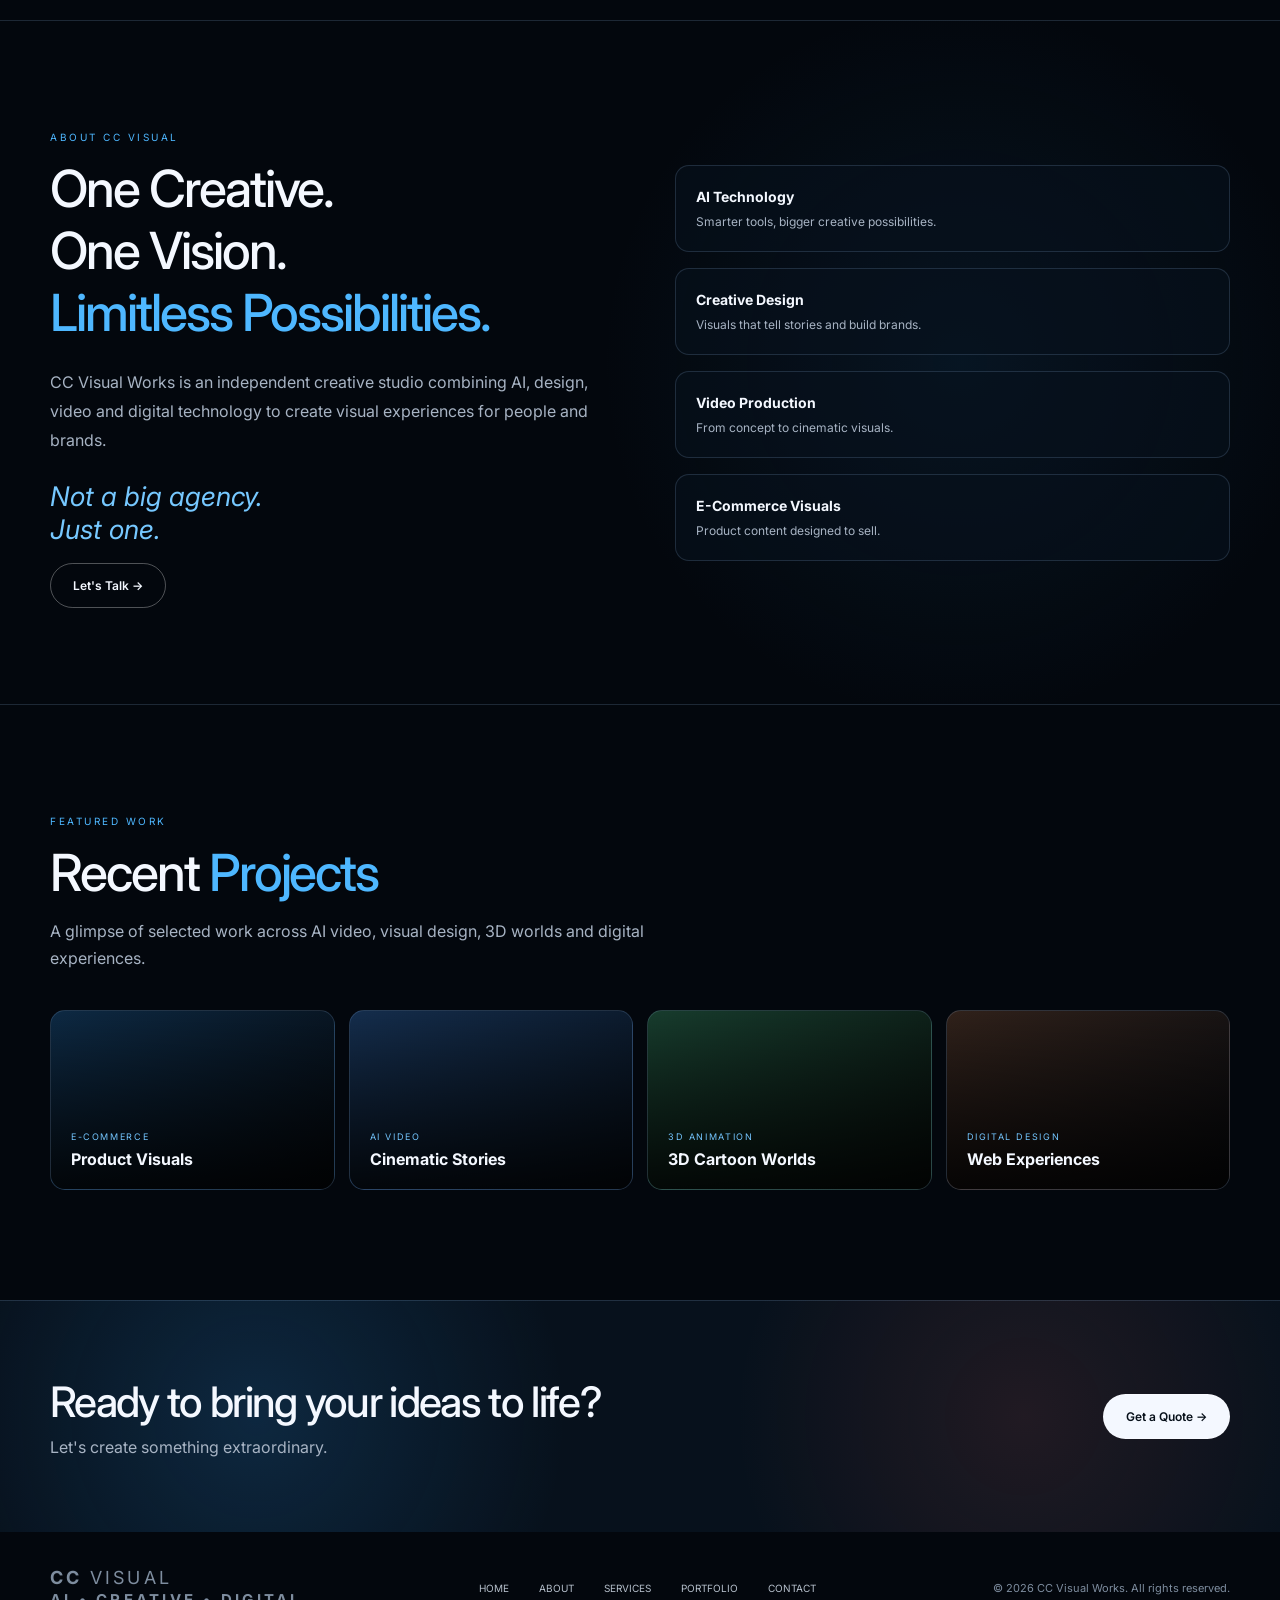
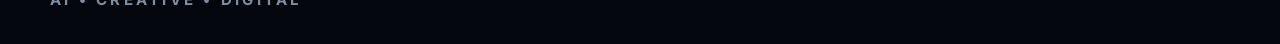
==== commit 0ce1c349: "Add files via upload" ====
--- a/index.html
+++ b/index.html
@@ -1,290 +1,208 @@
 <!DOCTYPE html>
 <html lang="en">
 <head>
-  <meta charset="UTF-8">
-  <meta name="viewport" content="width=device-width, initial-scale=1.0">
-  <title>CC Visual — Creative Digital Studio</title>
-  <meta name="description" content="CC Visual creates powerful digital content, AI-driven solutions and visual designs.">
-  <link rel="preconnect" href="https://fonts.googleapis.com">
-  <link rel="preconnect" href="https://fonts.gstatic.com" crossorigin>
-  <link href="https://fonts.googleapis.com/css2?family=Inter:wght@400;500;600;700;800&display=swap" rel="stylesheet">
-  <style>
-    :root{
-      --bg:#02060d;
-      --panel:#07111e;
-      --panel2:#0a1422;
-      --text:#f5f7ff;
-      --muted:#b7c0d0;
-      --blue:#00a8ff;
-      --cyan:#12d9ff;
-      --pink:#ff3fbd;
-      --red:#ff3347;
-      --line:rgba(40,170,255,.25);
-      --max:1180px;
-    }
-    *{box-sizing:border-box;margin:0;padding:0}
-    html{scroll-behavior:smooth}
-    body{
-      font-family:Inter,Arial,sans-serif;
-      color:var(--text);
-      background:
-        radial-gradient(circle at 8% 18%,rgba(0,105,255,.28),transparent 24%),
-        radial-gradient(circle at 92% 24%,rgba(255,0,35,.22),transparent 25%),
-        radial-gradient(circle at 50% 75%,rgba(0,125,255,.10),transparent 35%),
-        #02060d;
-      line-height:1.6;
-      overflow-x:hidden;
-    }
-    body:before{
-      content:"";
-      position:fixed;inset:0;pointer-events:none;z-index:-1;
-      background:
-        linear-gradient(115deg,transparent 0 38%,rgba(20,120,220,.04) 38.2% 38.5%,transparent 38.7%),
-        linear-gradient(65deg,transparent 0 61%,rgba(255,20,70,.035) 61.2% 61.5%,transparent 61.7%);
-    }
-    a{color:inherit;text-decoration:none}
-    .container{width:min(var(--max),calc(100% - 40px));margin:auto}
-    .neon-line{height:1px;background:linear-gradient(90deg,transparent,var(--blue),var(--pink),var(--red),transparent);box-shadow:0 0 12px rgba(0,190,255,.45)}
-    header{
-      position:fixed;top:0;left:0;right:0;z-index:100;
-      background:rgba(2,6,13,.72);backdrop-filter:blur(14px);
-      border-bottom:1px solid rgba(255,255,255,.06)
-    }
-    nav{height:76px;display:flex;align-items:center;justify-content:space-between;gap:25px}
-    .logo{font-size:28px;font-weight:800;letter-spacing:2px;line-height:.75}
-    .logo span{display:block;font-size:9px;letter-spacing:5px;color:#35cfff;margin-left:5px;margin-top:7px}
-    .logo .c1{color:#19bfff;text-shadow:0 0 12px #008cff}
-    .logo .c2{color:#ff394d;text-shadow:0 0 12px #ff1838}
-    .navlinks{display:flex;gap:32px;font-size:13px;font-weight:600}
-    .navlinks a{opacity:.9;position:relative;padding:28px 0}
-    .navlinks a:hover{color:#35d7ff}
-    .navlinks a.active:after{content:"";position:absolute;left:0;right:0;bottom:15px;height:2px;background:var(--blue);box-shadow:0 0 10px var(--blue)}
-    .socials{display:flex;align-items:center;gap:14px;font-size:12px}
-    .quote,.primary{
-      display:inline-flex;align-items:center;justify-content:center;gap:10px;
-      padding:12px 20px;border-radius:28px;font-size:12px;font-weight:700;
-      border:1px solid rgba(255,255,255,.15);
-      background:linear-gradient(90deg,#008dff,#ff3158);
-      box-shadow:0 0 18px rgba(0,160,255,.22),0 0 20px rgba(255,30,70,.15);
-    }
-    .secondary{
-      display:inline-flex;align-items:center;gap:10px;padding:11px 20px;border-radius:25px;
-      border:1px solid rgba(0,180,255,.7);background:rgba(4,14,27,.65);font-size:12px;font-weight:700;
-    }
-
-    .hero{min-height:720px;padding:155px 0 85px;position:relative;display:flex;align-items:center}
-    .hero:before{
-      content:"CC";
-      position:absolute;inset:70px -5% 0;
-      font-size:clamp(260px,34vw,520px);font-weight:900;letter-spacing:-45px;
-      color:transparent;
-      -webkit-text-stroke:1px rgba(65,120,180,.18);
-      background:linear-gradient(90deg,rgba(0,125,255,.13),rgba(255,0,45,.12));
-      -webkit-background-clip:text;background-clip:text;
-      text-align:center;z-index:-1;filter:drop-shadow(0 0 20px rgba(0,120,255,.08));
-    }
-    .hero-grid{display:grid;grid-template-columns:1.05fr .95fr;align-items:center;gap:30px}
-    .eyebrow{font-size:12px;letter-spacing:4px;color:#18cfff;font-weight:800;margin-bottom:14px}
-    h1{font-size:clamp(45px,6vw,78px);line-height:1.03;letter-spacing:-3px;max-width:720px}
-    .gradient-text{background:linear-gradient(90deg,#00c6ff 0%,#168cff 45%,#ff2e92 76%,#ff3a46);-webkit-background-clip:text;background-clip:text;color:transparent}
-    .hero p{max-width:590px;color:#d1d8e4;margin:22px 0 28px;font-size:14px}
-    .actions{display:flex;gap:14px;flex-wrap:wrap}
-    .hero-mark{display:flex;align-items:center;justify-content:center;min-height:360px;position:relative}
-    .hero-mark .bigcc{
-      font-size:clamp(130px,18vw,250px);font-weight:800;letter-spacing:-28px;line-height:1;
-      color:transparent;
-      -webkit-text-stroke:2px #08a9ff;
-      text-shadow:0 0 8px #00a8ff,0 0 30px rgba(0,120,255,.65);
-      position:relative;left:-12px
-    }
-    .hero-mark .bigcc b{color:transparent;-webkit-text-stroke:2px #ff263e;text-shadow:0 0 8px #ff263e,0 0 30px rgba(255,30,40,.65)}
-    .hero-mark small{position:absolute;bottom:44px;font-size:18px;letter-spacing:12px;color:#f8fbff;text-shadow:0 0 12px #0abaff}
-
-    section{padding:78px 0;position:relative}
-    .section-head{margin-bottom:30px}
-    .kicker{font-size:10px;letter-spacing:3px;color:#11d4ff;font-weight:800;margin-bottom:8px}
-    h2{font-size:34px;line-height:1.15;letter-spacing:-1px}
-    .section-head p{color:var(--muted);font-size:13px;max-width:560px;margin-top:10px}
-
-    .services{border-top:1px solid rgba(255,255,255,.06)}
-    .services-grid{display:grid;grid-template-columns:.8fr 1.8fr;gap:45px;align-items:start}
-    .service-cards{display:grid;grid-template-columns:repeat(3,1fr);gap:14px}
-    .card{
-      background:linear-gradient(135deg,rgba(12,34,58,.88),rgba(9,10,25,.88));
-      border:1px solid rgba(0,153,255,.3);border-radius:9px;padding:22px;min-height:135px;
-      box-shadow:inset 0 0 25px rgba(0,105,255,.04),0 12px 30px rgba(0,0,0,.2);
-      transition:.25s
-    }
-    .card:hover{transform:translateY(-5px);border-color:#16bfff;box-shadow:0 0 24px rgba(0,155,255,.18)}
-    .icon{font-size:25px;margin-bottom:13px;text-shadow:0 0 12px #00c8ff}
-    .card h3{font-size:13px;line-height:1.25}
-    .card p{font-size:10px;color:#aeb8c9;margin-top:6px}
-    .arrow{float:right;color:#ff5ca8;font-size:18px;margin-top:5px}
-
-    .portfolio{border-top:1px solid rgba(255,255,255,.06)}
-    .portfolio-grid{display:grid;grid-template-columns:repeat(4,1fr);gap:14px}
-    .work{
-      min-height:210px;border-radius:10px;overflow:hidden;position:relative;
-      border:1px solid rgba(255,255,255,.12);
-      background:
-        radial-gradient(circle at 30% 35%,rgba(0,173,255,.5),transparent 20%),
-        radial-gradient(circle at 75% 45%,rgba(255,30,60,.5),transparent 23%),
-        linear-gradient(135deg,#09182c,#02050b 75%);
-    }
-    .work:nth-child(2){background:radial-gradient(circle at 70% 35%,rgba(0,150,255,.5),transparent 25%),linear-gradient(135deg,#08172b,#160619)}
-    .work:nth-child(3){background:linear-gradient(135deg,#071527,#071d35 45%,#04070d)}
-    .work:nth-child(4){background:radial-gradient(circle at 50% 25%,rgba(20,190,255,.4),transparent 24%),linear-gradient(135deg,#11142a,#05070e)}
-    .work:before{content:"";position:absolute;width:170px;height:170px;border:1px solid rgba(0,195,255,.5);border-radius:50%;top:22px;left:50%;transform:translateX(-50%);box-shadow:0 0 35px rgba(0,150,255,.15)}
-    .work:nth-child(even):before{border-color:rgba(255,40,90,.45)}
-    .work-content{position:absolute;left:0;right:0;bottom:0;padding:16px;background:linear-gradient(transparent,rgba(0,0,0,.92))}
-    .work-content h3{font-size:12px}
-    .work-content span{float:right;color:#fff}
-
-    .about{border-top:1px solid rgba(255,255,255,.06)}
-    .about-grid{display:grid;grid-template-columns:1fr 1fr;gap:55px;align-items:center}
-    .studio{
-      min-height:330px;border-radius:10px;position:relative;overflow:hidden;
-      background:
-        linear-gradient(120deg,rgba(0,120,255,.24),transparent 45%),
-        linear-gradient(300deg,rgba(255,20,45,.24),transparent 55%),
-        #07101d;
-      border:1px solid rgba(0,170,255,.25);
-    }
-    .studio:before,.studio:after{content:"";position:absolute;background:#08baff;filter:blur(2px);box-shadow:0 0 30px #08baff}
-    .studio:before{width:5px;height:90%;left:20%;top:5%}
-    .studio:after{width:5px;height:90%;right:28%;top:5%;background:#ff334b;box-shadow:0 0 30px #ff334b}
-    .screen{position:absolute;width:42%;height:35%;left:29%;top:28%;border:5px solid #121b28;border-radius:5px;background:linear-gradient(135deg,#032e55,#03111f);box-shadow:0 15px 40px #000}
-    .screen:after{content:"CC";font-size:50px;font-weight:800;color:#fff;position:absolute;left:50%;top:50%;transform:translate(-50%,-50%);text-shadow:0 0 18px #08baff}
-    .about-text p{color:#aeb8c9;font-size:13px;margin:14px 0 25px}
-    .features{display:grid;grid-template-columns:repeat(4,1fr);gap:14px;margin-bottom:25px}
-    .feature{font-size:10px;color:#dfe7f2}.feature strong{display:block;font-size:11px;color:#fff;margin-top:6px}
-
-    .contact{border-top:1px solid rgba(255,255,255,.06);padding-bottom:55px}
-    .contact-box{display:grid;grid-template-columns:1.2fr 1.8fr;gap:30px;align-items:center}
-    .contact-items{display:grid;grid-template-columns:repeat(3,1fr);gap:12px}
-    .contact-item{border-left:1px solid rgba(0,180,255,.25);padding-left:20px}
-    .contact-item b{display:block;font-size:11px}.contact-item span{font-size:10px;color:#aeb8c9}
-
-    footer{border-top:1px solid rgba(255,255,255,.09);padding:25px 0 35px}
-    .footer-row{display:flex;align-items:center;justify-content:space-between;gap:20px}
-    .footer-nav{display:flex;gap:25px;font-size:10px;color:#d7dce6}
-    .copyright{font-size:9px;color:#8f98a7}
-
-    @media(max-width:900px){
-      .navlinks{display:none}.socials{margin-left:auto}
-      .hero{padding-top:125px}.hero-grid,.services-grid,.about-grid,.contact-box{grid-template-columns:1fr}
-      .hero-mark{min-height:230px}.service-cards{grid-template-columns:repeat(2,1fr)}
-      .portfolio-grid{grid-template-columns:repeat(2,1fr)}
-    }
-    @media(max-width:560px){
-      .container{width:min(var(--max),calc(100% - 26px))}
-      .quote{padding:10px 14px}.socials{gap:8px}.socials span{display:none}
-      .hero{min-height:auto;padding-bottom:55px}.hero:before{font-size:190px}
-      h1{font-size:43px;letter-spacing:-2px}.hero-mark{min-height:190px}
-      .hero-mark .bigcc{font-size:125px}.hero-mark small{font-size:11px;letter-spacing:8px;bottom:20px}
-      section{padding:58px 0}.service-cards,.portfolio-grid{grid-template-columns:1fr}
-      .features{grid-template-columns:repeat(2,1fr)}
-      .contact-items{grid-template-columns:1fr}.footer-row{flex-direction:column}
-    }
-  </style>
+<meta charset="UTF-8">
+<meta name="viewport" content="width=device-width, initial-scale=1.0">
+<meta name="description" content="CC Visual — AI, creative and digital visual experiences.">
+<title>CC Visual — Creative Digital Studio</title>
+<style>
+@import url('https://fonts.googleapis.com/css2?family=Inter:wght@400;500;600;700&display=swap');
+
+:root{
+  --bg:#03070d; --panel:#07111c; --text:#f4f8ff; --muted:#a7b3c3;
+  --blue:#4eb7ff; --line:rgba(150,190,230,.18);
+}
+*{box-sizing:border-box;margin:0;padding:0}
+html{scroll-behavior:smooth}
+body{font-family:Inter,Arial,sans-serif;background:var(--bg);color:var(--text);overflow-x:hidden}
+a{text-decoration:none;color:inherit}
+.container{width:min(1180px,calc(100% - 48px));margin:auto}
+header{position:fixed;z-index:20;top:0;left:0;right:0;padding:22px 0;background:linear-gradient(180deg,rgba(2,7,13,.82),rgba(2,7,13,0));backdrop-filter:blur(5px)}
+.nav{display:flex;align-items:center;justify-content:space-between}
+.logo{font-weight:700;letter-spacing:.18em;font-size:18px}
+.logo span{font-weight:400}
+nav{display:flex;gap:30px;font-size:12px;color:#dce7f4}
+nav a{opacity:.82;transition:.25s}
+nav a:hover{opacity:1;color:var(--blue)}
+.nav-cta{border:1px solid rgba(255,255,255,.3);padding:10px 17px;border-radius:30px;font-size:11px}
+
+.hero{
+  min-height:100vh;display:flex;align-items:center;position:relative;overflow:hidden;
+  background:
+    linear-gradient(90deg,rgba(3,7,13,.93) 0%,rgba(3,7,13,.75) 28%,rgba(3,7,13,.12) 62%,rgba(3,7,13,.22) 100%),
+    url("assets/hero.png") right center/auto 100% no-repeat,
+    radial-gradient(circle at 70% 30%,#123b66 0,#06101c 48%,#03070d 100%);
+}
+.hero:after{content:"";position:absolute;inset:auto 0 0;height:180px;background:linear-gradient(transparent,var(--bg));pointer-events:none}
+.hero-content{position:relative;z-index:2;width:570px;padding-top:50px}
+.eyebrow{font-size:11px;letter-spacing:.28em;color:#dce8f5;margin-bottom:22px}
+h1{font-size:clamp(44px,6vw,76px);line-height:.98;letter-spacing:-.055em;font-weight:500}
+h1 strong{font-weight:700;background:linear-gradient(90deg,#fff,#77c7ff);-webkit-background-clip:text;color:transparent}
+.hero p{margin:25px 0 30px;max-width:520px;color:#c0ccda;line-height:1.75;font-size:15px}
+.buttons{display:flex;gap:12px;flex-wrap:wrap}
+.btn{padding:14px 22px;border-radius:30px;font-size:12px;font-weight:600;border:1px solid rgba(255,255,255,.3);transition:.3s}
+.btn.primary{background:#f4f8ff;color:#07101a}
+.btn:hover{transform:translateY(-2px);box-shadow:0 10px 30px rgba(78,183,255,.18)}
+.scroll{position:absolute;bottom:28px;left:50%;transform:translateX(-50%);font-size:9px;letter-spacing:.3em;color:#aab7c7;z-index:3}
+
+section{padding:110px 0;border-top:1px solid var(--line)}
+.section-kicker{font-size:10px;letter-spacing:.25em;color:var(--blue);margin-bottom:14px}
+h2{font-size:clamp(34px,4vw,54px);letter-spacing:-.04em;font-weight:500}
+h2 span{color:var(--blue)}
+.section-intro{color:var(--muted);max-width:600px;line-height:1.7;margin-top:15px}
+
+.cards{display:grid;grid-template-columns:repeat(4,1fr);gap:16px;margin-top:42px}
+.card{min-height:300px;border:1px solid var(--line);border-radius:18px;padding:25px;position:relative;overflow:hidden;background:linear-gradient(145deg,rgba(16,34,53,.78),rgba(3,9,15,.9));transition:.35s}
+.card:before{content:"";position:absolute;width:180px;height:180px;border-radius:50%;background:rgba(78,183,255,.13);filter:blur(35px);right:-70px;top:-70px}
+.card:hover{transform:translateY(-6px);border-color:rgba(78,183,255,.5)}
+.num{font-size:11px;color:#6f8195}
+.card h3{font-size:18px;margin-top:150px;margin-bottom:9px}
+.card p{font-size:12px;color:var(--muted);line-height:1.6}
+.arrow{position:absolute;bottom:24px;right:24px;color:var(--blue)}
+
+.about{background:radial-gradient(circle at 75% 50%,rgba(24,83,130,.18),transparent 35%)}
+.about-grid{display:grid;grid-template-columns:1fr 1fr;gap:70px;align-items:center}
+.about-copy h2{max-width:560px}
+.about-copy p{margin:25px 0;color:var(--muted);line-height:1.8;max-width:560px}
+.signature{font-size:27px;font-style:italic;color:#76c8ff;margin:20px 0 28px}
+.features{display:grid;gap:16px}
+.feature{padding:20px;border:1px solid var(--line);border-radius:14px;background:rgba(8,18,29,.6)}
+.feature b{font-size:14px}.feature p{font-size:12px;color:var(--muted);margin-top:7px;line-height:1.5}
+
+.work-grid{display:grid;grid-template-columns:repeat(4,1fr);gap:14px;margin-top:38px}
+.work{height:180px;border-radius:15px;border:1px solid var(--line);padding:20px;display:flex;flex-direction:column;justify-content:flex-end;overflow:hidden;position:relative;background:linear-gradient(135deg,#0d2943,#050a10)}
+.work:nth-child(2){background:linear-gradient(135deg,#142d4c,#07101b)}
+.work:nth-child(3){background:linear-gradient(135deg,#173c2d,#08100d)}
+.work:nth-child(4){background:linear-gradient(135deg,#30211a,#090b0f)}
+.work:after{content:"";position:absolute;inset:0;background:linear-gradient(transparent,rgba(0,0,0,.8))}
+.work>*{position:relative;z-index:1}
+.work small{color:#74c6ff;font-size:9px;letter-spacing:.18em}
+.work h3{margin-top:7px;font-size:16px}
+
+.cta{padding:75px 0;background:
+ radial-gradient(circle at 20% 50%,rgba(35,120,190,.22),transparent 30%),
+ radial-gradient(circle at 80% 50%,rgba(220,90,80,.12),transparent 28%),
+ #07111c}
+.cta-inner{display:flex;align-items:center;justify-content:space-between;gap:30px}
+.cta h2{font-size:42px}.cta p{color:var(--muted);margin-top:10px}
+
+footer{padding:35px 0;color:#7e8d9f;font-size:11px}
+.footer{display:flex;justify-content:space-between;align-items:center;gap:20px}
+.footer nav{font-size:10px}
+.social{display:flex;gap:15px}
+
+@media(max-width:900px){
+  nav{display:none}.cards,.work-grid{grid-template-columns:repeat(2,1fr)}
+  .hero{background-position:68% center}
+  .hero-content{width:min(600px,100%);padding-top:90px}
+  .hero:before{content:"";position:absolute;inset:0;background:linear-gradient(90deg,rgba(3,7,13,.9),rgba(3,7,13,.55));z-index:1}
+  .about-grid{grid-template-columns:1fr}
+}
+@media(max-width:600px){
+  .container{width:min(100% - 32px,1180px)}
+  header{padding:17px 0}
+  .nav-cta{padding:8px 13px}
+  .hero{min-height:92vh;background-position:72% center}
+  .hero-content{padding-top:65px}
+  h1{font-size:46px}
+  .hero p{font-size:13px}
+  .cards,.work-grid{grid-template-columns:1fr}
+  .card{min-height:250px}.card h3{margin-top:115px}
+  section{padding:75px 0}
+  .cta-inner,.footer{flex-direction:column;align-items:flex-start}
+  .cta h2{font-size:34px}
+}
+</style>
 </head>
 <body>
+
 <header>
-  <div class="container">
+  <div class="container nav">
+    <a class="logo" href="#home">CC <span>VISUAL</span></a>
     <nav>
-      <a href="#home" class="logo"><span><i class="c1">C</i><i class="c2">C</i></span><span>V I S U A L</span></a>
-      <div class="navlinks">
-        <a class="active" href="#home">Home</a><a href="#services">Services</a><a href="#portfolio">Portfolio</a><a href="#about">About</a><a href="#contact">Contact</a>
-      </div>
-      <div class="socials"><span>▶</span><span>◎</span><span>♪</span><span>◔</span><a class="quote" href="#contact">Get a Quote</a></div>
+      <a href="#home">HOME</a><a href="#about">ABOUT</a><a href="#services">SERVICES</a>
+      <a href="#portfolio">PORTFOLIO</a><a href="#contact">CONTACT</a>
     </nav>
+    <a class="nav-cta" href="mailto:hello@ccvisual.my">GET A QUOTE</a>
   </div>
 </header>
 
 <main>
 <section class="hero" id="home">
-  <div class="container hero-grid">
-    <div>
-      <div class="eyebrow">IDEAS → VISUALS → IMPACT</div>
-      <h1>Creative Solutions<br>for a <span class="gradient-text">Digital World</span></h1>
-      <p>CC Visual creates powerful digital content, AI-driven solutions and stunning visual designs to help your brand stand out.</p>
-      <div class="actions"><a class="primary" href="#services">Explore Our Services →</a><a class="secondary" href="#portfolio">View Portfolio →</a></div>
-    </div>
-    <div class="hero-mark"><div class="bigcc">C<b>C</b></div><small>V I S U A L</small></div>
-  </div>
-</section>
-<div class="neon-line"></div>
-
-<section class="services" id="services">
-  <div class="container services-grid">
-    <div class="section-head">
-      <div class="kicker">OUR SERVICES</div><h2>What We Do</h2>
-      <p>From concept to final delivery, we provide creative and digital solutions to bring your ideas to life.</p>
-      <br><a class="secondary" href="#contact">All Services →</a>
-    </div>
-    <div class="service-cards">
-      <div class="card"><div class="icon">▶</div><h3>Video & Audio<br>Content Editing</h3><span class="arrow">→</span></div>
-      <div class="card"><div class="icon">▣</div><h3>AI Creative<br>Solutions</h3><span class="arrow">→</span></div>
-      <div class="card"><div class="icon">◉</div><h3>Visual Design</h3><span class="arrow">→</span></div>
-      <div class="card"><div class="icon">&lt;/&gt;</div><h3>Website Design<br>& Development</h3><span class="arrow">→</span></div>
-      <div class="card"><div class="icon">♧</div><h3>Social Media<br>Content</h3><span class="arrow">→</span></div>
-      <div class="card"><div class="icon">▱</div><h3>E-commerce<br>Support</h3><span class="arrow">→</span></div>
-    </div>
-  </div>
-</section>
-
-<section class="portfolio" id="portfolio">
   <div class="container">
-    <div class="section-head"><div class="kicker">FEATURED WORK</div><h2>Our Portfolio</h2><p>A selection of creative projects showcasing creativity, innovation and results.</p></div>
-    <div class="portfolio-grid">
-      <div class="work"><div class="work-content"><h3>AI Video Production <span>→</span></h3></div></div>
-      <div class="work"><div class="work-content"><h3>Visual Design <span>→</span></h3></div></div>
-      <div class="work"><div class="work-content"><h3>Website Design <span>→</span></h3></div></div>
-      <div class="work"><div class="work-content"><h3>Social Media Content <span>→</span></h3></div></div>
-    </div>
-    <br><a class="secondary" href="#contact">View Full Portfolio →</a>
+    <div class="hero-content">
+      <div class="eyebrow">AI • VISUAL • DIGITAL • CREATIVE</div>
+      <h1>I Turn Ideas Into <strong>Visual Experiences.</strong></h1>
+      <p>I create AI videos, digital experiences, e-commerce visuals and creative content that make brands stand out.</p>
+      <div class="buttons">
+        <a class="btn primary" href="#portfolio">Explore Our Work →</a>
+        <a class="btn" href="#contact">Work With Us</a>
+      </div>
+    </div>
+  </div>
+  <div class="scroll">SCROLL DOWN ↓</div>
+</section>
+
+<section id="services">
+  <div class="container">
+    <div class="section-kicker">WHAT I DO</div>
+    <h2>Creative <span>Services</span></h2>
+    <p class="section-intro">From concept to final delivery, I bring my ideas to life with AI, creativity and modern digital tools.</p>
+    <div class="cards">
+      <article class="card"><span class="num">01</span><h3>E-Commerce</h3><p>Product visuals and content designed to make products stand out.</p><span class="arrow">↗</span></article>
+      <article class="card"><span class="num">02</span><h3>AI Video</h3><p>AI-powered stories, advertisements, avatars and cinematic short videos.</p><span class="arrow">↗</span></article>
+      <article class="card"><span class="num">03</span><h3>3D World</h3><p>Characters, environments, animation concepts and playful visual worlds.</p><span class="arrow">↗</span></article>
+      <article class="card"><span class="num">04</span><h3>Digital Design</h3><p>Websites, social content and digital visuals for modern brands.</p><span class="arrow">↗</span></article>
+    </div>
   </div>
 </section>
 
 <section class="about" id="about">
   <div class="container about-grid">
-    <div class="studio"><div class="screen"></div></div>
-    <div class="about-text">
-      <div class="kicker">ABOUT CC VISUAL</div><h2>Turning Ideas Into<br>Visual Experiences</h2>
-      <p>CC Visual is a creative digital studio focused on video, audio, AI, design and website solutions. We help brands and creators turn their ideas into powerful visual experiences.</p>
-      <div class="features">
-        <div class="feature">💡<strong>Creative Thinking</strong></div>
-        <div class="feature">▣<strong>AI Powered Solutions</strong></div>
-        <div class="feature">▶<strong>Fast Delivery</strong></div>
-        <div class="feature">♧<strong>Client Satisfaction</strong></div>
-      </div>
-      <a class="secondary" href="#contact">Learn More →</a>
-    </div>
-  </div>
-</section>
-
-<section class="contact" id="contact">
-  <div class="container contact-box">
-    <div>
-      <div class="kicker">LET'S WORK TOGETHER</div><h2>Got a Project in Mind?</h2>
-      <p style="color:#aeb8c9;font-size:12px;margin:10px 0 20px">Let's create something amazing. Get in touch and tell us about your ideas — we'd love to hear from you.</p>
-      <a class="primary" href="mailto:hello@ccvisual.my">Get a Quote →</a>
-    </div>
-    <div class="contact-items">
-      <div class="contact-item"><b>WhatsApp</b><span>+00 12 346 6789</span></div>
-      <div class="contact-item"><b>Email</b><span>hello@ccvisual.my</span></div>
-      <div class="contact-item"><b>YouTube</b><span>@ccvisual</span></div>
-    </div>
+    <div class="about-copy">
+      <div class="section-kicker">ABOUT CC VISUAL</div>
+      <h2>One Creative.<br>One Vision.<br><span>Limitless Possibilities.</span></h2>
+      <p>CC Visual Works is an independent creative studio combining AI, design, video and digital technology to create visual experiences for people and brands.</p>
+      <div class="signature">Not a big agency.<br>Just one.</div>
+      <a class="btn" href="mailto:hello@ccvisual.my">Let's Talk →</a>
+    </div>
+    <div class="features">
+      <div class="feature"><b>AI Technology</b><p>Smarter tools, bigger creative possibilities.</p></div>
+      <div class="feature"><b>Creative Design</b><p>Visuals that tell stories and build brands.</p></div>
+      <div class="feature"><b>Video Production</b><p>From concept to cinematic visuals.</p></div>
+      <div class="feature"><b>E-Commerce Visuals</b><p>Product content designed to sell.</p></div>
+    </div>
+  </div>
+</section>
+
+<section id="portfolio">
+  <div class="container">
+    <div class="section-kicker">FEATURED WORK</div>
+    <h2>Recent <span>Projects</span></h2>
+    <p class="section-intro">A glimpse of selected work across AI video, visual design, 3D worlds and digital experiences.</p>
+    <div class="work-grid">
+      <article class="work"><small>E-COMMERCE</small><h3>Product Visuals</h3></article>
+      <article class="work"><small>AI VIDEO</small><h3>Cinematic Stories</h3></article>
+      <article class="work"><small>3D ANIMATION</small><h3>3D Cartoon Worlds</h3></article>
+      <article class="work"><small>DIGITAL DESIGN</small><h3>Web Experiences</h3></article>
+    </div>
+  </div>
+</section>
+
+<section class="cta" id="contact">
+  <div class="container cta-inner">
+    <div><h2>Ready to bring your ideas to life?</h2><p>Let's create something extraordinary.</p></div>
+    <a class="btn primary" href="mailto:hello@ccvisual.my">Get a Quote →</a>
   </div>
 </section>
 </main>
 
 <footer>
-  <div class="container footer-row">
-    <a href="#home" class="logo"><span><i class="c1">C</i><i class="c2">C</i></span><span>V I S U A L</span></a>
-    <div class="footer-nav"><a href="#home">Home</a><a href="#services">Services</a><a href="#portfolio">Portfolio</a><a href="#about">About</a><a href="#contact">Contact</a></div>
-    <div class="copyright">© 2026 CC Visual. All rights reserved.</div>
+  <div class="container footer">
+    <div class="logo">CC <span>VISUAL</span><br><small>AI • CREATIVE • DIGITAL</small></div>
+    <nav><a href="#home">HOME</a><a href="#about">ABOUT</a><a href="#services">SERVICES</a><a href="#portfolio">PORTFOLIO</a><a href="#contact">CONTACT</a></nav>
+    <div>© 2026 CC Visual Works. All rights reserved.</div>
   </div>
 </footer>
 </body>
-</html>
+</html>
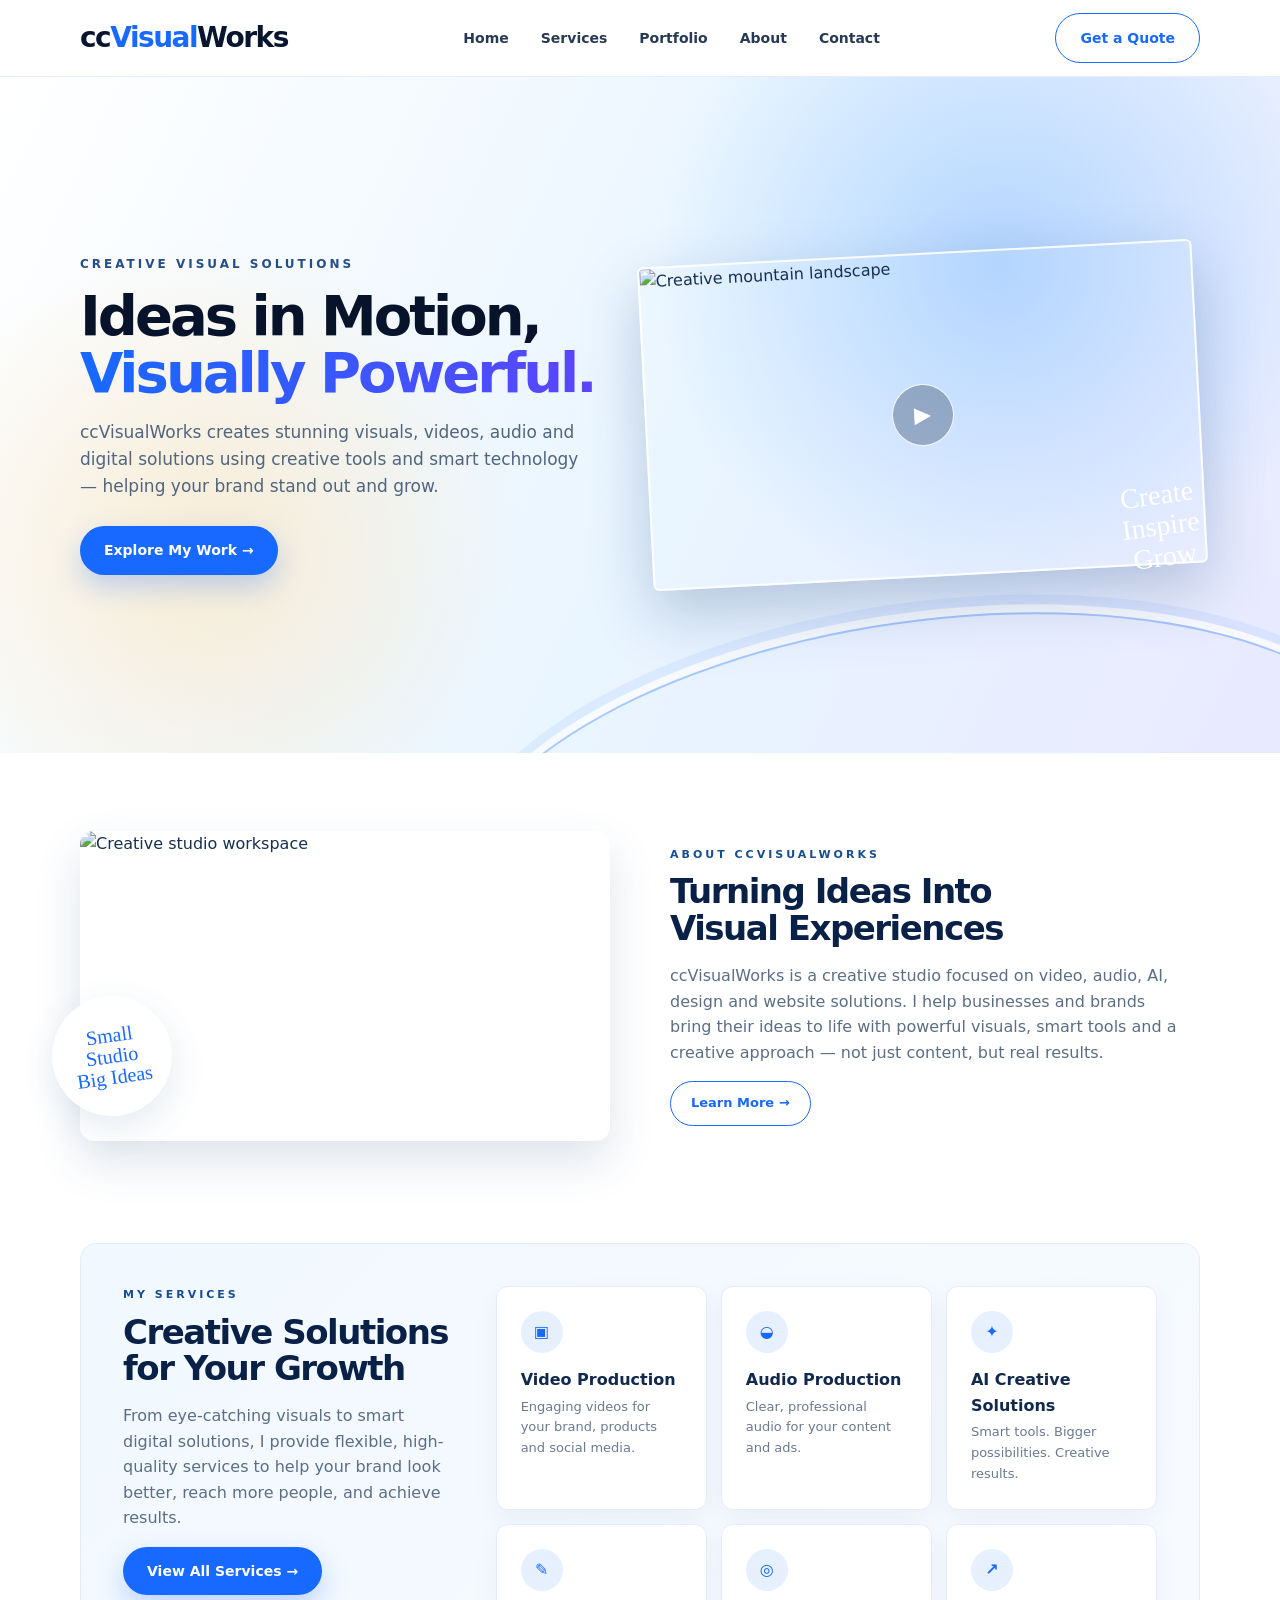
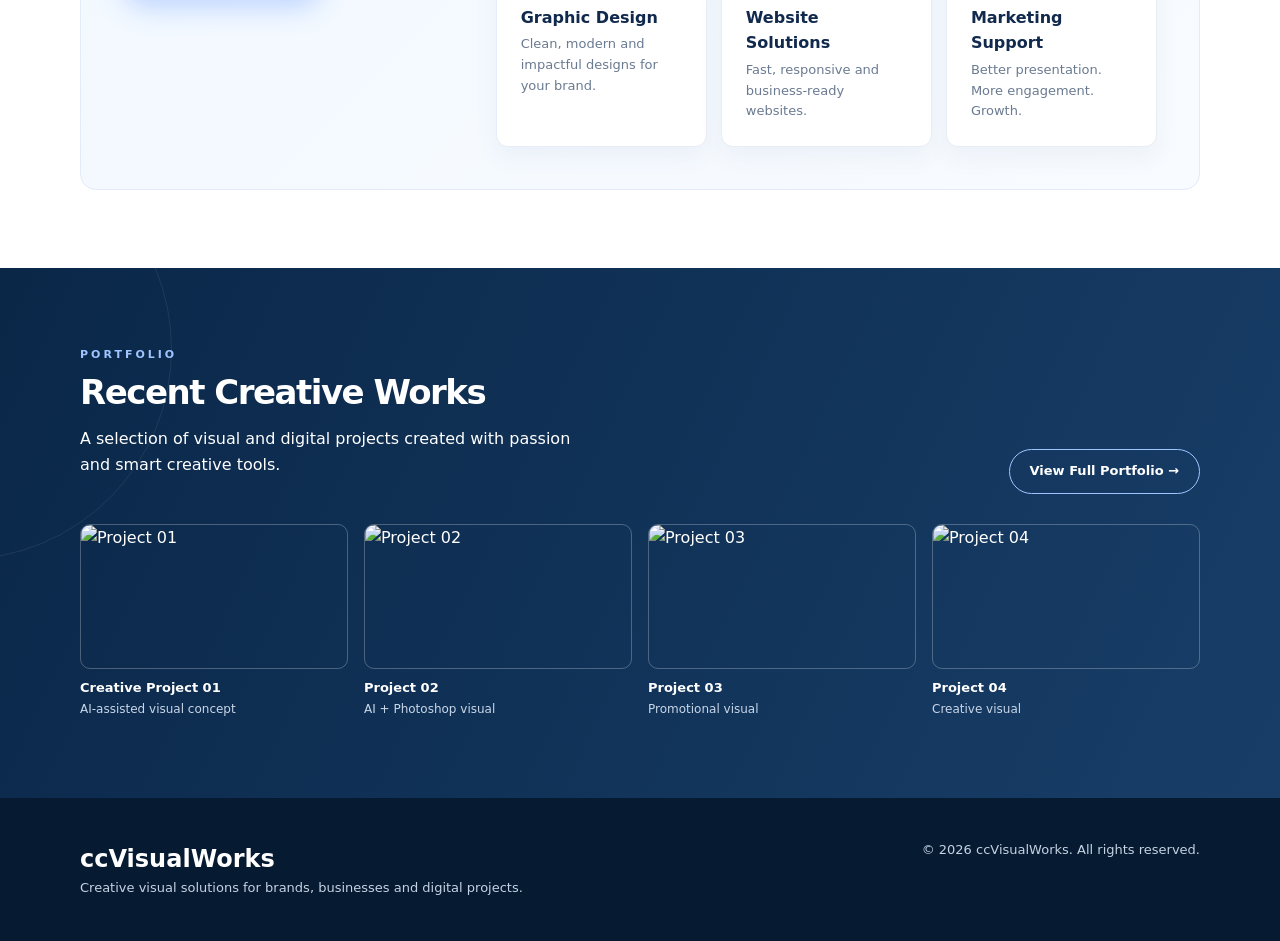
==== commit d68a73c0: "Add files via upload" ====
--- a/index.html
+++ b/index.html
@@ -1,208 +1,66 @@
-<!DOCTYPE html>
-<html lang="en">
-<head>
-<meta charset="UTF-8">
-<meta name="viewport" content="width=device-width, initial-scale=1.0">
-<meta name="description" content="CC Visual — AI, creative and digital visual experiences.">
-<title>CC Visual — Creative Digital Studio</title>
-<style>
-@import url('https://fonts.googleapis.com/css2?family=Inter:wght@400;500;600;700&display=swap');
-
-:root{
-  --bg:#03070d; --panel:#07111c; --text:#f4f8ff; --muted:#a7b3c3;
-  --blue:#4eb7ff; --line:rgba(150,190,230,.18);
-}
-*{box-sizing:border-box;margin:0;padding:0}
-html{scroll-behavior:smooth}
-body{font-family:Inter,Arial,sans-serif;background:var(--bg);color:var(--text);overflow-x:hidden}
-a{text-decoration:none;color:inherit}
-.container{width:min(1180px,calc(100% - 48px));margin:auto}
-header{position:fixed;z-index:20;top:0;left:0;right:0;padding:22px 0;background:linear-gradient(180deg,rgba(2,7,13,.82),rgba(2,7,13,0));backdrop-filter:blur(5px)}
-.nav{display:flex;align-items:center;justify-content:space-between}
-.logo{font-weight:700;letter-spacing:.18em;font-size:18px}
-.logo span{font-weight:400}
-nav{display:flex;gap:30px;font-size:12px;color:#dce7f4}
-nav a{opacity:.82;transition:.25s}
-nav a:hover{opacity:1;color:var(--blue)}
-.nav-cta{border:1px solid rgba(255,255,255,.3);padding:10px 17px;border-radius:30px;font-size:11px}
-
-.hero{
-  min-height:100vh;display:flex;align-items:center;position:relative;overflow:hidden;
-  background:
-    linear-gradient(90deg,rgba(3,7,13,.93) 0%,rgba(3,7,13,.75) 28%,rgba(3,7,13,.12) 62%,rgba(3,7,13,.22) 100%),
-    url("assets/hero.png") right center/auto 100% no-repeat,
-    radial-gradient(circle at 70% 30%,#123b66 0,#06101c 48%,#03070d 100%);
-}
-.hero:after{content:"";position:absolute;inset:auto 0 0;height:180px;background:linear-gradient(transparent,var(--bg));pointer-events:none}
-.hero-content{position:relative;z-index:2;width:570px;padding-top:50px}
-.eyebrow{font-size:11px;letter-spacing:.28em;color:#dce8f5;margin-bottom:22px}
-h1{font-size:clamp(44px,6vw,76px);line-height:.98;letter-spacing:-.055em;font-weight:500}
-h1 strong{font-weight:700;background:linear-gradient(90deg,#fff,#77c7ff);-webkit-background-clip:text;color:transparent}
-.hero p{margin:25px 0 30px;max-width:520px;color:#c0ccda;line-height:1.75;font-size:15px}
-.buttons{display:flex;gap:12px;flex-wrap:wrap}
-.btn{padding:14px 22px;border-radius:30px;font-size:12px;font-weight:600;border:1px solid rgba(255,255,255,.3);transition:.3s}
-.btn.primary{background:#f4f8ff;color:#07101a}
-.btn:hover{transform:translateY(-2px);box-shadow:0 10px 30px rgba(78,183,255,.18)}
-.scroll{position:absolute;bottom:28px;left:50%;transform:translateX(-50%);font-size:9px;letter-spacing:.3em;color:#aab7c7;z-index:3}
-
-section{padding:110px 0;border-top:1px solid var(--line)}
-.section-kicker{font-size:10px;letter-spacing:.25em;color:var(--blue);margin-bottom:14px}
-h2{font-size:clamp(34px,4vw,54px);letter-spacing:-.04em;font-weight:500}
-h2 span{color:var(--blue)}
-.section-intro{color:var(--muted);max-width:600px;line-height:1.7;margin-top:15px}
-
-.cards{display:grid;grid-template-columns:repeat(4,1fr);gap:16px;margin-top:42px}
-.card{min-height:300px;border:1px solid var(--line);border-radius:18px;padding:25px;position:relative;overflow:hidden;background:linear-gradient(145deg,rgba(16,34,53,.78),rgba(3,9,15,.9));transition:.35s}
-.card:before{content:"";position:absolute;width:180px;height:180px;border-radius:50%;background:rgba(78,183,255,.13);filter:blur(35px);right:-70px;top:-70px}
-.card:hover{transform:translateY(-6px);border-color:rgba(78,183,255,.5)}
-.num{font-size:11px;color:#6f8195}
-.card h3{font-size:18px;margin-top:150px;margin-bottom:9px}
-.card p{font-size:12px;color:var(--muted);line-height:1.6}
-.arrow{position:absolute;bottom:24px;right:24px;color:var(--blue)}
-
-.about{background:radial-gradient(circle at 75% 50%,rgba(24,83,130,.18),transparent 35%)}
-.about-grid{display:grid;grid-template-columns:1fr 1fr;gap:70px;align-items:center}
-.about-copy h2{max-width:560px}
-.about-copy p{margin:25px 0;color:var(--muted);line-height:1.8;max-width:560px}
-.signature{font-size:27px;font-style:italic;color:#76c8ff;margin:20px 0 28px}
-.features{display:grid;gap:16px}
-.feature{padding:20px;border:1px solid var(--line);border-radius:14px;background:rgba(8,18,29,.6)}
-.feature b{font-size:14px}.feature p{font-size:12px;color:var(--muted);margin-top:7px;line-height:1.5}
-
-.work-grid{display:grid;grid-template-columns:repeat(4,1fr);gap:14px;margin-top:38px}
-.work{height:180px;border-radius:15px;border:1px solid var(--line);padding:20px;display:flex;flex-direction:column;justify-content:flex-end;overflow:hidden;position:relative;background:linear-gradient(135deg,#0d2943,#050a10)}
-.work:nth-child(2){background:linear-gradient(135deg,#142d4c,#07101b)}
-.work:nth-child(3){background:linear-gradient(135deg,#173c2d,#08100d)}
-.work:nth-child(4){background:linear-gradient(135deg,#30211a,#090b0f)}
-.work:after{content:"";position:absolute;inset:0;background:linear-gradient(transparent,rgba(0,0,0,.8))}
-.work>*{position:relative;z-index:1}
-.work small{color:#74c6ff;font-size:9px;letter-spacing:.18em}
-.work h3{margin-top:7px;font-size:16px}
-
-.cta{padding:75px 0;background:
- radial-gradient(circle at 20% 50%,rgba(35,120,190,.22),transparent 30%),
- radial-gradient(circle at 80% 50%,rgba(220,90,80,.12),transparent 28%),
- #07111c}
-.cta-inner{display:flex;align-items:center;justify-content:space-between;gap:30px}
-.cta h2{font-size:42px}.cta p{color:var(--muted);margin-top:10px}
-
-footer{padding:35px 0;color:#7e8d9f;font-size:11px}
-.footer{display:flex;justify-content:space-between;align-items:center;gap:20px}
-.footer nav{font-size:10px}
-.social{display:flex;gap:15px}
-
-@media(max-width:900px){
-  nav{display:none}.cards,.work-grid{grid-template-columns:repeat(2,1fr)}
-  .hero{background-position:68% center}
-  .hero-content{width:min(600px,100%);padding-top:90px}
-  .hero:before{content:"";position:absolute;inset:0;background:linear-gradient(90deg,rgba(3,7,13,.9),rgba(3,7,13,.55));z-index:1}
-  .about-grid{grid-template-columns:1fr}
-}
-@media(max-width:600px){
-  .container{width:min(100% - 32px,1180px)}
-  header{padding:17px 0}
-  .nav-cta{padding:8px 13px}
-  .hero{min-height:92vh;background-position:72% center}
-  .hero-content{padding-top:65px}
-  h1{font-size:46px}
-  .hero p{font-size:13px}
-  .cards,.work-grid{grid-template-columns:1fr}
-  .card{min-height:250px}.card h3{margin-top:115px}
-  section{padding:75px 0}
-  .cta-inner,.footer{flex-direction:column;align-items:flex-start}
-  .cta h2{font-size:34px}
-}
-</style>
-</head>
-<body>
-
-<header>
-  <div class="container nav">
-    <a class="logo" href="#home">CC <span>VISUAL</span></a>
-    <nav>
-      <a href="#home">HOME</a><a href="#about">ABOUT</a><a href="#services">SERVICES</a>
-      <a href="#portfolio">PORTFOLIO</a><a href="#contact">CONTACT</a>
-    </nav>
-    <a class="nav-cta" href="mailto:hello@ccvisual.my">GET A QUOTE</a>
-  </div>
-</header>
+<!doctype html>
+<html lang="en"><head><meta charset="utf-8"><meta name="viewport" content="width=device-width,initial-scale=1">
+<title>Home | ccVisualWorks</title><meta name="description" content="ccVisualWorks creative visual solutions">
+<link rel="stylesheet" href="style.css"></head><body>
+<header><div class="container nav">
+  <a class="logo" href="index.html">cc<span>Visual</span>Works</a>
+  <nav class="navlinks">
+    <a href="index.html">Home</a><a href="services.html">Services</a>
+    <a href="portfolio.html">Portfolio</a><a href="about.html">About</a>
+    <a href="contact.html">Contact</a>
+  </nav>
+  <a class="quote-btn" href="quote.html">Get a Quote</a>
+</div></header>
 
 <main>
-<section class="hero" id="home">
-  <div class="container">
-    <div class="hero-content">
-      <div class="eyebrow">AI • VISUAL • DIGITAL • CREATIVE</div>
-      <h1>I Turn Ideas Into <strong>Visual Experiences.</strong></h1>
-      <p>I create AI videos, digital experiences, e-commerce visuals and creative content that make brands stand out.</p>
-      <div class="buttons">
-        <a class="btn primary" href="#portfolio">Explore Our Work →</a>
-        <a class="btn" href="#contact">Work With Us</a>
-      </div>
-    </div>
+<section class="hero"><div class="container hero-inner">
+  <div>
+    <div class="kicker">CREATIVE VISUAL SOLUTIONS</div>
+    <h1>Ideas in Motion,<br><span class="gradient-text">Visually Powerful.</span></h1>
+    <p class="lead">ccVisualWorks creates stunning visuals, videos, audio and digital solutions using creative tools and smart technology — helping your brand stand out and grow.</p>
+    <div class="hero-actions"><a class="primary-btn" href="portfolio.html">Explore My Work →</a></div>
   </div>
-  <div class="scroll">SCROLL DOWN ↓</div>
-</section>
+  <div class="hero-media">
+    <div class="hero-card"><img src="https://images.unsplash.com/photo-1500530855697-b586d89ba3ee?auto=format&fit=crop&w=1200&q=85" alt="Creative mountain landscape"><div class="play">▶</div></div>
+    <div class="hero-note">Create<br>Inspire<br>Grow</div>
+  </div>
+</div></section>
 
-<section id="services">
-  <div class="container">
-    <div class="section-kicker">WHAT I DO</div>
-    <h2>Creative <span>Services</span></h2>
-    <p class="section-intro">From concept to final delivery, I bring my ideas to life with AI, creativity and modern digital tools.</p>
-    <div class="cards">
-      <article class="card"><span class="num">01</span><h3>E-Commerce</h3><p>Product visuals and content designed to make products stand out.</p><span class="arrow">↗</span></article>
-      <article class="card"><span class="num">02</span><h3>AI Video</h3><p>AI-powered stories, advertisements, avatars and cinematic short videos.</p><span class="arrow">↗</span></article>
-      <article class="card"><span class="num">03</span><h3>3D World</h3><p>Characters, environments, animation concepts and playful visual worlds.</p><span class="arrow">↗</span></article>
-      <article class="card"><span class="num">04</span><h3>Digital Design</h3><p>Websites, social content and digital visuals for modern brands.</p><span class="arrow">↗</span></article>
-    </div>
+<section class="about"><div class="container about-grid">
+  <div class="about-image"><img src="https://images.unsplash.com/photo-1497366811353-6870744d04b2?auto=format&fit=crop&w=1000&q=85" alt="Creative studio workspace"><div class="about-tag">Small<br>Studio<br>Big Ideas</div></div>
+  <div><div class="section-kicker">ABOUT CCVISUALWORKS</div><h2>Turning Ideas Into<br>Visual Experiences</h2>
+  <p class="copy">ccVisualWorks is a creative studio focused on video, audio, AI, design and website solutions. I help businesses and brands bring their ideas to life with powerful visuals, smart tools and a creative approach — not just content, but real results.</p>
+  <a class="outline-btn" href="about.html">Learn More →</a></div>
+</div></section>
+
+<section class="services"><div class="container services-box">
+  <div><div class="section-kicker">MY SERVICES</div><h2>Creative Solutions<br>for Your Growth</h2>
+  <p class="copy">From eye-catching visuals to smart digital solutions, I provide flexible, high-quality services to help your brand look better, reach more people, and achieve results.</p>
+  <a class="primary-btn" href="services.html">View All Services →</a></div>
+  <div class="service-grid">
+    <div class="service-card"><div class="icon">▣</div><h3>Video Production</h3><p>Engaging videos for your brand, products and social media.</p></div>
+    <div class="service-card"><div class="icon">◒</div><h3>Audio Production</h3><p>Clear, professional audio for your content and ads.</p></div>
+    <div class="service-card"><div class="icon">✦</div><h3>AI Creative Solutions</h3><p>Smart tools. Bigger possibilities. Creative results.</p></div>
+    <div class="service-card"><div class="icon">✎</div><h3>Graphic Design</h3><p>Clean, modern and impactful designs for your brand.</p></div>
+    <div class="service-card"><div class="icon">◎</div><h3>Website Solutions</h3><p>Fast, responsive and business-ready websites.</p></div>
+    <div class="service-card"><div class="icon">↗</div><h3>Marketing Support</h3><p>Better presentation. More engagement. Growth.</p></div>
   </div>
-</section>
+</div></section>
 
-<section class="about" id="about">
-  <div class="container about-grid">
-    <div class="about-copy">
-      <div class="section-kicker">ABOUT CC VISUAL</div>
-      <h2>One Creative.<br>One Vision.<br><span>Limitless Possibilities.</span></h2>
-      <p>CC Visual Works is an independent creative studio combining AI, design, video and digital technology to create visual experiences for people and brands.</p>
-      <div class="signature">Not a big agency.<br>Just one.</div>
-      <a class="btn" href="mailto:hello@ccvisual.my">Let's Talk →</a>
-    </div>
-    <div class="features">
-      <div class="feature"><b>AI Technology</b><p>Smarter tools, bigger creative possibilities.</p></div>
-      <div class="feature"><b>Creative Design</b><p>Visuals that tell stories and build brands.</p></div>
-      <div class="feature"><b>Video Production</b><p>From concept to cinematic visuals.</p></div>
-      <div class="feature"><b>E-Commerce Visuals</b><p>Product content designed to sell.</p></div>
-    </div>
+<section class="dark-section"><div class="container">
+  <div class="portfolio-head"><div><div class="section-kicker" style="color:#9ec5ff">PORTFOLIO</div><h2>Recent Creative Works</h2><p class="copy">A selection of visual and digital projects created with passion and smart creative tools.</p></div>
+  <a class="outline-btn" style="color:#fff;border-color:#9ec5ff" href="portfolio.html">View Full Portfolio →</a></div>
+  <div class="portfolio-grid">
+    <div class="project"><img src="https://images.unsplash.com/photo-1500534623283-312aade485b7?auto=format&fit=crop&w=800&q=85" alt="Project 01"><h3>Creative Project 01</h3><p>AI-assisted visual concept</p></div>
+    <div class="project"><img src="https://images.unsplash.com/photo-1486406146926-c627a92ad1ab?auto=format&fit=crop&w=800&q=85" alt="Project 02"><h3>Project 02</h3><p>AI + Photoshop visual</p></div>
+    <div class="project"><img src="https://images.unsplash.com/photo-1511497584788-876760111969?auto=format&fit=crop&w=800&q=85" alt="Project 03"><h3>Project 03</h3><p>Promotional visual</p></div>
+    <div class="project"><img src="https://images.unsplash.com/photo-1501785888041-af3ef285b470?auto=format&fit=crop&w=800&q=85" alt="Project 04"><h3>Project 04</h3><p>Creative visual</p></div>
   </div>
-</section>
-
-<section id="portfolio">
-  <div class="container">
-    <div class="section-kicker">FEATURED WORK</div>
-    <h2>Recent <span>Projects</span></h2>
-    <p class="section-intro">A glimpse of selected work across AI video, visual design, 3D worlds and digital experiences.</p>
-    <div class="work-grid">
-      <article class="work"><small>E-COMMERCE</small><h3>Product Visuals</h3></article>
-      <article class="work"><small>AI VIDEO</small><h3>Cinematic Stories</h3></article>
-      <article class="work"><small>3D ANIMATION</small><h3>3D Cartoon Worlds</h3></article>
-      <article class="work"><small>DIGITAL DESIGN</small><h3>Web Experiences</h3></article>
-    </div>
-  </div>
-</section>
-
-<section class="cta" id="contact">
-  <div class="container cta-inner">
-    <div><h2>Ready to bring your ideas to life?</h2><p>Let's create something extraordinary.</p></div>
-    <a class="btn primary" href="mailto:hello@ccvisual.my">Get a Quote →</a>
-  </div>
-</section>
+</div></section>
 </main>
 
-<footer>
-  <div class="container footer">
-    <div class="logo">CC <span>VISUAL</span><br><small>AI • CREATIVE • DIGITAL</small></div>
-    <nav><a href="#home">HOME</a><a href="#about">ABOUT</a><a href="#services">SERVICES</a><a href="#portfolio">PORTFOLIO</a><a href="#contact">CONTACT</a></nav>
-    <div>© 2026 CC Visual Works. All rights reserved.</div>
-  </div>
-</footer>
-</body>
-</html>+<footer><div class="container footer-grid">
+  <div><div class="footer-logo">ccVisualWorks</div><div class="small">Creative visual solutions for brands, businesses and digital projects.</div></div>
+  <div class="small">© 2026 ccVisualWorks. All rights reserved.</div>
+</div></footer>
+</body></html>
--- a/style.css
+++ b/style.css
@@ -0,0 +1,154 @@
+
+:root{
+  --blue:#1769ff;
+  --blue2:#5c45ff;
+  --navy:#07152f;
+  --text:#173052;
+  --muted:#61718a;
+  --line:#dce6f5;
+  --soft:#eef6ff;
+  --white:#fff;
+  --dark:#0b274a;
+}
+*{box-sizing:border-box}
+html{scroll-behavior:smooth}
+body{
+  margin:0;
+  font-family:Inter,ui-sans-serif,system-ui,-apple-system,BlinkMacSystemFont,"Segoe UI",sans-serif;
+  color:var(--text);
+  background:#fff;
+  line-height:1.6;
+}
+a{text-decoration:none;color:inherit}
+img{max-width:100%;display:block}
+.container{width:min(1120px,92%);margin:auto}
+header{
+  position:sticky;top:0;z-index:20;
+  background:rgba(255,255,255,.88);
+  backdrop-filter:blur(16px);
+  border-bottom:1px solid rgba(220,230,245,.7);
+}
+.nav{height:76px;display:flex;align-items:center;justify-content:space-between;gap:24px}
+.logo{font-size:28px;font-weight:900;letter-spacing:-1.5px;color:var(--navy)}
+.logo span{color:var(--blue)}
+.navlinks{display:flex;gap:32px;align-items:center}
+.navlinks a{font-size:14px;font-weight:650;color:#273954}
+.navlinks a:hover,.navlinks a.active{color:var(--blue)}
+.quote-btn,.primary-btn{
+  display:inline-flex;align-items:center;justify-content:center;gap:10px;
+  border-radius:999px;padding:13px 24px;font-weight:750;font-size:14px;
+  transition:.2s ease;
+}
+.quote-btn{border:1.5px solid var(--blue);color:var(--blue);background:#fff}
+.quote-btn:hover{background:var(--blue);color:#fff}
+.primary-btn{background:var(--blue);color:#fff;border:0;box-shadow:0 12px 28px rgba(23,105,255,.25)}
+.primary-btn:hover{transform:translateY(-2px);box-shadow:0 16px 32px rgba(23,105,255,.32)}
+.outline-btn{display:inline-flex;align-items:center;gap:10px;border:1.5px solid var(--blue);color:var(--blue);border-radius:999px;padding:11px 20px;font-weight:750;font-size:13px}
+.hero{
+  min-height:520px;
+  position:relative;overflow:hidden;
+  background:
+    radial-gradient(circle at 78% 28%,rgba(91,166,255,.38),transparent 31%),
+    radial-gradient(circle at 16% 70%,rgba(255,208,130,.34),transparent 27%),
+    linear-gradient(115deg,#fff 0%,#e9f5ff 54%,#e8eaff 100%);
+}
+.hero:after{
+  content:"";position:absolute;inset:auto -10% -46% 35%;height:440px;
+  border-radius:50%;border:2px solid rgba(42,117,255,.35);
+  box-shadow:0 -8px 0 rgba(255,255,255,.8),0 -18px 0 rgba(42,117,255,.08);
+  transform:rotate(-8deg);
+}
+.hero-inner{min-height:520px;display:grid;grid-template-columns:1fr 1.05fr;align-items:center;gap:36px;position:relative;z-index:2}
+.kicker{font-size:12px;letter-spacing:3px;font-weight:850;color:#244e85;margin-bottom:12px}
+h1{font-size:56px;line-height:1.02;letter-spacing:-3px;color:#07132b;margin:0 0 18px;font-weight:900}
+.gradient-text{background:linear-gradient(90deg,var(--blue),var(--blue2));-webkit-background-clip:text;background-clip:text;color:transparent}
+.lead{font-size:17px;color:#52657e;max-width:520px;margin:0 0 26px}
+.hero-actions{display:flex;gap:12px;flex-wrap:wrap}
+.hero-media{position:relative;height:390px;display:flex;align-items:center;justify-content:center}
+.hero-card{
+  width:min(560px,100%);border-radius:6px;overflow:hidden;position:relative;
+  box-shadow:0 24px 60px rgba(24,65,120,.25);transform:rotate(-3deg);
+  border:2px solid rgba(255,255,255,.9);
+}
+.hero-card img{width:100%;height:320px;object-fit:cover}
+.play{
+  position:absolute;left:50%;top:50%;transform:translate(-50%,-50%);
+  width:62px;height:62px;border-radius:50%;border:1px solid rgba(255,255,255,.9);
+  background:rgba(15,36,65,.3);color:#fff;display:grid;place-items:center;font-size:22px;
+}
+.hero-note{position:absolute;right:0;bottom:38px;color:#fff;font-size:28px;line-height:1.1;font-family:cursive;transform:rotate(-8deg);text-align:center}
+section{padding:78px 0}
+.about{background:#fff}
+.about-grid{display:grid;grid-template-columns:1fr 1fr;gap:60px;align-items:center}
+.about-image{position:relative}
+.about-image img{height:310px;width:100%;object-fit:cover;border-radius:14px;box-shadow:0 20px 45px rgba(40,76,120,.15)}
+.about-tag{
+  position:absolute;left:-28px;bottom:25px;background:#fff;border-radius:50%;
+  width:120px;height:120px;display:grid;place-items:center;text-align:center;
+  color:var(--blue);font-size:20px;font-family:cursive;line-height:1.05;
+  box-shadow:0 12px 35px rgba(50,90,140,.12);transform:rotate(-8deg)
+}
+.section-kicker{font-size:11px;letter-spacing:3px;font-weight:850;color:#174d91}
+h2{font-size:34px;line-height:1.08;letter-spacing:-1.5px;color:#092047;margin:10px 0 15px}
+.copy{color:#5c6e85;max-width:520px}
+.services{padding-top:24px}
+.services-box{
+  background:linear-gradient(135deg,#f1f8ff,#f8fbff);
+  border:1px solid #e2ebf7;border-radius:16px;padding:42px;
+  display:grid;grid-template-columns:.85fr 1.7fr;gap:42px;
+}
+.service-grid{display:grid;grid-template-columns:repeat(3,1fr);gap:14px}
+.service-card{
+  background:#fff;border:1px solid #e6edf7;border-radius:12px;padding:24px;
+  box-shadow:0 10px 25px rgba(52,83,122,.06)
+}
+.icon{width:42px;height:42px;border-radius:50%;display:grid;place-items:center;background:#e7f0ff;color:var(--blue);font-weight:900;margin-bottom:14px}
+.service-card h3{font-size:16px;color:#11294c;margin:0 0 4px}
+.service-card p{font-size:13px;color:#6a7a91;margin:0}
+.dark-section{background:linear-gradient(115deg,#0a2748,#183e68);color:#fff;position:relative;overflow:hidden}
+.dark-section:before{content:"";position:absolute;width:420px;height:420px;border:1px solid rgba(255,255,255,.08);border-radius:50%;left:-250px;top:-130px}
+.portfolio-head{display:flex;justify-content:space-between;align-items:end;gap:20px;margin-bottom:30px}
+.dark-section h2,.dark-section .copy{color:#fff}
+.portfolio-grid{display:grid;grid-template-columns:repeat(4,1fr);gap:16px}
+.project img{height:145px;width:100%;object-fit:cover;border-radius:10px;border:1px solid rgba(255,255,255,.25)}
+.project h3{font-size:13px;margin:9px 0 2px}
+.project p{font-size:12px;color:#c9d7e9;margin:0}
+.page-hero{
+  padding:85px 0;background:linear-gradient(120deg,#edf7ff,#f4f2ff);
+  text-align:center
+}
+.page-hero h1{font-size:50px;letter-spacing:-2px}
+.page-hero .lead{margin:0 auto;max-width:680px}
+.content-grid{display:grid;grid-template-columns:repeat(3,1fr);gap:22px}
+.info-card{padding:28px;border:1px solid var(--line);border-radius:14px;background:#fff;box-shadow:0 10px 30px rgba(40,75,120,.06)}
+.info-card h3{margin-top:0;color:#10294d}
+.form-wrap{max-width:760px;margin:auto;border:1px solid var(--line);border-radius:16px;padding:35px;background:#fff;box-shadow:0 18px 50px rgba(30,70,120,.08)}
+.form-grid{display:grid;grid-template-columns:1fr 1fr;gap:18px}
+label{font-size:13px;font-weight:750;color:#28415f}
+input,textarea,select{
+  width:100%;margin-top:7px;border:1px solid #cfdbea;border-radius:10px;
+  padding:14px;font:inherit;outline:none;background:#fbfdff
+}
+textarea{min-height:150px;resize:vertical}
+.full{grid-column:1/-1}
+footer{background:#061a31;color:#c5d3e3;padding:42px 0}
+.footer-grid{display:flex;justify-content:space-between;gap:25px;flex-wrap:wrap}
+.footer-logo{color:#fff;font-size:24px;font-weight:900}
+.small{font-size:13px}
+.mobile-menu{display:none}
+@media(max-width:900px){
+  .navlinks{display:none}.mobile-menu{display:block;font-size:24px}
+  .hero-inner,.about-grid,.services-box{grid-template-columns:1fr}
+  .hero{min-height:auto}.hero-inner{padding:65px 0}.hero-media{height:320px}
+  h1{font-size:44px}.service-grid{grid-template-columns:repeat(2,1fr)}
+  .portfolio-grid{grid-template-columns:repeat(2,1fr)}
+  .content-grid{grid-template-columns:1fr 1fr}
+}
+@media(max-width:600px){
+  section{padding:58px 0}.nav{height:68px}.quote-btn{padding:10px 15px}
+  h1{font-size:38px;letter-spacing:-2px}.page-hero h1{font-size:38px}
+  .hero-card img{height:240px}.hero-media{height:270px}
+  .service-grid,.portfolio-grid,.content-grid,.form-grid{grid-template-columns:1fr}
+  .services-box{padding:24px}.portfolio-head{display:block}.portfolio-head .outline-btn{margin-top:15px}
+  .about-tag{left:-10px;width:95px;height:95px;font-size:16px}
+}
